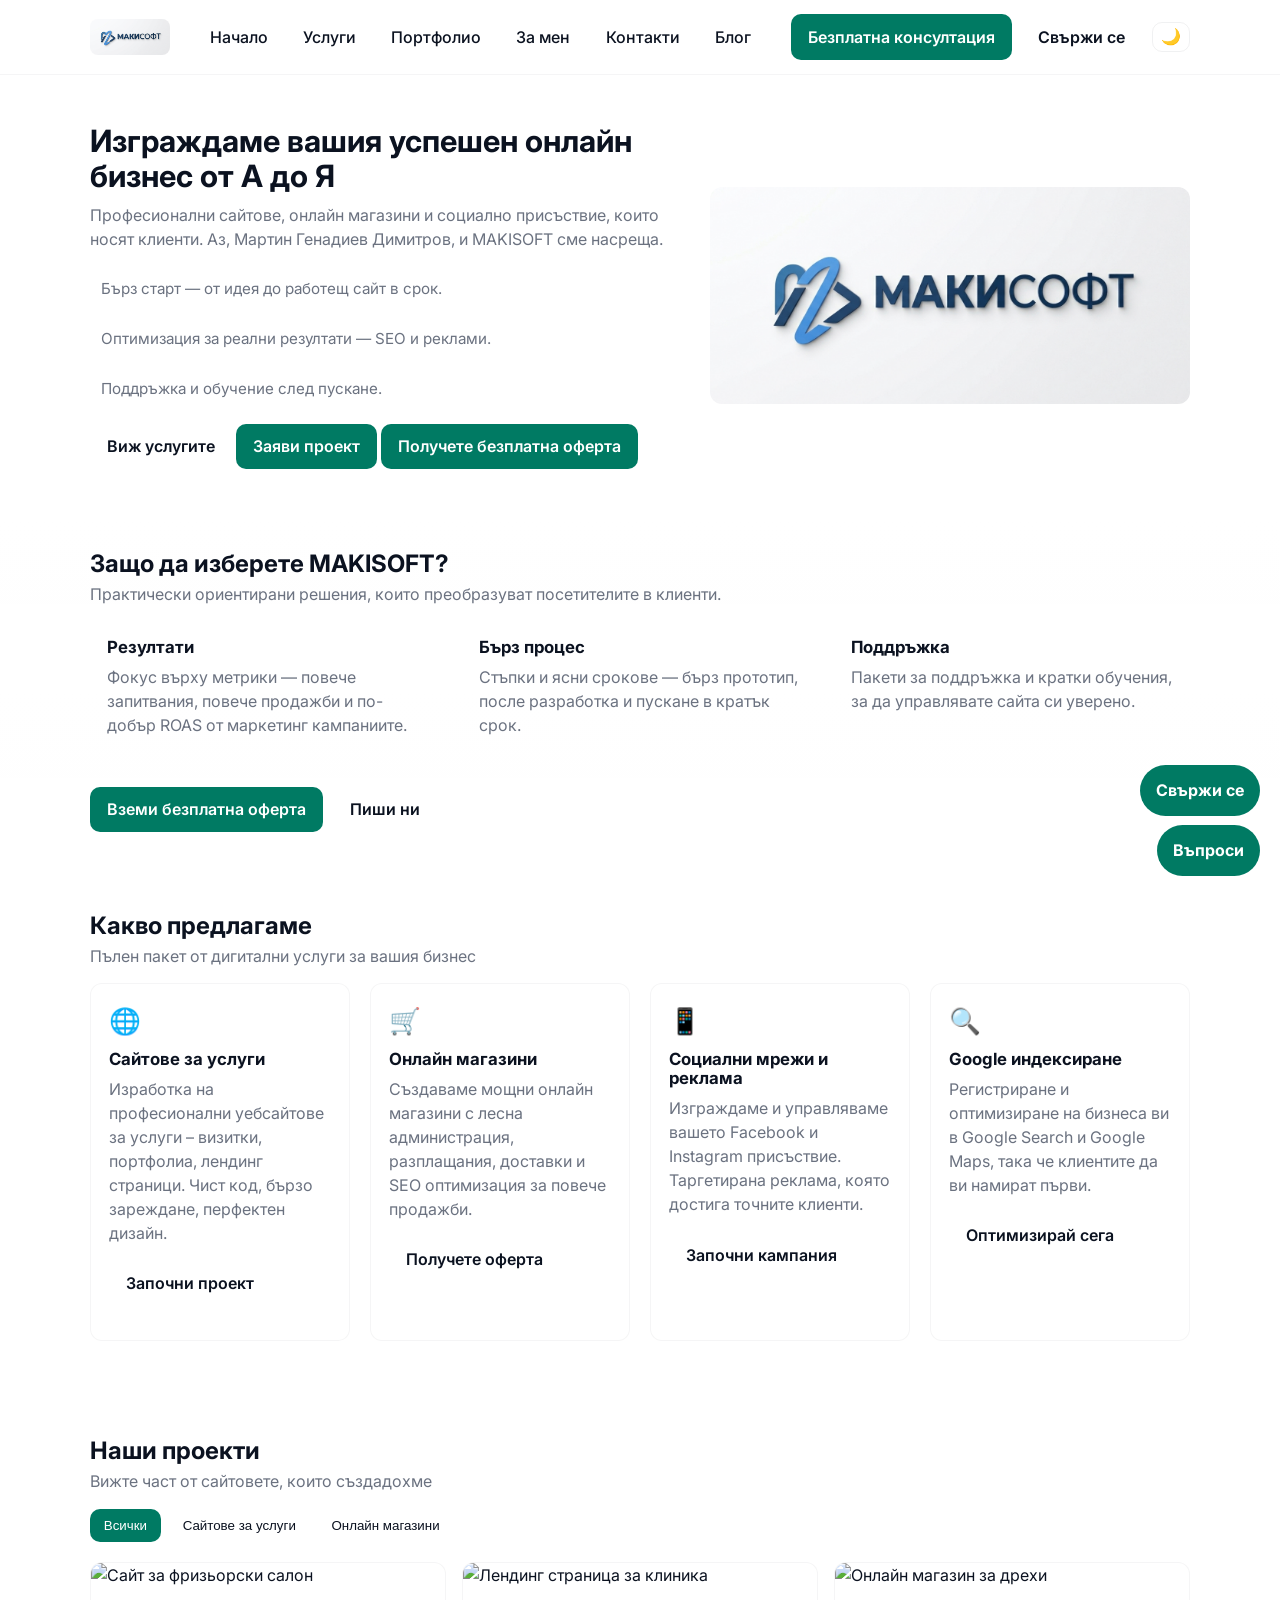
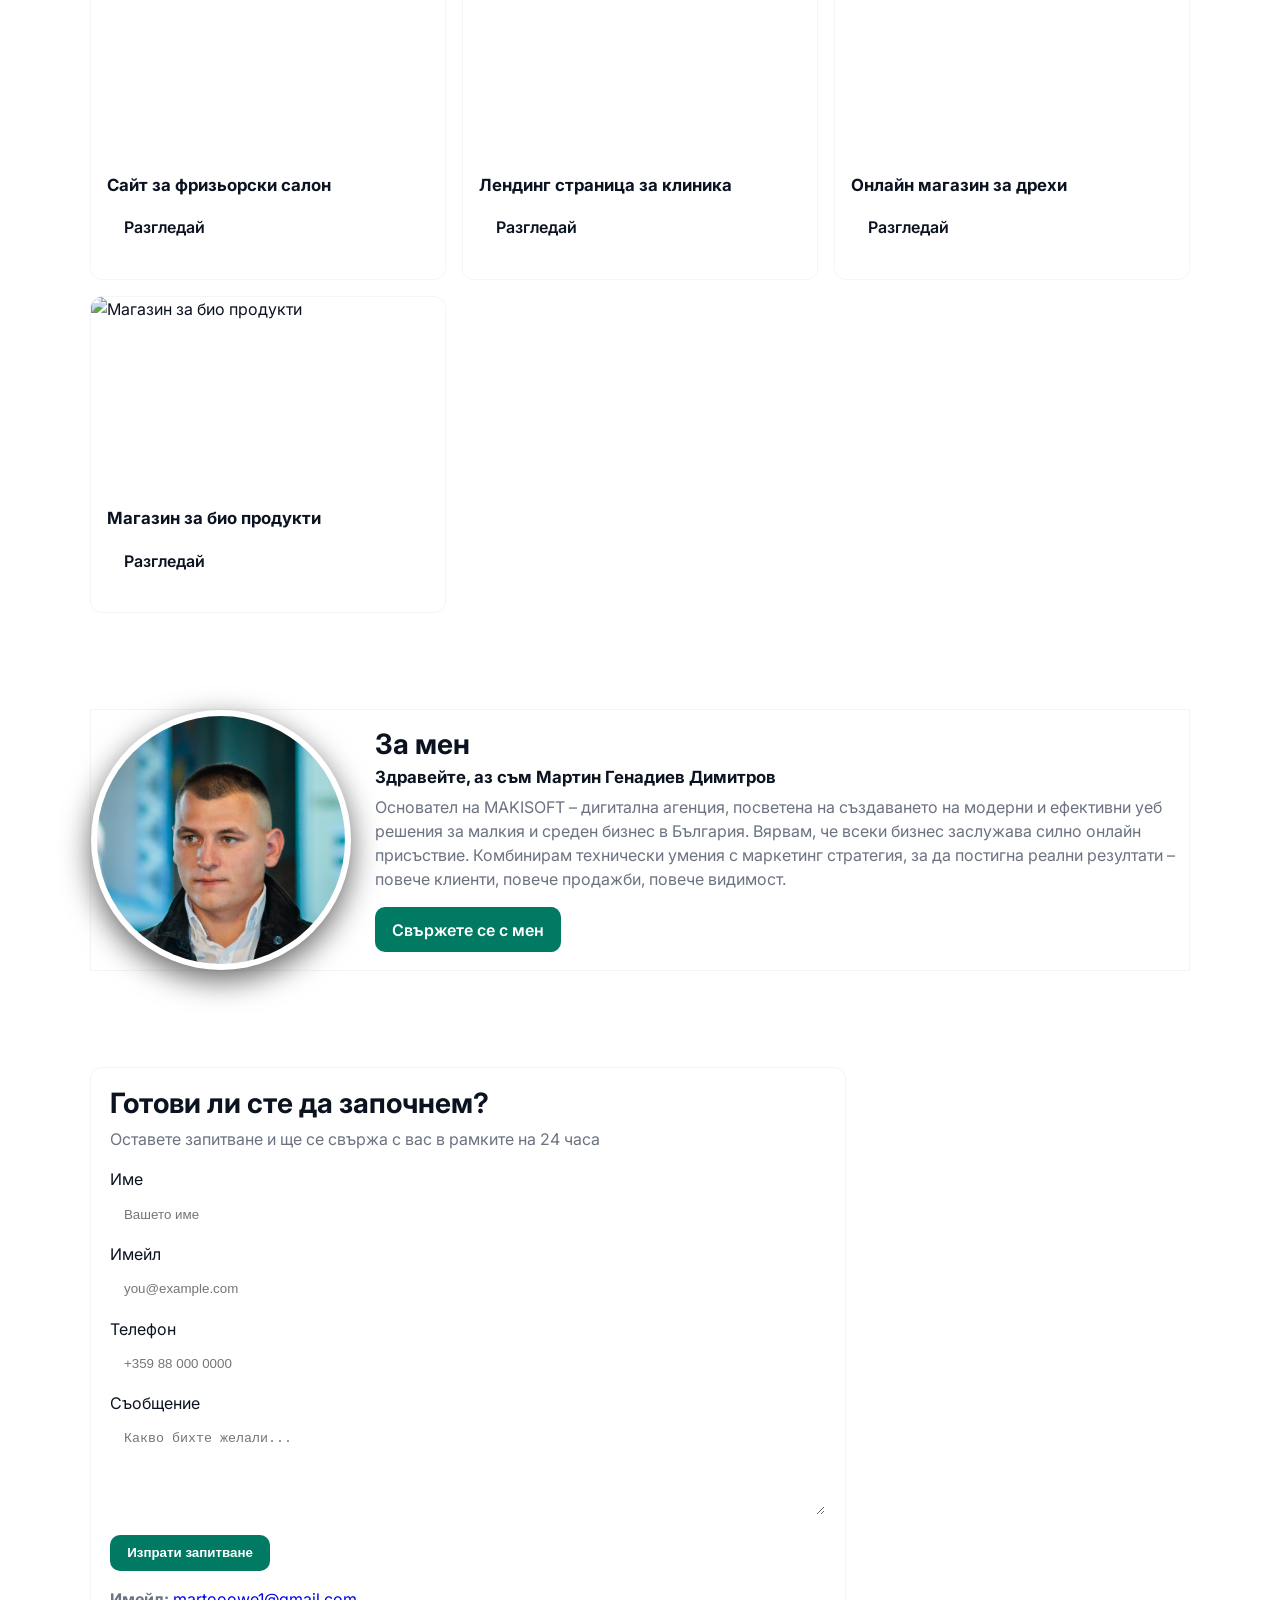
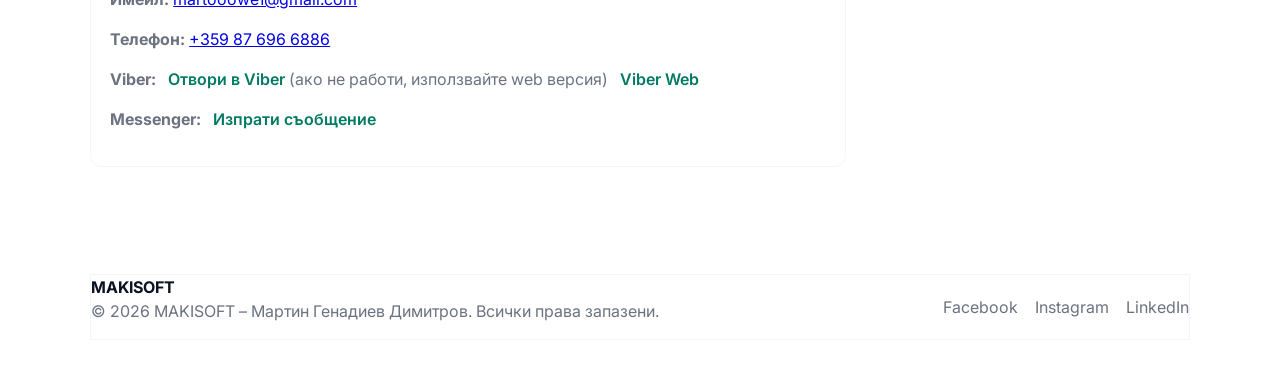
==== index.html @ 3d79458b "Add main website and blog pages with interactive features - Implemented smooth scrolling for interna" ====
<!doctype html>
<html lang="bg">
<head>
	<meta charset="utf-8" />
	<meta name="viewport" content="width=device-width,initial-scale=1" />
	<title>MAKISOFT — Дигитални решения за вашия бизнес</title>
	<meta name="description" content="MAKISOFT — изграждане на професионални сайтове, онлайн магазини, SEO и маркетинг. Бързо, сигурно и ориентирано към резултати." />
	<link rel="canonical" href="https://example.com/" />
	<meta property="og:title" content="MAKISOFT — Дигитални решения за вашия бизнес" />
	<meta property="og:description" content="Професионални сайтове, онлайн магазини и маркетинг, които носят клиенти. Свържете се за безплатна консултация." />
	<meta property="og:type" content="website" />
	<meta property="og:url" content="https://example.com/" />
	<meta property="og:image" content="assets/img/makisoft%20%D0%9C%D0%90%D0%9A%D0%98%D0%A1%D0%9E%D0%A4%D0%A2.png" />
	<meta name="twitter:card" content="summary_large_image" />
	<meta name="twitter:title" content="MAKISOFT — Дигитални решения" />
	<meta name="twitter:description" content="Изработка на сайтове, онлайн магазини, SEO и маркетинг. Безплатна консултация." />
	<!-- Основни стилове -->
	<link rel="stylesheet" href="assets/css/styles.css">
	<!-- Скрипт с defer за по-добро зареждане -->
	<script src="assets/js/script.js" defer></script>
</head>
<body>
	<!-- =====================================================
			 Header / Навигация (Sticky)
			 Семантичен header с логото, навигация и бутон
			 ===================================================== -->
	<header class="site-header">
		<div class="container header-inner">
			<a class="logo" href="#home">
				<img src="assets/img/makisoft МАКИСОФТ.png" alt="MAKISOFT" class="logo-img">
			</a>

			<nav class="main-nav" aria-label="Основна навигация">
				<ul class="nav-list">
					<li><a href="#home" class="nav-link">Начало</a></li>
					<li><a href="#services" class="nav-link">Услуги</a></li>
					<li><a href="#portfolio" class="nav-link">Портфолио</a></li>
					<li><a href="#about" class="nav-link">За мен</a></li>
					<li><a href="#contact" class="nav-link">Контакти</a></li>
					<li><a href="blog.html" class="nav-link">Блог</a></li>
				</ul>
			</nav>

			<div class="header-actions">
				<a href="#contact" class="btn btn-accent">Безплатна консултация</a>
				<a href="https://www.facebook.com/people/%D0%9C%D0%B0%D1%80%D1%82%D0%B8%D0%BD-%D0%93%D0%B5%D0%BD%D0%B0%D0%B4%D0%B8%D0%B5%D0%B2/100037242259440/" class="btn btn-ghost" target="_blank" rel="noopener" aria-label="Свържи се във Facebook">Свържи се</a>

				<!-- Hamburger за мобилни -->
				<button class="hamburger" aria-label="Отвори меню" aria-expanded="false">
					<span class="hamburger-box">
						<span class="hamburger-inner"></span>
					</span>
				</button>

				<!-- Theme toggle -->
				<button class="theme-toggle" aria-label="Смяна на тема" aria-pressed="false" title="Тъмен/Светъл режим">
					<span class="theme-icon theme-icon-sun" aria-hidden="true">☀️</span>
					<span class="theme-icon theme-icon-moon" aria-hidden="true">🌙</span>
				</button>
			</div>
		</div>

		<!-- Мобилно меню (overlay) -->
		<div class="mobile-nav" aria-hidden="true">
			<ul class="mobile-nav-list">
				<li><a href="#home" class="mobile-link">Начало</a></li>
				<li><a href="#services" class="mobile-link">Услуги</a></li>
				<li><a href="#portfolio" class="mobile-link">Портфолио</a></li>
				<li><a href="#about" class="mobile-link">За мен</a></li>
				<li><a href="#contact" class="mobile-link">Контакти</a></li>
						<li><a href="blog.html" class="mobile-link">Блог</a></li>
						<li><a href="https://www.facebook.com/people/%D0%9C%D0%B0%D1%80%D1%82%D0%B8%D0%BD-%D0%93%D0%B5%D0%BD%D0%B0%D0%B4%D0%B8%D0%B5%D0%B2/100037242259440/" class="mobile-link" target="_blank" rel="noopener">Свържи се (Facebook)</a></li>
				<li><a href="#contact" class="btn btn-accent mobile-cta">Безплатна консултация</a></li>
			</ul>
		</div>
	</header>

	<!-- =====================================================
			 Hero секция (Начало)
			 ===================================================== -->
	<main>
		<section id="home" class="hero section">
			<div class="container hero-inner animate-on-scroll">
				<div class="hero-content">
					<h1>Изграждаме вашия успешен онлайн бизнес от А до Я</h1>
					<p class="lead">
						Професионални сайтове, онлайн магазини и социално присъствие, които носят клиенти.
						Аз, Мартин Генадиев Димитров, и MAKISOFT сме насреща.
					</p>
					<ul class="hero-features">
						<li>Бърз старт — от идея до работещ сайт в срок.</li>
						<li>Оптимизация за реални резултати — SEO и реклами.</li>
						<li>Поддръжка и обучение след пускане.</li>
					</ul>
					<div class="hero-ctas">
						<a href="#services" class="btn btn-ghost">Виж услугите</a>
						<a href="#contact" class="btn btn-primary">Заяви проект</a>
						<a href="#contact" class="btn btn-accent">Получете безплатна оферта</a>
					</div>
				</div>

				<div class="hero-visual" aria-hidden="true" data-stagger>
					<!-- Използва се логото като hero изображение -->
					<img src="assets/img/makisoft МАКИСОФТ.png" alt="MAKISOFT - Илюстрация" loading="lazy" />
				</div>
			</div>
		</section>

		<!-- =====================================================
			 Why choose us / CTA
		 ===================================================== -->
		<section id="why" class="section highlight-section">
			<div class="container">
				<header class="section-header animate-on-scroll">
					<h2>Защо да изберете MAKISOFT?</h2>
					<p class="sub">Практически ориентирани решения, които преобразуват посетителите в клиенти.</p>
				</header>
				<div class="why-grid animate-on-scroll">
					<div class="why-card">
						<h3>Резултати</h3>
						<p>Фокус върху метрики — повече запитвания, повече продажби и по-добър ROAS от маркетинг кампаниите.</p>
					</div>
					<div class="why-card">
						<h3>Бърз процес</h3>
						<p>Стъпки и ясни срокове — бърз прототип, после разработка и пускане в кратък срок.</p>
					</div>
					<div class="why-card">
						<h3>Поддръжка</h3>
						<p>Пакети за поддръжка и кратки обучения, за да управлявате сайта си уверено.</p>
					</div>
				</div>
				<div class="cta-row">
					<a href="#contact" class="btn btn-primary">Вземи безплатна оферта</a>
					<a href="mailto:martooowe1@gmail.com" class="btn btn-ghost">Пиши ни</a>
				</div>
			</div>
		</section>

		<!-- =====================================================
				 Услуги (Services)
				 ===================================================== -->
		<section id="services" class="section">
			<div class="container">
				<header class="section-header animate-on-scroll">
					<h2>Какво предлагаме</h2>
					<p class="sub">Пълен пакет от дигитални услуги за вашия бизнес</p>
				</header>

				<div class="services-grid animate-on-scroll">
					<article class="service-card">
						<div class="service-icon">🌐</div>
						<h3>Сайтове за услуги</h3>
						<p>Изработка на професионални уебсайтове за услуги – визитки, портфолиа, лендинг страници. Чист код, бързо зареждане, перфектен дизайн.</p>
						<p><a href="#contact" class="btn btn-ghost">Започни проект</a></p>
					</article>

					<article class="service-card">
						<div class="service-icon">🛒</div>
						<h3>Онлайн магазини</h3>
						<p>Създаваме мощни онлайн магазини с лесна администрация, разплащания, доставки и SEO оптимизация за повече продажби.</p>
						<p><a href="#contact" class="btn btn-ghost">Получете оферта</a></p>
					</article>

					<article class="service-card">
						<div class="service-icon">📱</div>
						<h3>Социални мрежи и реклама</h3>
						<p>Изграждаме и управляваме вашето Facebook и Instagram присъствие. Таргетирана реклама, която достига точните клиенти.</p>
						<p><a href="#contact" class="btn btn-ghost">Започни кампания</a></p>
					</article>

					<article class="service-card">
						<div class="service-icon">🔍</div>
						<h3>Google индексиране</h3>
						<p>Регистриране и оптимизиране на бизнеса ви в Google Search и Google Maps, така че клиентите да ви намират първи.</p>
						<p><a href="#contact" class="btn btn-ghost">Оптимизирай сега</a></p>
					</article>
				</div>
			</div>
		</section>

		<!-- =====================================================
				 Портфолио (Portfolio) с филтри
				 ===================================================== -->
		<section id="portfolio" class="section">
			<div class="container">
				<header class="section-header animate-on-scroll">
					<h2>Наши проекти</h2>
					<p class="sub">Вижте част от сайтовете, които създадохме</p>
				</header>

				<div class="portfolio-controls animate-on-scroll">
					<button class="filter-btn active" data-filter="all">Всички</button>
					<button class="filter-btn" data-filter="services">Сайтове за услуги</button>
					<button class="filter-btn" data-filter="shop">Онлайн магазини</button>
				</div>

				<div class="portfolio-grid animate-on-scroll">
					<!-- Карта 1 (services) -->
					<article class="portfolio-card" data-category="services">
						<img src="https://placehold.co/600x400/0a192f/00bfa6?text=Сайт+за+услуги+1" alt="Сайт за фризьорски салон" loading="lazy">
						<div class="card-body">
							<h3>Сайт за фризьорски салон</h3>
							<p class="card-actions">
								<!-- TODO: Заменете href="#" с линк към вашия проект -->
								<a class="project-link btn btn-ghost" href="#" target="_blank" rel="noopener">Разгледай</a>
							</p>
						</div>
					</article>

					<!-- Карта 2 (services) -->
					<article class="portfolio-card" data-category="services">
						<img src="https://placehold.co/600x400/0a192f/00bfa6?text=Сайт+за+услуги+2" alt="Лендинг страница за клиника" loading="lazy">
						<div class="card-body">
							<h3>Лендинг страница за клиника</h3>
							<p class="card-actions">
								<!-- TODO: Заменете href="#" с линк към вашия проект -->
								<a class="project-link btn btn-ghost" href="#" target="_blank" rel="noopener">Разгледай</a>
							</p>
						</div>
					</article>

					<!-- Карта 3 (shop) -->
					<article class="portfolio-card" data-category="shop">
						<img src="https://placehold.co/600x400/f97316/ffffff?text=Онлайн+магазин+1" alt="Онлайн магазин за дрехи" loading="lazy">
						<div class="card-body">
							<h3>Онлайн магазин за дрехи</h3>
							<p class="card-actions">
								<!-- TODO: Заменете href="#" с линк към вашия проект -->
								<a class="project-link btn btn-ghost" href="#" target="_blank" rel="noopener">Разгледай</a>
							</p>
						</div>
					</article>

					<!-- Карта 4 (shop) -->
					<article class="portfolio-card" data-category="shop">
						<img src="https://placehold.co/600x400/f97316/ffffff?text=Онлайн+магазин+2" alt="Магазин за био продукти" loading="lazy">
						<div class="card-body">
							<h3>Магазин за био продукти</h3>
							<p class="card-actions">
								<!-- TODO: Заменете href="#" с линк към вашия проект -->
								<a class="project-link btn btn-ghost" href="#" target="_blank" rel="noopener">Разгледай</a>
							</p>
						</div>
					</article>
				</div>
			</div>
		</section>

		<!-- =====================================================
				 За мен (About)
				 ===================================================== -->
		<section id="about" class="section">
			<div class="container about-inner animate-on-scroll">
				<div class="about-media">
					  <img src="assets/img/%D0%9C%D0%B0%D1%80%D1%82%D0%B8%D0%BD%20%D0%94%D0%B8%D0%BC%D0%B8%D1%82%D1%80%D0%BE%D0%B2.jpg" alt="Мартин Генадиев Димитров" class="avatar">
				</div>

				<div class="about-content">
					<h2>За мен</h2>
					<h3>Здравейте, аз съм Мартин Генадиев Димитров</h3>
					<p>
						Основател на MAKISOFT – дигитална агенция, посветена на създаването на модерни и ефективни уеб решения за малкия и среден бизнес в България.
						Вярвам, че всеки бизнес заслужава силно онлайн присъствие. Комбинирам технически умения с маркетинг стратегия, за да постигна реални резултати – повече клиенти, повече продажби, повече видимост.
					</p>
					<a href="#contact" class="btn btn-primary">Свържете се с мен</a>
				</div>
			</div>
		</section>

		<!-- =====================================================
				 Контакти (Contact) — форма
				 ===================================================== -->
		<section id="contact" class="section">
			<div class="container contact-inner animate-on-scroll">
				<div class="contact-card">
					<header>
						<h2>Готови ли сте да започнем?</h2>
						<p class="sub">Оставете запитване и ще се свържа с вас в рамките на 24 часа</p>
					</header>

					<form id="contactForm" class="contact-form" novalidate>
						<label>
							<span>Име</span>
							<input type="text" name="name" required placeholder="Вашето име">
						</label>

						<label>
							<span>Имейл</span>
							<input type="email" name="email" required placeholder="you@example.com">
						</label>

						<label>
							<span>Телефон</span>
							<input type="tel" name="phone" placeholder="+359 88 000 0000">
						</label>

						<label>
							<span>Съобщение</span>
							<textarea name="message" rows="5" required placeholder="Какво бихте желали..."></textarea>
						</label>

						<div class="form-actions">
							<button type="submit" class="btn btn-primary">Изпрати запитване</button>
						</div>

						<p id="formMessage" class="form-message" role="status" aria-live="polite"></p>
					</form>

					<div class="contact-info">
						<p><strong>Имейл:</strong> <a href="mailto:martooowe1@gmail.com">martooowe1@gmail.com</a></p>
						<p><strong>Телефон:</strong> <a href="tel:+359876966886">+359 87 696 6886</a></p>
						<p><strong>Viber:</strong> <a href="viber://chat?number=%2B359876966886" class="contact-link">Отвори в Viber</a> <span class="muted">(ако не работи, използвайте web версия)</span> <a href="https://viber.me/+359876966886" target="_blank" rel="noopener" class="contact-link">Viber Web</a></p>
						<p><strong>Messenger:</strong> <a href="https://m.me/100037242259440" target="_blank" rel="noopener" class="contact-link">Изпрати съобщение</a></p>
					</div>
				</div>
			</div>
				<!-- Floating CTAs -->
				<a href="blog.html" class="floating-cta floating-cta-questions" aria-label="Въпроси и блог">Въпроси</a>
				<a href="https://www.facebook.com/people/%D0%9C%D0%B0%D1%80%D1%82%D0%B8%D0%BD-%D0%93%D0%B5%D0%BD%D0%B0%D0%B4%D0%B8%D0%B5%D0%B2/100037242259440/" class="floating-cta floating-cta-messenger" target="_blank" rel="noopener" aria-label="Свържи се във Facebook">Свържи се</a>
		</section>
	</main>

	<!-- =====================================================
			 Footer
			 ===================================================== -->
	<footer class="site-footer">
		<div class="container footer-inner">
			<div class="footer-brand">
				<strong>MAKISOFT</strong>
				<p>© 2026 MAKISOFT – Мартин Генадиев Димитров. Всички права запазени.</p>
			</div>

			<div class="footer-socials">
				<a href="https://www.facebook.com/people/%D0%9C%D0%B0%D1%80%D1%82%D0%B8%D0%BD-%D0%93%D0%B5%D0%BD%D0%B0%D0%B4%D0%B8%D0%B5%D0%B2/100037242259440/" aria-label="Facebook" target="_blank" rel="noopener">Facebook</a>
				<a href="#" aria-label="Instagram" target="_blank" rel="noopener">Instagram</a>
				<a href="https://www.linkedin.com/in/martin-dimitrov-2580922ab/" aria-label="LinkedIn" target="_blank" rel="noopener">LinkedIn</a>
			</div>
		</div>
	</footer>

		<!-- JSON-LD Structured Data -->
		<script type="application/ld+json">
		{
			"@context": "https://schema.org",
			"@type": "LocalBusiness",
			"name": "MAKISOFT",
			"url": "https://example.com/",
			"logo": "https://example.com/assets/img/makisoft МАКИСОФТ.png",
			"telephone": "+359876966886",
			"address": {
				"@type": "PostalAddress",
				"addressLocality": "Sofia",
				"addressCountry": "BG"
			},
			"sameAs": [
				"https://www.facebook.com/",
				"https://www.linkedin.com/"
			]
		}
		</script>
</body>
</html>
---- assets/css/styles.css ----
/* =========================================================
   styles.css — Стилове за MAKISOFT One-Page
   Използва CSS променливи, Grid/Flexbox и responsive media queries
   ========================================================= */

/* Google Font */
@import url('https://fonts.googleapis.com/css2?family=Inter:wght@300;400;600;700&display=swap');

:root{
  /* Цветова палитра */
  --bg: #0a192f;
  --surface: #0f2436;
  --muted: #94a3b8;
  --text: #ffffff;
  --accent: #00bfa6; /* или #f97316 за оранжев */
  --accent-2: #f97316;
  --glass: rgba(255,255,255,0.04);

  /* Размери */
  --radius: 12px;
  --container-max: 1100px;
  --transition: 240ms cubic-bezier(.2,.9,.2,1);
}

/* Light theme overrides when applied on the root html element */
html[data-theme="light"]{
  --bg: #ffffff;
  --surface: #f5f7fb;
  --muted: #6b7280;
  --text: #0b1220;
  --accent: #007a63;
  --accent-2: #f97316;
  --glass: rgba(11,18,32,0.04);
}

/* Smooth transition when switching themes */
html{ transition: background-color 300ms ease, color 300ms ease; }
body{ transition: background 300ms ease, color 300ms ease; }

/* Reset */
* { box-sizing: border-box; }
html,body { height:100%; }
body{
  margin:0;
  font-family: "Inter", system-ui, -apple-system, "Segoe UI", Roboto, "Helvetica Neue", Arial;
  background: linear-gradient(180deg, var(--bg) 0%, #071227 100%);
  color:var(--text);
  -webkit-font-smoothing:antialiased;
  -moz-osx-font-smoothing:grayscale;
  line-height:1.5;
  -webkit-tap-highlight-color: transparent;
}

/* Container */
.container{
  width:90%;
  max-width:var(--container-max);
  margin:0 auto;
}

/* Header */
.site-header{
  position:sticky;
  top:0;
  z-index:60;
  background:linear-gradient(180deg, rgba(10,25,47,0.9), rgba(10,25,47,0.65));
  backdrop-filter: blur(6px);
  border-bottom: 1px solid rgba(255,255,255,0.03);
}

.header-inner{
  display:flex;
  align-items:center;
  justify-content:space-between;
  gap:1rem;
  padding:0.9rem 0;
}

.logo{
  color:var(--text);
  font-weight:700;
  letter-spacing:0.6px;
  text-decoration:none;
  font-size:1.1rem;
}

.logo-img{ height:36px; display:block; border-radius:8px; overflow:hidden; }

/* Лека анимация за логото - плавно 'плаващо' движение и мащаб при hover */
.logo-img{
  animation: logoFloat 6s ease-in-out infinite;
  transition: transform 260ms var(--transition), filter 260ms var(--transition);
}
.logo-img:hover{
  transform: translateY(-3px) scale(1.03);
  filter: drop-shadow(0 6px 18px rgba(0,191,166,0.12));
}

@keyframes logoFloat{
  0%{ transform: translateY(0); }
  50%{ transform: translateY(-4px); }
  100%{ transform: translateY(0); }
}

/* Плавно появяване и лека мащабна анимация за hero изображението */
.hero-visual img{
  opacity:0;
  transform: scale(0.98) translateY(8px);
  transition: opacity 700ms ease, transform 700ms cubic-bezier(.2,.9,.2,1);
}
.animate-on-scroll.in-view .hero-visual img{
  opacity:1;
  transform: none;
}

/* Nav */
.main-nav { display:block; }
.nav-list{
  display:flex;
  gap:1rem;
  list-style:none;
  margin:0;
  padding:0;
  align-items:center;
}
.nav-link{
  color:var(--text);
  text-decoration:none;
  padding:0.45rem 0.6rem;
  border-radius:8px;
  transition: background var(--transition);
  font-weight:500;
}
.nav-link:hover, .nav-link:focus{
  background:var(--glass);
}

/* Header actions */
.header-actions{ display:flex; align-items:center; gap:0.6rem; }

.btn{
  display:inline-flex;
  align-items:center;
  justify-content:center;
  gap:0.5rem;
  padding:0.6rem 1rem;
  border-radius:10px;
  text-decoration:none;
  cursor:pointer;
  font-weight:600;
  border:1px solid transparent;
  transition: all var(--transition);
}
.btn-ghost{
  background:transparent;
  color:var(--text);
  border-color: rgba(255,255,255,0.04);
}
.btn-primary{
  background:var(--accent);
  color:var(--bg);
}
.btn-accent{
  background:var(--accent);
  color:var(--bg);
}

/* Hamburger */
.hamburger{
  display:none;
  background:none;
  border:0;
  padding:0.4rem;
  cursor:pointer;
  margin-left:0.5rem;
}
.hamburger-box{ width:26px; height:18px; display:inline-block; position:relative; }
.hamburger-inner{
  position:absolute;
  top:50%;
  left:0;
  right:0;
  height:2px;
  background:var(--text);
  transform:translateY(-50%);
  transition: transform 200ms ease, opacity 200ms ease;
}
.hamburger-inner::before,
.hamburger-inner::after{
  content:"";
  position:absolute;
  left:0;
  right:0;
  height:2px;
  background:var(--text);
  transition: transform 200ms ease, top 200ms ease, bottom 200ms ease;
}
.hamburger-inner::before{ top:-8px; }
.hamburger-inner::after{ bottom:-8px; }

/* Mobile nav overlay */
.mobile-nav{
  display:none;
  position:fixed;
  inset:0;
  background:linear-gradient(180deg, rgba(10,25,47,0.98), rgba(10,25,47,0.96));
  z-index:55;
  padding-top:6rem;
}
.mobile-nav-list{
  list-style:none;
  padding:0;
  margin:0;
  display:flex;
  flex-direction:column;
  gap:1rem;
  align-items:center;
}
.mobile-link{
  color:var(--text);
  text-decoration:none;
  font-size:1.2rem;
}

/* Hero */
.hero{
  padding:4rem 0;
}
.hero-inner{
  display:grid;
  grid-template-columns: 1fr 480px;
  gap:2rem;
  align-items:center;
}
.hero-content h1{
  font-size:clamp(1.4rem, 2.4vw, 2.2rem);
  margin:0 0 0.6rem 0;
}
.lead{
  color:var(--muted);
  margin-bottom:1.2rem;
}
.hero-visual img{
  width:100%;
  border-radius:var(--radius);
  box-shadow: 0 8px 30px rgba(0,0,0,0.6);
}

/* Sections */
.section{
  padding:3rem 0;
}
.section-header h2{
  margin:0 0 0.25rem 0;
  font-size:1.5rem;
}
.sub{ color:var(--muted); margin:0 0 1rem 0; }

/* Services grid */
.services-grid{
  display:grid;
  grid-template-columns: repeat(4, 1fr);
  gap:1.25rem;
  margin-top:1rem;
}
.service-card{
  background:linear-gradient(180deg, rgba(255,255,255,0.02), rgba(255,255,255,0.01));
  padding:1.1rem;
  border-radius:var(--radius);
  box-shadow: 0 6px 18px rgba(2,6,23,0.6);
  border:1px solid rgba(255,255,255,0.02);
}
.service-icon{ font-size:1.6rem; margin-bottom:0.6rem; }

/* Portfolio */
.portfolio-controls{ display:flex; gap:0.5rem; margin:1rem 0 1.25rem 0; flex-wrap:wrap; }
.filter-btn{
  padding:0.5rem 0.8rem;
  border-radius:10px;
  background:transparent;
  border:1px solid rgba(255,255,255,0.04);
  color:var(--text);
  cursor:pointer;
}
.filter-btn.active{ background:var(--accent); color:var(--bg); border-color:transparent; }

.portfolio-grid{
  display:grid;
  grid-template-columns: repeat(3, 1fr);
  gap:1rem;
}
.portfolio-card{
  background:var(--surface);
  border-radius:var(--radius);
  overflow:hidden;
  box-shadow: 0 8px 30px rgba(2,6,23,0.6);
  transition: transform var(--transition);
}
.portfolio-card img{ width:100%; height:200px; object-fit:cover; display:block; }
.card-body{ padding:0.8rem 1rem; }
.card-actions{ margin-top:0.6rem; }

/* About */
.about-inner{
  display:grid;
  grid-template-columns: 260px 1fr;
  gap:1.5rem;
  align-items:center;
}
.avatar{
  width:100%;
  aspect-ratio:1/1;
  border-radius:50%;
  object-fit:cover;
  border:6px solid rgba(255,255,255,0.03);
  box-shadow: 0 10px 30px rgba(0,0,0,0.6);
}

/* Contact */
.contact-inner{
  display:grid;
  grid-template-columns: 1fr 320px;
  gap:1.5rem;
}
.contact-card{ background:linear-gradient(180deg, rgba(255,255,255,0.02), rgba(255,255,255,0.01)); padding:1.2rem; border-radius:var(--radius); }
.contact-form label{ display:block; margin-bottom:0.6rem; }
.contact-form input, .contact-form textarea{
  width:100%;
  padding:0.6rem 0.8rem;
  border-radius:8px;
  border:1px solid rgba(255,255,255,0.04);
  background:transparent;
  color:var(--text);
  margin-top:0.3rem;
}
.form-actions{ margin-top:0.8rem; }
.form-message{ margin-top:0.8rem; color:var(--accent); }

/* Footer */
.site-footer{ padding:1.6rem 0; border-top:1px solid rgba(255,255,255,0.03); margin-top:2rem; }
.footer-inner{ display:flex; justify-content:space-between; align-items:center; gap:1rem; flex-wrap:wrap; }
.footer-socials a{ color:var(--muted); margin-left:0.8rem; text-decoration:none; }

/* =========================================================
   Анимации при скрол (fade-in)
   .animate-on-scroll се анимира когато JS добави .in-view
   ========================================================= */
.animate-on-scroll{ opacity:0; transform: translateY(16px); transition: opacity 600ms ease, transform 600ms cubic-bezier(.2,.9,.2,1); will-change:transform,opacity; }
.animate-on-scroll.in-view{ opacity:1; transform: none; }

/* Staggered reveal helper */
.stagger .stagger-item{ opacity:0; transform: translateY(14px); transition: opacity 540ms ease, transform 540ms cubic-bezier(.2,.9,.2,1); }
.stagger.in-view .stagger-item{ opacity:1; transform:none; }

/* CTA pulse */
@keyframes pulseGlow{
  0%{ box-shadow: 0 0 0 0 rgba(0,191,166,0.12); }
  70%{ box-shadow: 0 0 0 12px rgba(0,191,166,0); }
  100%{ box-shadow: 0 0 0 0 rgba(0,191,166,0); }
}
.btn-primary{ animation: none; }
.btn-primary.pulse{ animation: pulseGlow 2.4s infinite ease-out; }

/* subtle hover for links */
a{ transition: color 180ms ease, transform 180ms ease; }
a:hover{ transform: translateY(-2px); }

/* Аккордеон стилове (блог) */
.post{
  background: linear-gradient(180deg, rgba(255,255,255,0.02), rgba(255,255,255,0.01));
  padding:1.4rem;
  border-radius:12px;
  box-shadow: 0 12px 34px rgba(2,6,23,0.6);
  border:1px solid rgba(255,255,255,0.03);
}
.post .section-header{ margin-bottom:0.8rem; }
.post .section-header h1{ margin:0 0 0.4rem 0; font-size:1.5rem; }
.muted{ color:var(--muted); }

.accordion{ margin-top:1rem; }
.accordion-item{
  border-radius:8px;
  overflow:hidden;
  margin-bottom:0;
  background: transparent;
  border:1px solid rgba(255,255,255,0.03);
}
.accordion-item + .accordion-item{ border-top:1px solid rgba(255,255,255,0.03); }
.accordion-button, .accordion-toggle{
  width:100%;
  display:flex;
  align-items:center;
  justify-content:space-between;
  gap:12px;
  background:linear-gradient(180deg, rgba(255,255,255,0.01), rgba(255,255,255,0.005));
  border:0;
  padding:0.95rem 1rem;
  color:var(--text);
  font-weight:600;
  cursor:pointer;
}
.accordion-toggle .accordion-icon{ transform:rotate(-90deg); transition: transform 300ms ease; }
.accordion-button[aria-expanded="true"] .accordion-icon, .accordion-toggle[aria-expanded="true"] .accordion-icon{ transform:rotate(0deg); }
.accordion-panel{ max-height:0; overflow:hidden; transition: max-height 360ms cubic-bezier(.2,.9,.2,1), padding 240ms ease; padding:0 1rem; background:linear-gradient(180deg, rgba(10,18,30,0.02), rgba(10,18,30,0.01)); }
.accordion-panel p, .accordion-panel ul, .accordion-panel ol{ color:var(--muted); margin:0.8rem 0; }
.accordion-panel.open{ padding:0.8rem 1rem 1.1rem; }

.accordion-toggle:focus{ outline:2px solid rgba(0,191,166,0.12); outline-offset:2px; }

/* Improve arrow alignment and spacing */
.accordion-icon{ width:18px; height:18px; flex:0 0 18px; color:var(--muted); }
.accordion-toggle span{ display:block; text-align:left; flex:1; }

/* Hover ефекти */
.portfolio-card:hover{ transform: translateY(-6px); }

/* =========================================================
   Responsive / Mobile improvements
   Ensures stacked layouts, readable type, and touch-friendly controls
   ========================================================= */
@media (max-width: 900px){
  .header-inner{ padding:0.6rem 0; }
  .logo-img{ height:32px; }
  .main-nav{ display:none; }
  .hamburger{ display:inline-block; }
  .mobile-nav{ display:none; }
  .mobile-nav[aria-hidden="false"]{ display:flex; }

  .hero{ padding:2.4rem 0; }
  .hero-inner{ grid-template-columns: 1fr; gap:1.25rem; }
  .hero-visual{ order:-1; }
  .hero-visual img{ border-radius:10px; max-width:92%; margin:0 auto; height:auto; }
  .hero-content{ text-align:left; }
  .hero-ctas{ display:flex; flex-direction:column; gap:0.6rem; margin-top:0.8rem; }

  .services-grid{ grid-template-columns: repeat(2, 1fr); }
  .portfolio-grid{ grid-template-columns: repeat(2, 1fr); }
  .about-inner{ grid-template-columns: 1fr; }
  .contact-inner{ grid-template-columns: 1fr; }

  .btn{ padding:0.65rem 0.9rem; font-size:0.95rem; }
  .btn-primary, .btn-accent{ width:100%; }
  .cta-row{ display:flex; flex-direction:column; gap:0.6rem; }

  .portfolio-card img{ height:auto; }
  .avatar{ width:140px; margin:0 auto; }
}

@media (max-width: 600px){
  :root{ --container-max: 720px; }
  body{ font-size:15px; }
  .container{ width:94%; }
  .logo-img{ height:28px; }
  .header-inner{ gap:0.5rem; }

  .hero-content h1{ font-size:1.35rem; }
  .lead{ font-size:0.95rem; }
  .hero-ctas{ align-items:stretch; }

  .services-grid{ grid-template-columns: 1fr; }
  .portfolio-grid{ grid-template-columns: 1fr; }

  .accordion-toggle{ padding:0.85rem; }
  .mobile-cta{ width:100%; text-align:center; }

  /* Floating CTA safe placement on small screens */
  .floating-cta{ right:14px; padding:0.65rem 0.9rem; }
}

/* Ensure images are fluid by default on mobile */
img{ max-width:100%; height:auto; display:block; }

/* Dark-theme: ensure contact email and phone are white for visibility */
html[data-theme="dark"] .contact-info a[href^="mailto:"],
html[data-theme="dark"] .contact-info a[href^="tel:"]{
  color: #ffffff !important;
}

/* Keep default/other themes unchanged; light theme uses its own --text color */

/* Floating CTA (позициониране и стил) */
.floating-cta{
  position:fixed;
  right:20px;
  bottom:24px;
  z-index:70;
  background:var(--accent);
  color:var(--bg);
  padding:0.7rem 1rem;
  border-radius:12px;
  box-shadow: 0 10px 30px rgba(2,6,23,0.6);
  display:inline-flex;
  align-items:center;
  gap:0.5rem;
  text-decoration:none;
  font-weight:700;
}

/* Stacked floating CTA variations to avoid overlap */
.floating-cta.floating-cta-messenger{ bottom:84px; background:var(--accent-2); }
.floating-cta.floating-cta-questions{ bottom:24px; }

@media (max-width: 600px){
  .floating-cta.floating-cta-questions{ bottom:18px; }
  .floating-cta.floating-cta-messenger{ bottom:62px; }
}

/* Mobile nav open state transition */
.mobile-nav{ opacity:0; transform: translateY(6px); transition: opacity 240ms ease, transform 240ms ease; }
.mobile-nav.open, .mobile-nav[aria-hidden="false"]{ opacity:1; transform:none; }

/* Theme toggle button */
.theme-toggle{
  display:inline-flex;
  align-items:center;
  justify-content:center;
  gap:0.45rem;
  padding:0.36rem 0.5rem;
  border-radius:10px;
  background:transparent;
  border:1px solid rgba(255,255,255,0.04);
  color:var(--text);
  cursor:pointer;
}
.theme-toggle:hover{ background:var(--glass); }
.theme-toggle .theme-icon{ display:inline-block; line-height:1; font-size:1rem; }
.theme-toggle .theme-icon-moon{ display:none; }
html[data-theme="light"] .theme-toggle{ border-color: rgba(11,18,32,0.06); }
html[data-theme="light"] .theme-toggle .theme-icon-sun{ display:none; }
html[data-theme="light"] .theme-toggle .theme-icon-moon{ display:inline-block; }

/* Light-theme hard overrides: remove shadows, gradients and make backgrounds pure white */
html[data-theme="light"] body{
  background: var(--bg) !important;
  color: var(--text) !important;
}

/* Remove header glass and shadow */
html[data-theme="light"] .site-header{
  background: var(--bg) !important;
  backdrop-filter: none !important;
  border-bottom: 1px solid rgba(11,18,32,0.04) !important;
  box-shadow: none !important;
}

/* Make surfaces flat and white */
html[data-theme="light"] .service-card,
html[data-theme="light"] .portfolio-card,
html[data-theme="light"] .post,
html[data-theme="light"] .contact-card,
html[data-theme="light"] .about-inner,
html[data-theme="light"] .footer-inner{
  background: var(--bg) !important;
  border: 1px solid rgba(11,18,32,0.04) !important;
  box-shadow: none !important;
}

/* Remove background gradients on cards and sections */
html[data-theme="light"] .service-card,
html[data-theme="light"] .post .section-header,
html[data-theme="light"] .accordion-panel,
html[data-theme="light"] .contact-card{
  background-image: none !important;
}

/* Hero image and logo: no shadow, pure white background where applicable */
html[data-theme="light"] .hero-visual img,
html[data-theme="light"] .logo-img{
  box-shadow: none !important;
  filter: none !important;
}

/* Buttons: remove glow/shadow in light theme */
html[data-theme="light"] .btn-primary,
html[data-theme="light"] .btn-accent,
html[data-theme="light"] .floating-cta{
  box-shadow: none !important;
}

/* Floating CTA: use solid color but no shadow */
html[data-theme="light"] .floating-cta{
  background: var(--accent) !important;
  color: var(--bg) !important;
  box-shadow: none !important;
}

/* Remove subtle link transform if you want fully flat look */
html[data-theme="light"] a:hover{ transform:none !important; }

/* Accordion panels: remove inner gradients/shadows */
html[data-theme="light"] .accordion-item,
html[data-theme="light"] .accordion-panel{
  background: var(--bg) !important;
  border: 1px solid rgba(11,18,32,0.03) !important;
  box-shadow: none !important;
}

/* Ensure images remain crisp on white background */
html[data-theme="light"] img{ background: transparent; }

/* Small helpers for contact links */
.contact-info{ margin-top:0.8rem; }
.contact-info .contact-link{ margin-left:0.5rem; text-decoration:none; color:var(--accent); font-weight:600; }
.contact-info .contact-link:hover{ text-decoration:underline; }

/* Responsive */
@media (max-width: 1024px){
  .hero-inner{ grid-template-columns: 1fr 380px; }
  .services-grid{ grid-template-columns: repeat(2, 1fr); }
  .portfolio-grid{ grid-template-columns: repeat(2, 1fr); }
  .about-inner{ grid-template-columns: 180px 1fr; }
  .contact-inner{ grid-template-columns: 1fr 280px; }
}

@media (max-width: 768px){
  .nav-list{ display:none; }
  .hamburger{ display:inline-block; }
  .header-actions .btn-accent{ display:none; }

  .hero-inner{ grid-template-columns: 1fr; text-align:center; }
  .hero-visual{ order:2; }
  .hero-ctas{ display:flex; justify-content:center; gap:0.6rem; flex-wrap:wrap; }

  .services-grid{ grid-template-columns: 1fr; }
  .portfolio-grid{ grid-template-columns: 1fr; }
  .about-inner{ grid-template-columns: 1fr; text-align:center; gap:1rem; }
  .contact-inner{ grid-template-columns: 1fr; }

  .mobile-nav{ display:block; opacity:0; transition: opacity 240ms ease; }
  .mobile-nav.open{ opacity:1; }
}

/* Малки екрани */
@media (max-width: 420px){
  .container{ width:95%; }
  .hero{ padding:2.4rem 0; }
  .header-inner{ padding:0.6rem 0; }
}

/* =========================================================
   Global typography & layout improvements (applies to all pages)
   ========================================================= */
html { font-family: Inter, system-ui, -apple-system, 'Segoe UI', Roboto, 'Helvetica Neue', Arial; }
body { font-size:16px; color:var(--text); }

/* Hero extra features */
.hero-features{ list-style: none; padding:0; margin:0.6rem 0 1rem 0; display:flex; gap:0.8rem; flex-wrap:wrap; }
.hero-features li{ background:rgba(255,255,255,0.02); padding:0.45rem 0.7rem; border-radius:999px; color:var(--muted); font-size:0.95rem; }

/* Why choose section */
.highlight-section{ background: linear-gradient(180deg, rgba(255,255,255,0.01), rgba(255,255,255,0.005)); padding:2rem 0; border-top:1px solid rgba(255,255,255,0.02); }
.why-grid{ display:grid; grid-template-columns: repeat(3,1fr); gap:1rem; margin-top:1rem; }
.why-card{ background:transparent; padding:1rem; border-radius:10px; border:1px solid rgba(255,255,255,0.03); }
.cta-row{ margin-top:1rem; display:flex; gap:0.6rem; }

/* Floating CTA */
.floating-cta{
  position:fixed;
  right:20px;
  bottom:20px;
  z-index:80;
  background:var(--accent);
  color:var(--bg);
  padding:0.85rem 1rem;
  border-radius:999px;
  box-shadow: 0 8px 30px rgba(0,191,166,0.12);
  text-decoration:none;
  font-weight:700;
  transition: transform 180ms ease, box-shadow 180ms ease;
}
.floating-cta:hover{ transform: translateY(-4px); box-shadow: 0 14px 40px rgba(0,191,166,0.14); }

@media (max-width: 768px){
  .why-grid{ grid-template-columns: 1fr; }
  .hero-features{ justify-content:center; }
}

/* Headings */
h1, h2, h3, h4 { color:var(--text); margin:0 0 0.5rem 0; line-height:1.15; }
h1 { font-size:clamp(1.6rem, 3.2vw, 2.4rem); }
h2 { font-size:clamp(1.25rem, 2.2vw, 1.75rem); }
h3 { font-size:1.05rem; }

p { color:var(--muted); margin:0 0 1rem 0; }
small, .muted { color:var(--muted); }

/* Make images responsive across the site */
img{ max-width:100%; height:auto; display:block; }

/* Main content spacing */
.post{ max-width:920px; margin:1.25rem auto; padding:1.2rem; border-radius:12px; background: linear-gradient(180deg, rgba(255,255,255,0.01), rgba(255,255,255,0.00)); box-shadow: 0 6px 24px rgba(2,6,23,0.45); border:1px solid rgba(255,255,255,0.02); }
.post .section-header{ margin-bottom:0.8rem; }
.post h2{ margin-bottom:0.4rem; }

/* Better spacing for article content */
.post p, .post ul, .post ol{ font-size:0.98rem; color:var(--muted); }
.post ul, .post ol{ margin-left:1.1rem; }

/* Accordion visuals: accent and subtle shadow when open */
.accordion-item{ transition: box-shadow 260ms var(--transition), transform 260ms var(--transition); }
.accordion-item .accordion-panel.open{ box-shadow: inset 0 6px 12px rgba(0,0,0,0.25); border-top:1px solid rgba(255,255,255,0.02); }
.accordion-toggle{ font-size:1rem; }
.accordion-toggle span{ display:inline-block; }
.accordion-icon{ transition: transform 300ms ease; }

/* Buttons uniform size in posts */
.post .btn{ padding:0.55rem 0.9rem; }

/* Footer tweaks for blog */
.site-footer .footer-inner{ align-items:center; gap:1rem; }

@media (max-width: 768px){
  .post{ padding:1rem; margin:0.8rem auto; }
  h1{ font-size:1.6rem; }
}
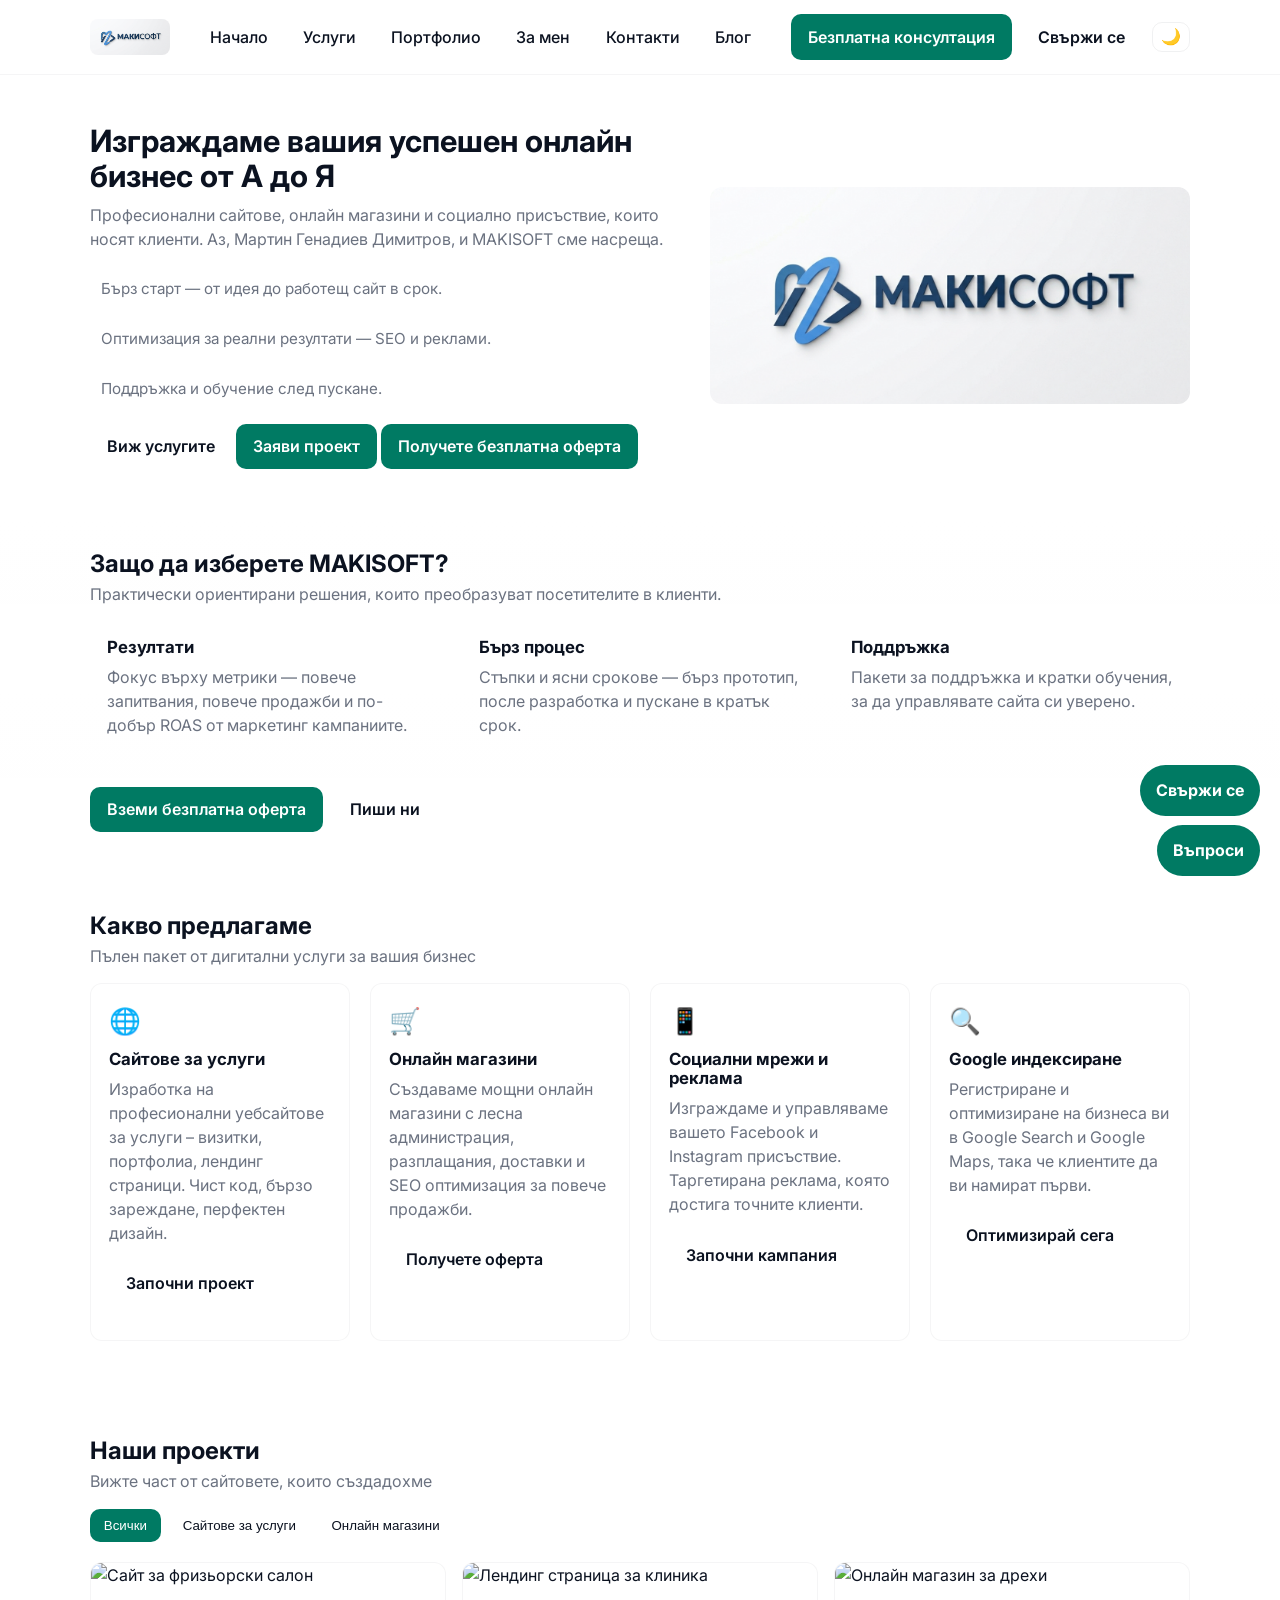
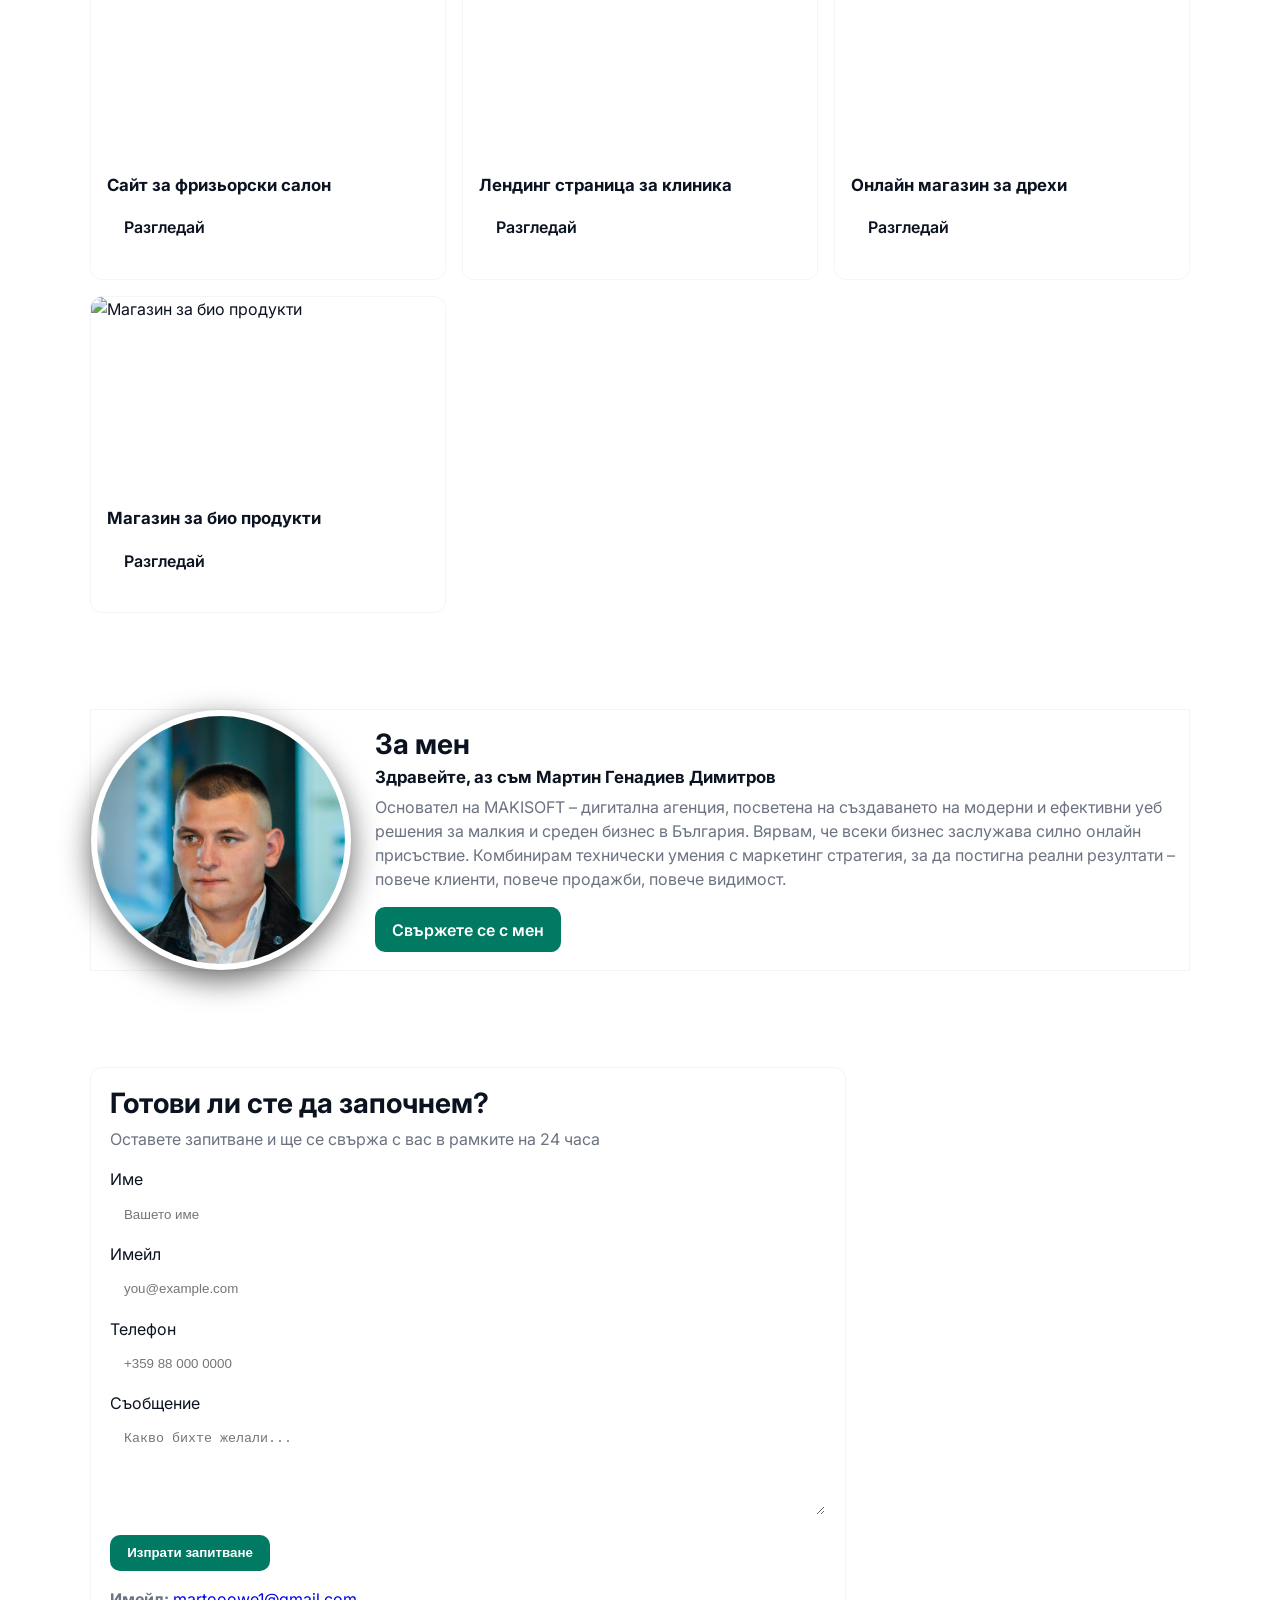
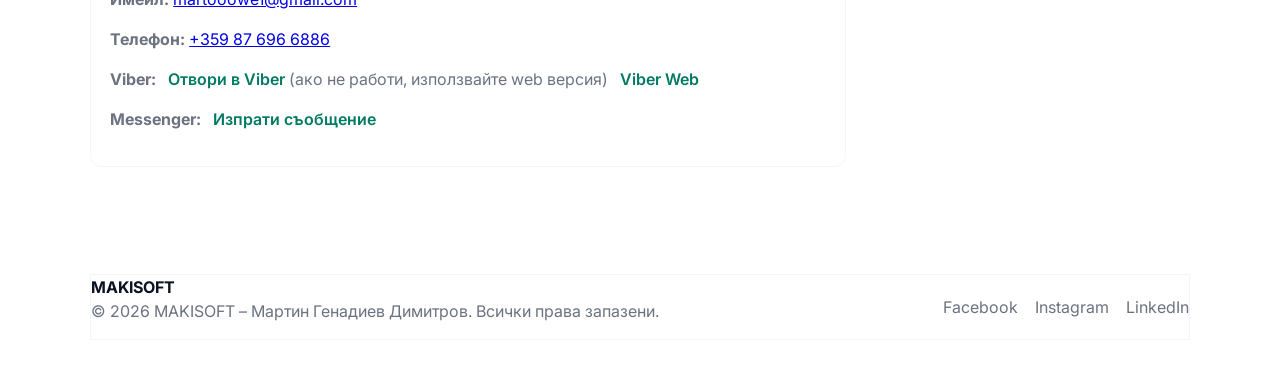
==== commit 914c11f1: "Add sitemap and update robots.txt for better SEO optimization" ====
--- a/index.html
+++ b/index.html
@@ -6,6 +6,7 @@
 	<title>MAKISOFT — Дигитални решения за вашия бизнес</title>
 	<meta name="description" content="MAKISOFT — изграждане на професионални сайтове, онлайн магазини, SEO и маркетинг. Бързо, сигурно и ориентирано към резултати." />
 	<link rel="canonical" href="https://example.com/" />
+	<link rel="sitemap" type="application/xml" title="Sitemap" href="/sitemap.xml" />
 	<meta property="og:title" content="MAKISOFT — Дигитални решения за вашия бизнес" />
 	<meta property="og:description" content="Професионални сайтове, онлайн магазини и маркетинг, които носят клиенти. Свържете се за безплатна консултация." />
 	<meta property="og:type" content="website" />
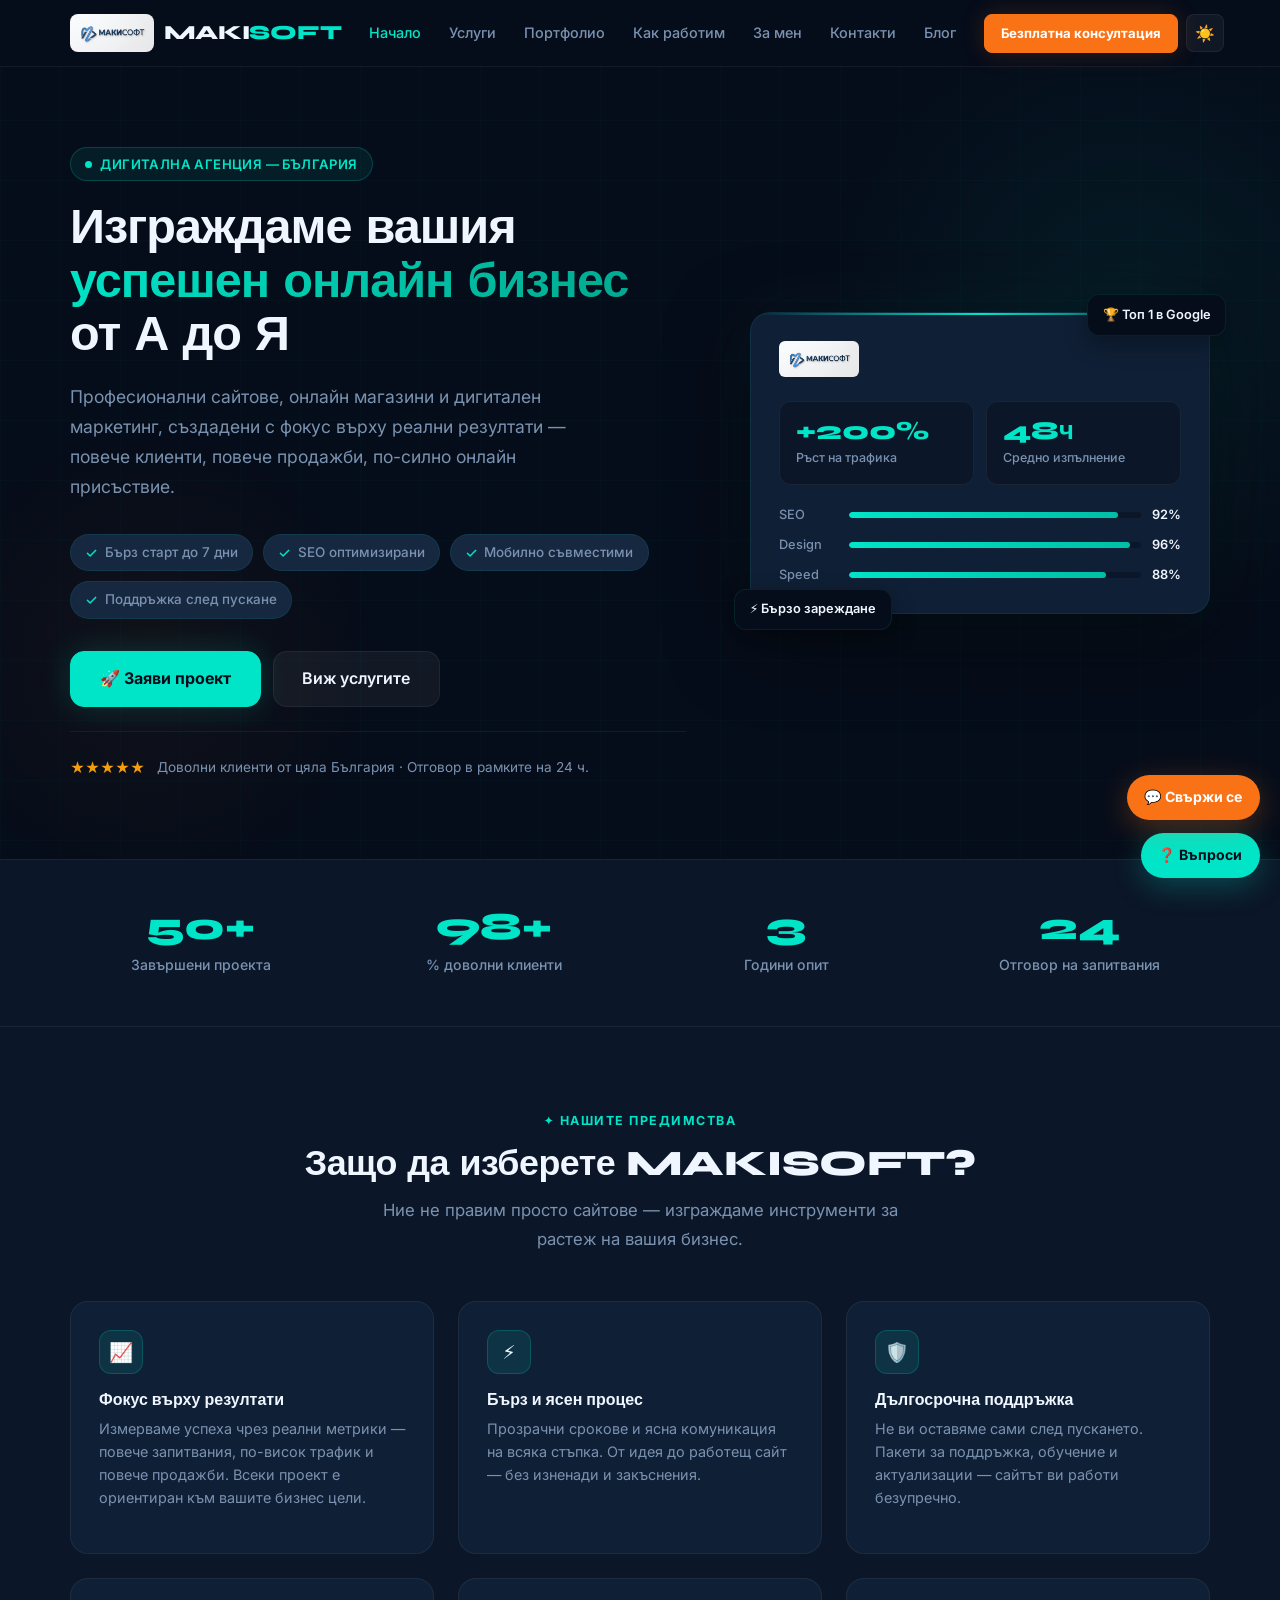
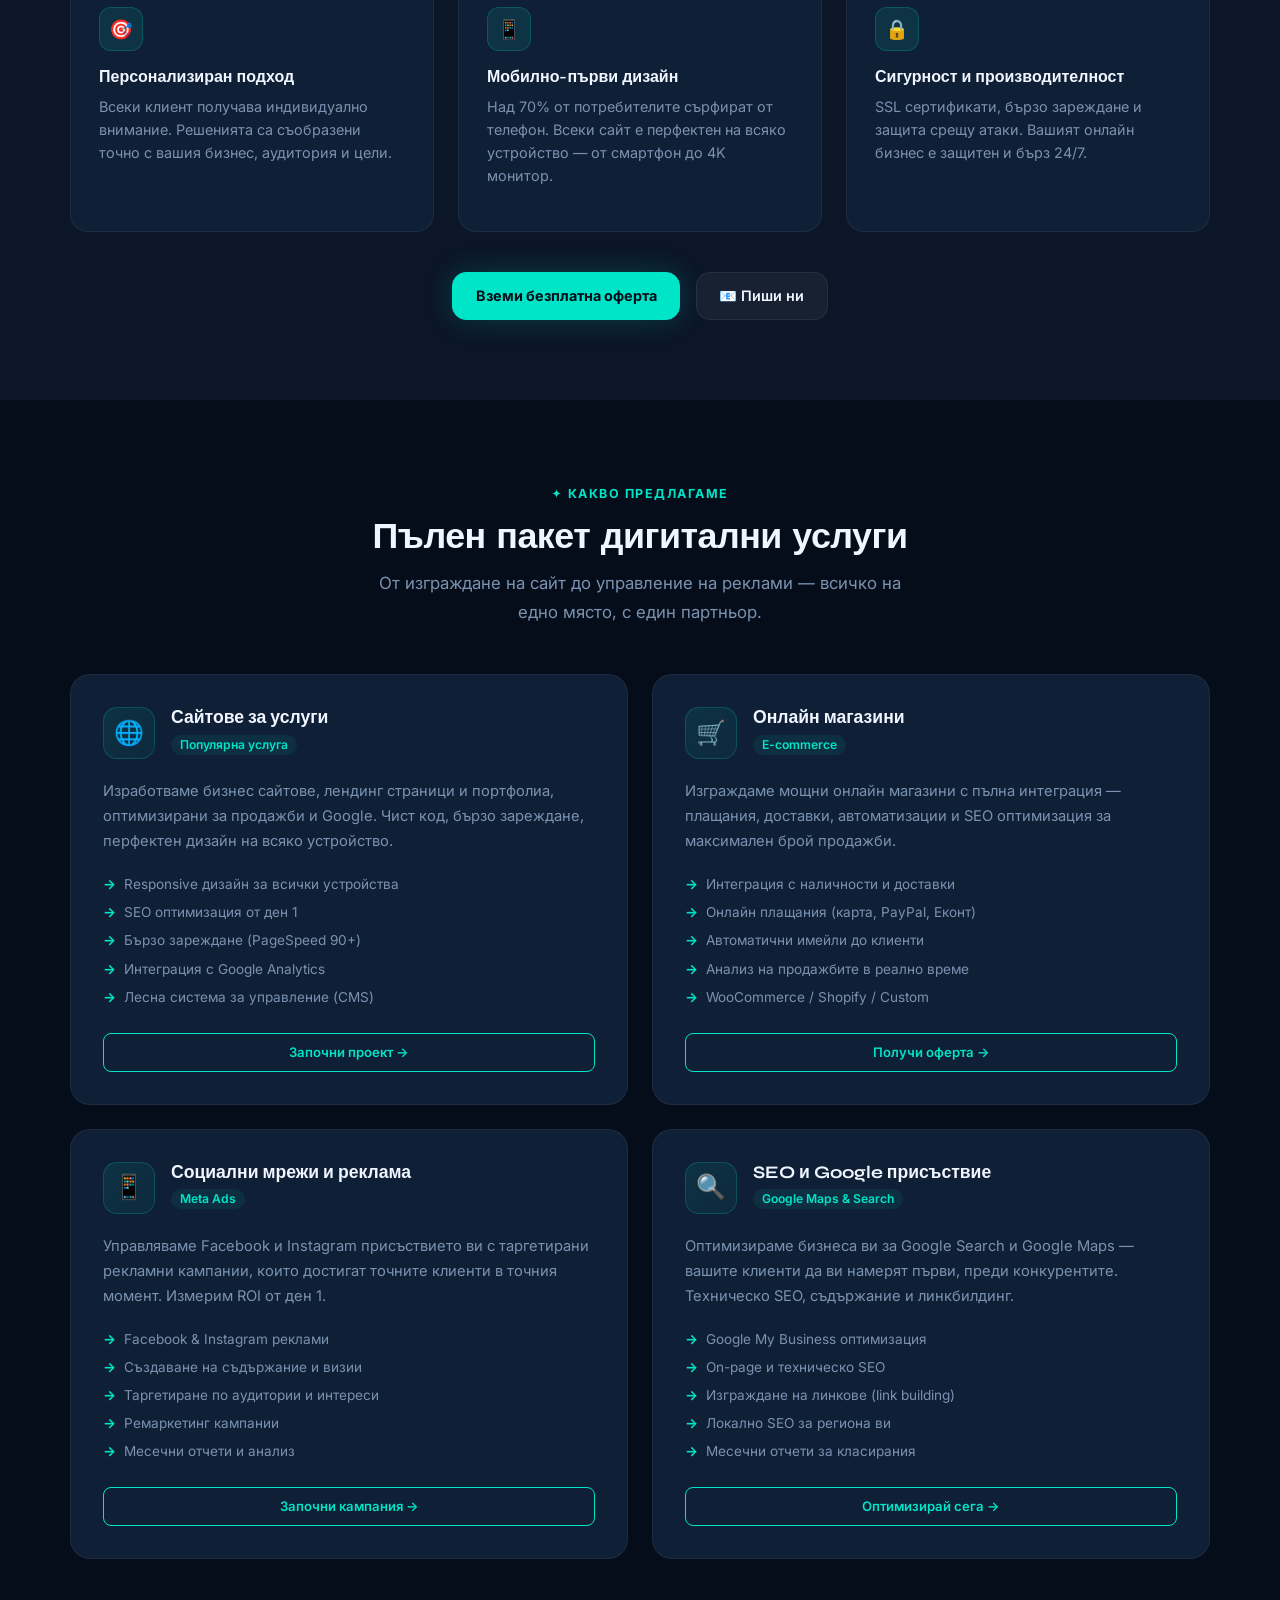
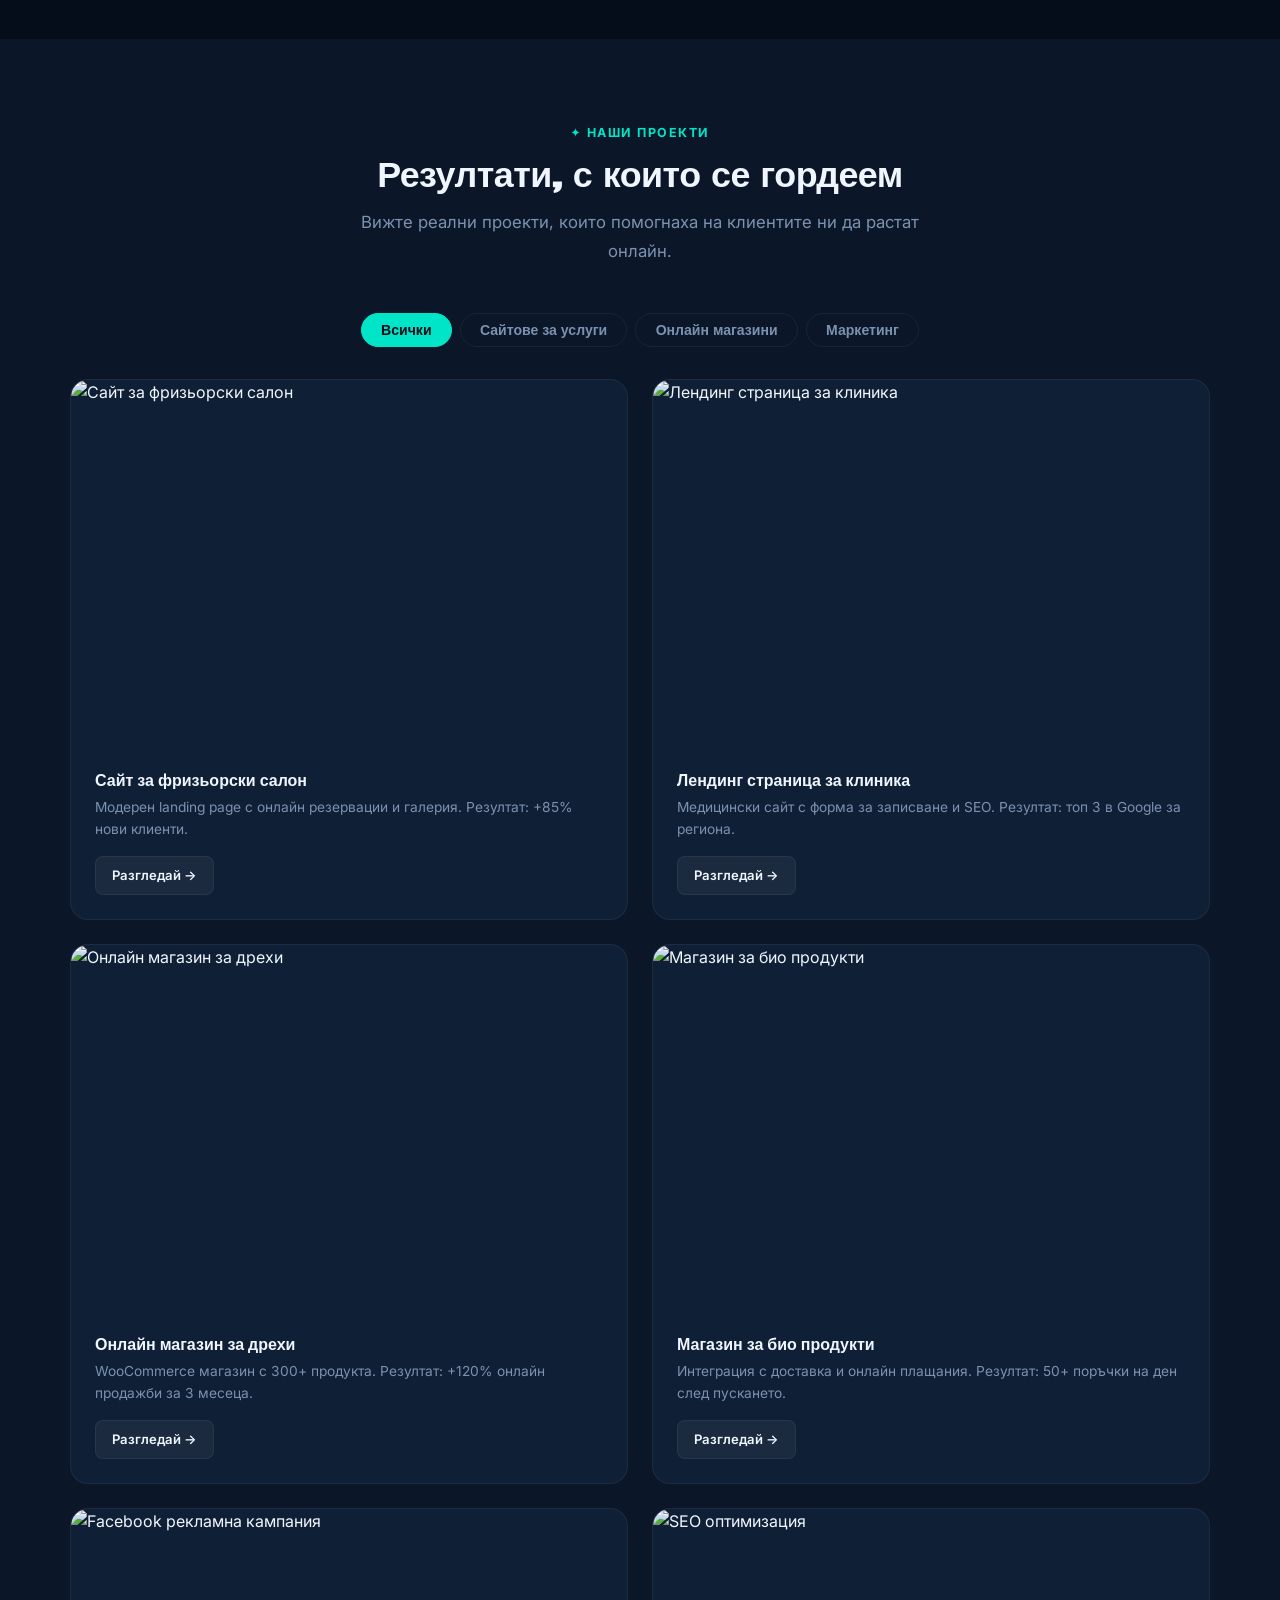
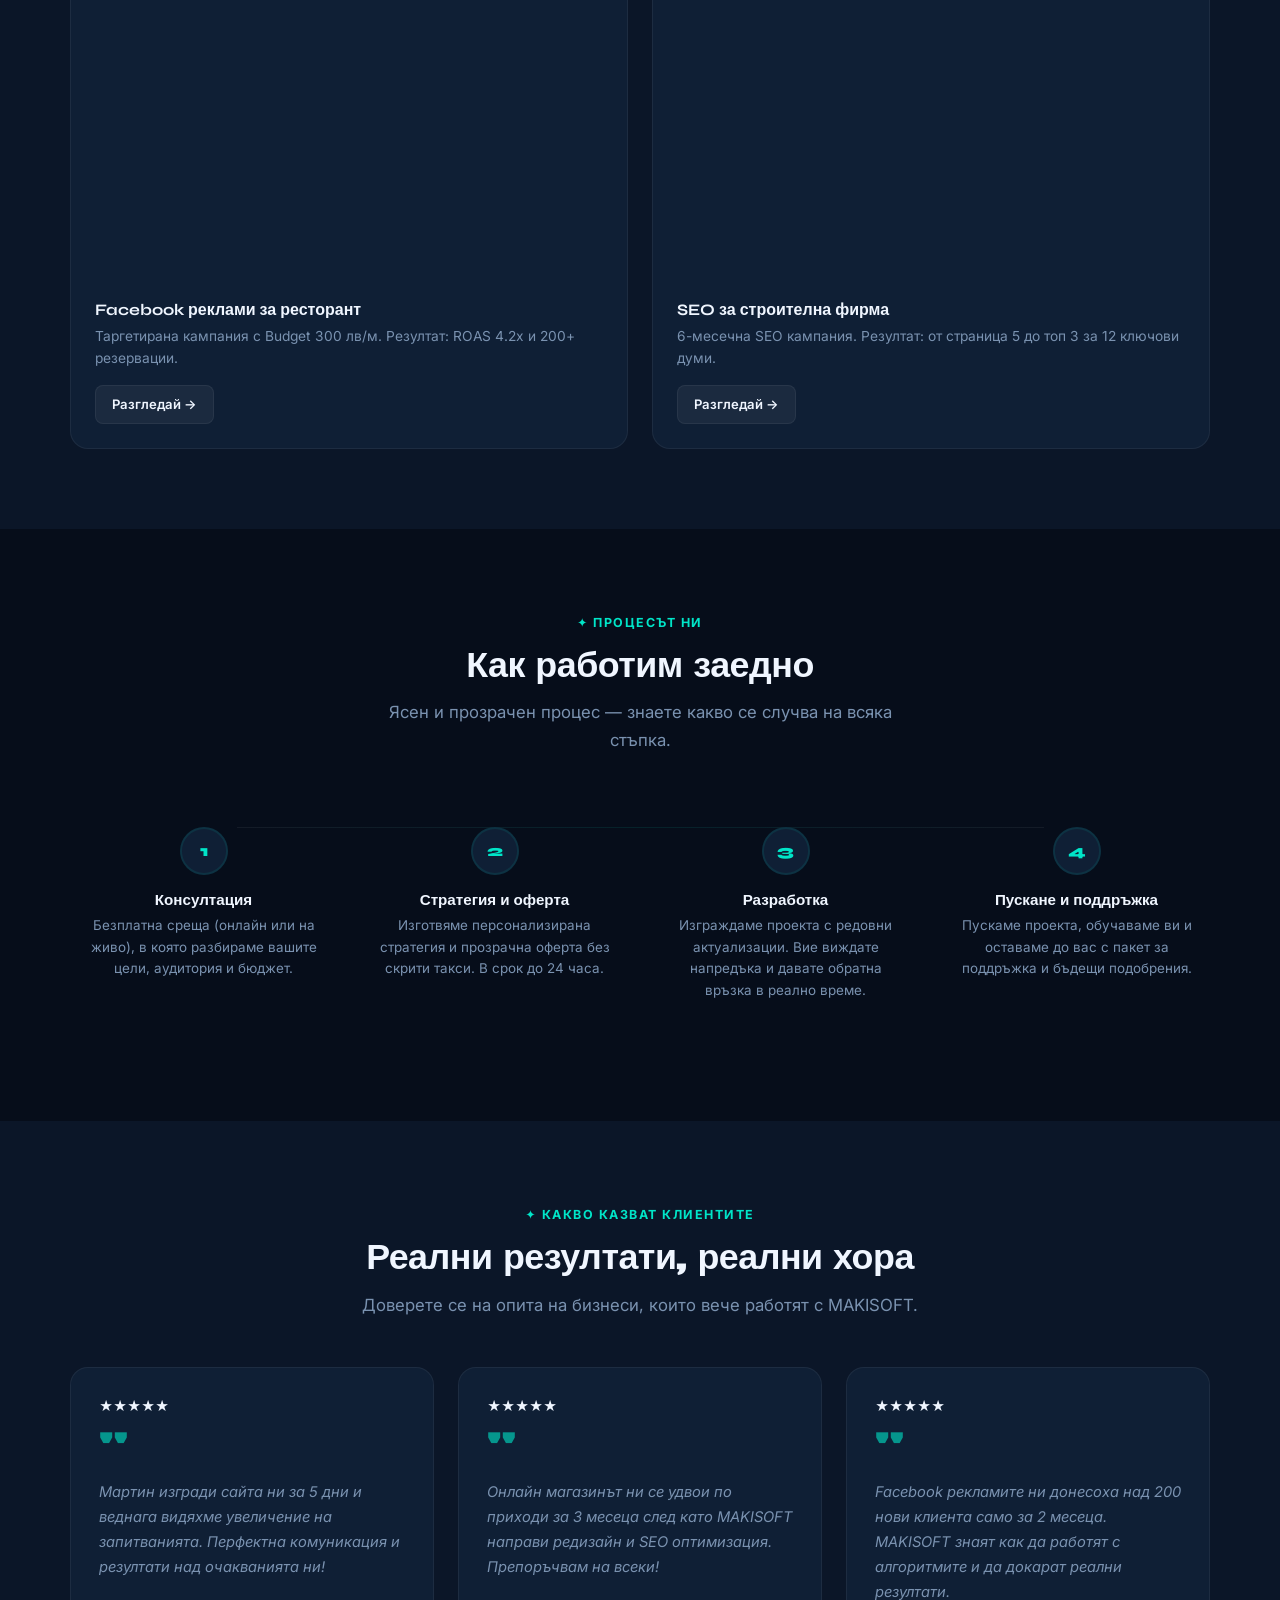
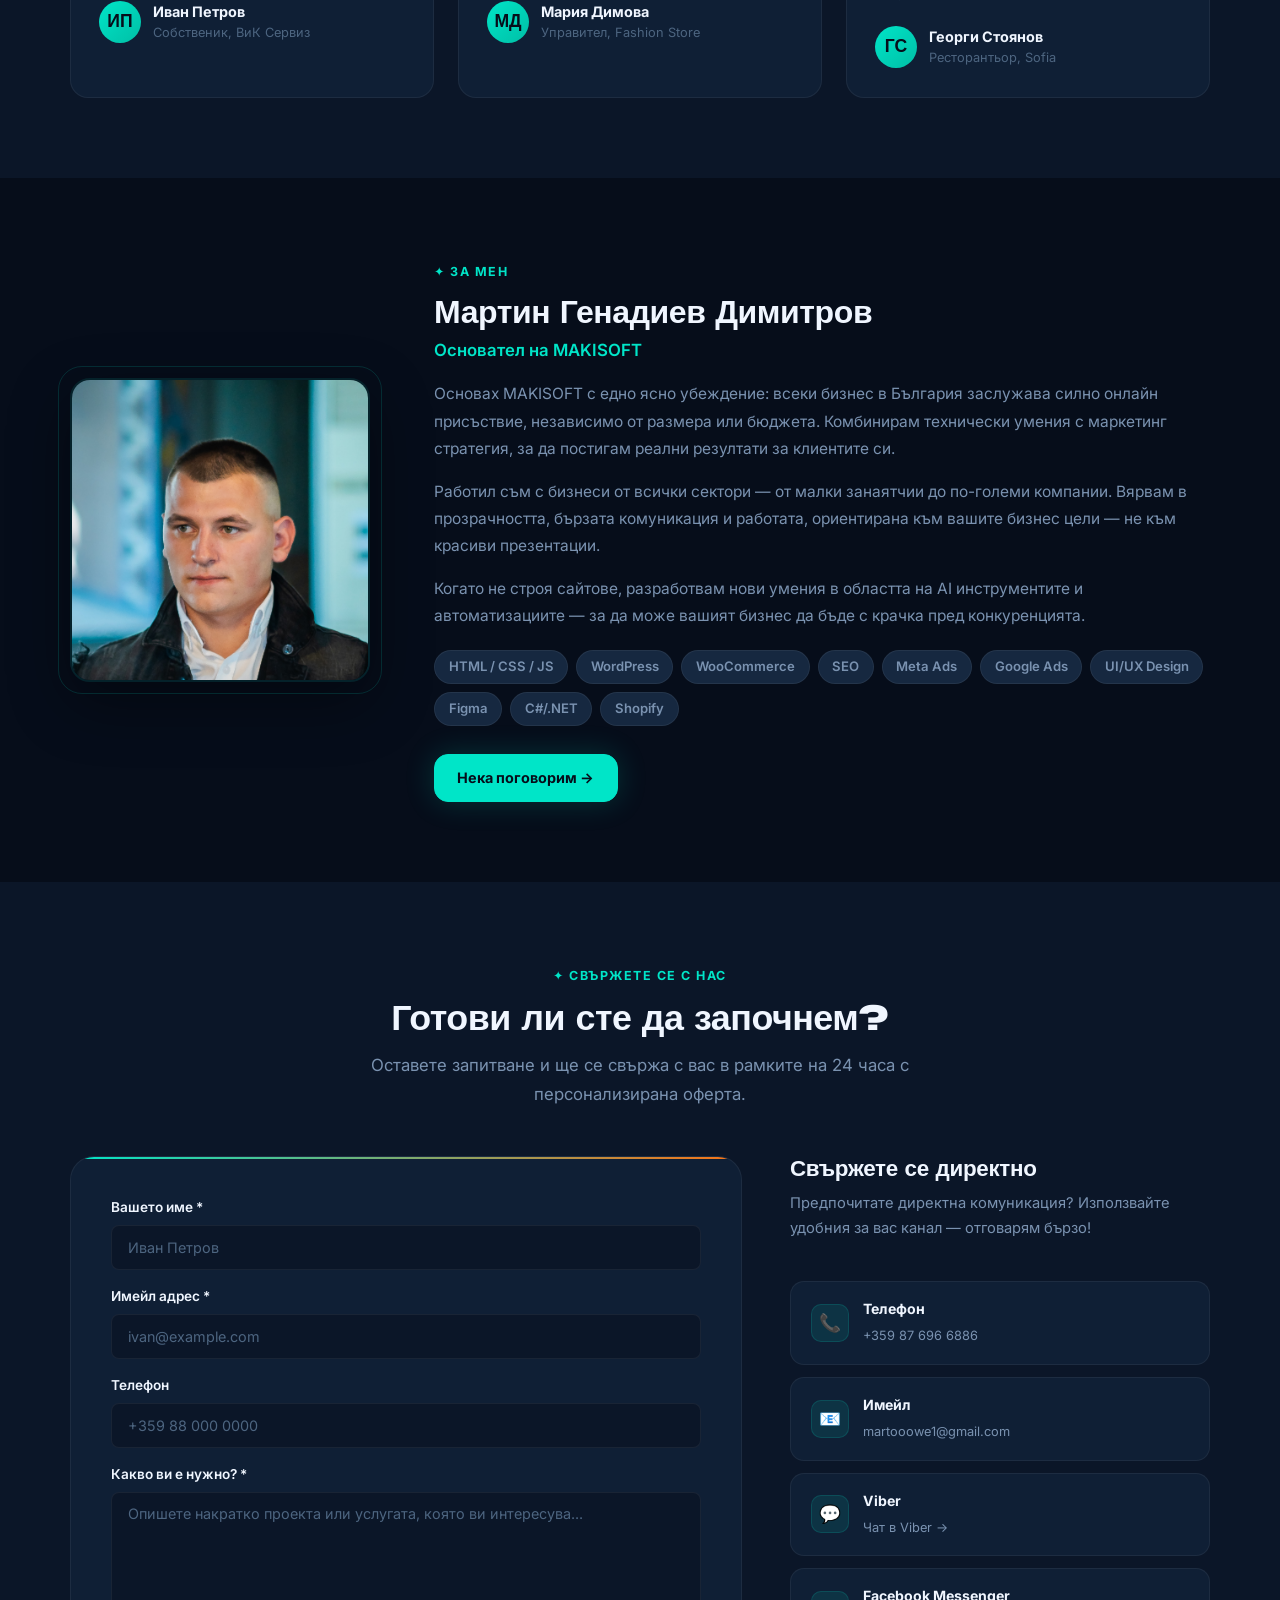
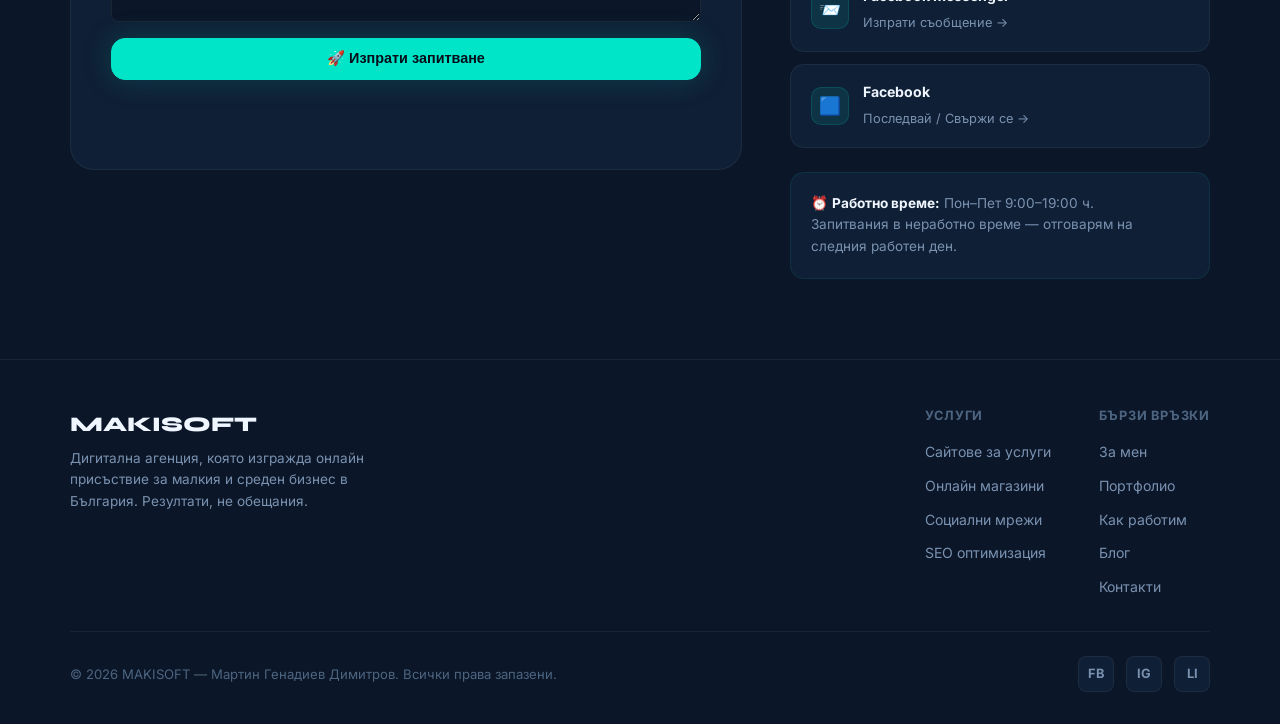
==== commit 06c9c4f8: "last 15.06 commit" ====
--- a/index.html
+++ b/index.html
@@ -1,363 +1,687 @@
 <!doctype html>
 <html lang="bg">
 <head>
-	<meta charset="utf-8" />
-	<meta name="viewport" content="width=device-width,initial-scale=1" />
-	<title>MAKISOFT — Дигитални решения за вашия бизнес</title>
-	<meta name="description" content="MAKISOFT — изграждане на професионални сайтове, онлайн магазини, SEO и маркетинг. Бързо, сигурно и ориентирано към резултати." />
-	<link rel="canonical" href="https://example.com/" />
-	<link rel="sitemap" type="application/xml" title="Sitemap" href="/sitemap.xml" />
-	<meta property="og:title" content="MAKISOFT — Дигитални решения за вашия бизнес" />
-	<meta property="og:description" content="Професионални сайтове, онлайн магазини и маркетинг, които носят клиенти. Свържете се за безплатна консултация." />
-	<meta property="og:type" content="website" />
-	<meta property="og:url" content="https://example.com/" />
-	<meta property="og:image" content="assets/img/makisoft%20%D0%9C%D0%90%D0%9A%D0%98%D0%A1%D0%9E%D0%A4%D0%A2.png" />
-	<meta name="twitter:card" content="summary_large_image" />
-	<meta name="twitter:title" content="MAKISOFT — Дигитални решения" />
-	<meta name="twitter:description" content="Изработка на сайтове, онлайн магазини, SEO и маркетинг. Безплатна консултация." />
-	<!-- Основни стилове -->
-	<link rel="stylesheet" href="assets/css/styles.css">
-	<!-- Скрипт с defer за по-добро зареждане -->
-	<script src="assets/js/script.js" defer></script>
+  <meta charset="utf-8" />
+  <meta name="viewport" content="width=device-width,initial-scale=1" />
+  <title>MAKISOFT — Дигитални решения за вашия бизнес</title>
+  <meta name="description" content="MAKISOFT — изграждане на професионални сайтове, онлайн магазини, SEO и маркетинг. Бързо, сигурно и ориентирано към резултати." />
+  <link rel="canonical" href="https://martindimitrov404.github.io/------------/" />
+  <meta property="og:title" content="MAKISOFT — Дигитални решения за вашия бизнес" />
+  <meta property="og:description" content="Професионални сайтове, онлайн магазини и маркетинг, които носят клиенти. Свържете се за безплатна консултация." />
+  <meta property="og:type" content="website" />
+  <meta property="og:url" content="https://martindimitrov404.github.io/------------/" />
+  <meta property="og:image" content="assets/img/makisoft%20%D0%9C%D0%90%D0%9A%D0%98%D0%A1%D0%9E%D0%A4%D0%A2.png" />
+  <meta name="twitter:card" content="summary_large_image" />
+  <link rel="stylesheet" href="assets/css/styles.css">
+  <script src="assets/js/script.js" defer></script>
 </head>
 <body>
-	<!-- =====================================================
-			 Header / Навигация (Sticky)
-			 Семантичен header с логото, навигация и бутон
-			 ===================================================== -->
-	<header class="site-header">
-		<div class="container header-inner">
-			<a class="logo" href="#home">
-				<img src="assets/img/makisoft МАКИСОФТ.png" alt="MAKISOFT" class="logo-img">
-			</a>
-
-			<nav class="main-nav" aria-label="Основна навигация">
-				<ul class="nav-list">
-					<li><a href="#home" class="nav-link">Начало</a></li>
-					<li><a href="#services" class="nav-link">Услуги</a></li>
-					<li><a href="#portfolio" class="nav-link">Портфолио</a></li>
-					<li><a href="#about" class="nav-link">За мен</a></li>
-					<li><a href="#contact" class="nav-link">Контакти</a></li>
-					<li><a href="blog.html" class="nav-link">Блог</a></li>
-				</ul>
-			</nav>
-
-			<div class="header-actions">
-				<a href="#contact" class="btn btn-accent">Безплатна консултация</a>
-				<a href="https://www.facebook.com/people/%D0%9C%D0%B0%D1%80%D1%82%D0%B8%D0%BD-%D0%93%D0%B5%D0%BD%D0%B0%D0%B4%D0%B8%D0%B5%D0%B2/100037242259440/" class="btn btn-ghost" target="_blank" rel="noopener" aria-label="Свържи се във Facebook">Свържи се</a>
-
-				<!-- Hamburger за мобилни -->
-				<button class="hamburger" aria-label="Отвори меню" aria-expanded="false">
-					<span class="hamburger-box">
-						<span class="hamburger-inner"></span>
-					</span>
-				</button>
-
-				<!-- Theme toggle -->
-				<button class="theme-toggle" aria-label="Смяна на тема" aria-pressed="false" title="Тъмен/Светъл режим">
-					<span class="theme-icon theme-icon-sun" aria-hidden="true">☀️</span>
-					<span class="theme-icon theme-icon-moon" aria-hidden="true">🌙</span>
-				</button>
-			</div>
-		</div>
-
-		<!-- Мобилно меню (overlay) -->
-		<div class="mobile-nav" aria-hidden="true">
-			<ul class="mobile-nav-list">
-				<li><a href="#home" class="mobile-link">Начало</a></li>
-				<li><a href="#services" class="mobile-link">Услуги</a></li>
-				<li><a href="#portfolio" class="mobile-link">Портфолио</a></li>
-				<li><a href="#about" class="mobile-link">За мен</a></li>
-				<li><a href="#contact" class="mobile-link">Контакти</a></li>
-						<li><a href="blog.html" class="mobile-link">Блог</a></li>
-						<li><a href="https://www.facebook.com/people/%D0%9C%D0%B0%D1%80%D1%82%D0%B8%D0%BD-%D0%93%D0%B5%D0%BD%D0%B0%D0%B4%D0%B8%D0%B5%D0%B2/100037242259440/" class="mobile-link" target="_blank" rel="noopener">Свържи се (Facebook)</a></li>
-				<li><a href="#contact" class="btn btn-accent mobile-cta">Безплатна консултация</a></li>
-			</ul>
-		</div>
-	</header>
-
-	<!-- =====================================================
-			 Hero секция (Начало)
-			 ===================================================== -->
-	<main>
-		<section id="home" class="hero section">
-			<div class="container hero-inner animate-on-scroll">
-				<div class="hero-content">
-					<h1>Изграждаме вашия успешен онлайн бизнес от А до Я</h1>
-					<p class="lead">
-						Професионални сайтове, онлайн магазини и социално присъствие, които носят клиенти.
-						Аз, Мартин Генадиев Димитров, и MAKISOFT сме насреща.
-					</p>
-					<ul class="hero-features">
-						<li>Бърз старт — от идея до работещ сайт в срок.</li>
-						<li>Оптимизация за реални резултати — SEO и реклами.</li>
-						<li>Поддръжка и обучение след пускане.</li>
-					</ul>
-					<div class="hero-ctas">
-						<a href="#services" class="btn btn-ghost">Виж услугите</a>
-						<a href="#contact" class="btn btn-primary">Заяви проект</a>
-						<a href="#contact" class="btn btn-accent">Получете безплатна оферта</a>
-					</div>
-				</div>
-
-				<div class="hero-visual" aria-hidden="true" data-stagger>
-					<!-- Използва се логото като hero изображение -->
-					<img src="assets/img/makisoft МАКИСОФТ.png" alt="MAKISOFT - Илюстрация" loading="lazy" />
-				</div>
-			</div>
-		</section>
-
-		<!-- =====================================================
-			 Why choose us / CTA
-		 ===================================================== -->
-		<section id="why" class="section highlight-section">
-			<div class="container">
-				<header class="section-header animate-on-scroll">
-					<h2>Защо да изберете MAKISOFT?</h2>
-					<p class="sub">Практически ориентирани решения, които преобразуват посетителите в клиенти.</p>
-				</header>
-				<div class="why-grid animate-on-scroll">
-					<div class="why-card">
-						<h3>Резултати</h3>
-						<p>Фокус върху метрики — повече запитвания, повече продажби и по-добър ROAS от маркетинг кампаниите.</p>
-					</div>
-					<div class="why-card">
-						<h3>Бърз процес</h3>
-						<p>Стъпки и ясни срокове — бърз прототип, после разработка и пускане в кратък срок.</p>
-					</div>
-					<div class="why-card">
-						<h3>Поддръжка</h3>
-						<p>Пакети за поддръжка и кратки обучения, за да управлявате сайта си уверено.</p>
-					</div>
-				</div>
-				<div class="cta-row">
-					<a href="#contact" class="btn btn-primary">Вземи безплатна оферта</a>
-					<a href="mailto:martooowe1@gmail.com" class="btn btn-ghost">Пиши ни</a>
-				</div>
-			</div>
-		</section>
-
-		<!-- =====================================================
-				 Услуги (Services)
-				 ===================================================== -->
-		<section id="services" class="section">
-			<div class="container">
-				<header class="section-header animate-on-scroll">
-					<h2>Какво предлагаме</h2>
-					<p class="sub">Пълен пакет от дигитални услуги за вашия бизнес</p>
-				</header>
-
-				<div class="services-grid animate-on-scroll">
-					<article class="service-card">
-						<div class="service-icon">🌐</div>
-						<h3>Сайтове за услуги</h3>
-						<p>Изработка на професионални уебсайтове за услуги – визитки, портфолиа, лендинг страници. Чист код, бързо зареждане, перфектен дизайн.</p>
-						<p><a href="#contact" class="btn btn-ghost">Започни проект</a></p>
-					</article>
-
-					<article class="service-card">
-						<div class="service-icon">🛒</div>
-						<h3>Онлайн магазини</h3>
-						<p>Създаваме мощни онлайн магазини с лесна администрация, разплащания, доставки и SEO оптимизация за повече продажби.</p>
-						<p><a href="#contact" class="btn btn-ghost">Получете оферта</a></p>
-					</article>
-
-					<article class="service-card">
-						<div class="service-icon">📱</div>
-						<h3>Социални мрежи и реклама</h3>
-						<p>Изграждаме и управляваме вашето Facebook и Instagram присъствие. Таргетирана реклама, която достига точните клиенти.</p>
-						<p><a href="#contact" class="btn btn-ghost">Започни кампания</a></p>
-					</article>
-
-					<article class="service-card">
-						<div class="service-icon">🔍</div>
-						<h3>Google индексиране</h3>
-						<p>Регистриране и оптимизиране на бизнеса ви в Google Search и Google Maps, така че клиентите да ви намират първи.</p>
-						<p><a href="#contact" class="btn btn-ghost">Оптимизирай сега</a></p>
-					</article>
-				</div>
-			</div>
-		</section>
-
-		<!-- =====================================================
-				 Портфолио (Portfolio) с филтри
-				 ===================================================== -->
-		<section id="portfolio" class="section">
-			<div class="container">
-				<header class="section-header animate-on-scroll">
-					<h2>Наши проекти</h2>
-					<p class="sub">Вижте част от сайтовете, които създадохме</p>
-				</header>
-
-				<div class="portfolio-controls animate-on-scroll">
-					<button class="filter-btn active" data-filter="all">Всички</button>
-					<button class="filter-btn" data-filter="services">Сайтове за услуги</button>
-					<button class="filter-btn" data-filter="shop">Онлайн магазини</button>
-				</div>
-
-				<div class="portfolio-grid animate-on-scroll">
-					<!-- Карта 1 (services) -->
-					<article class="portfolio-card" data-category="services">
-						<img src="https://placehold.co/600x400/0a192f/00bfa6?text=Сайт+за+услуги+1" alt="Сайт за фризьорски салон" loading="lazy">
-						<div class="card-body">
-							<h3>Сайт за фризьорски салон</h3>
-							<p class="card-actions">
-								<!-- TODO: Заменете href="#" с линк към вашия проект -->
-								<a class="project-link btn btn-ghost" href="#" target="_blank" rel="noopener">Разгледай</a>
-							</p>
-						</div>
-					</article>
-
-					<!-- Карта 2 (services) -->
-					<article class="portfolio-card" data-category="services">
-						<img src="https://placehold.co/600x400/0a192f/00bfa6?text=Сайт+за+услуги+2" alt="Лендинг страница за клиника" loading="lazy">
-						<div class="card-body">
-							<h3>Лендинг страница за клиника</h3>
-							<p class="card-actions">
-								<!-- TODO: Заменете href="#" с линк към вашия проект -->
-								<a class="project-link btn btn-ghost" href="#" target="_blank" rel="noopener">Разгледай</a>
-							</p>
-						</div>
-					</article>
-
-					<!-- Карта 3 (shop) -->
-					<article class="portfolio-card" data-category="shop">
-						<img src="https://placehold.co/600x400/f97316/ffffff?text=Онлайн+магазин+1" alt="Онлайн магазин за дрехи" loading="lazy">
-						<div class="card-body">
-							<h3>Онлайн магазин за дрехи</h3>
-							<p class="card-actions">
-								<!-- TODO: Заменете href="#" с линк към вашия проект -->
-								<a class="project-link btn btn-ghost" href="#" target="_blank" rel="noopener">Разгледай</a>
-							</p>
-						</div>
-					</article>
-
-					<!-- Карта 4 (shop) -->
-					<article class="portfolio-card" data-category="shop">
-						<img src="https://placehold.co/600x400/f97316/ffffff?text=Онлайн+магазин+2" alt="Магазин за био продукти" loading="lazy">
-						<div class="card-body">
-							<h3>Магазин за био продукти</h3>
-							<p class="card-actions">
-								<!-- TODO: Заменете href="#" с линк към вашия проект -->
-								<a class="project-link btn btn-ghost" href="#" target="_blank" rel="noopener">Разгледай</a>
-							</p>
-						</div>
-					</article>
-				</div>
-			</div>
-		</section>
-
-		<!-- =====================================================
-				 За мен (About)
-				 ===================================================== -->
-		<section id="about" class="section">
-			<div class="container about-inner animate-on-scroll">
-				<div class="about-media">
-					  <img src="assets/img/%D0%9C%D0%B0%D1%80%D1%82%D0%B8%D0%BD%20%D0%94%D0%B8%D0%BC%D0%B8%D1%82%D1%80%D0%BE%D0%B2.jpg" alt="Мартин Генадиев Димитров" class="avatar">
-				</div>
-
-				<div class="about-content">
-					<h2>За мен</h2>
-					<h3>Здравейте, аз съм Мартин Генадиев Димитров</h3>
-					<p>
-						Основател на MAKISOFT – дигитална агенция, посветена на създаването на модерни и ефективни уеб решения за малкия и среден бизнес в България.
-						Вярвам, че всеки бизнес заслужава силно онлайн присъствие. Комбинирам технически умения с маркетинг стратегия, за да постигна реални резултати – повече клиенти, повече продажби, повече видимост.
-					</p>
-					<a href="#contact" class="btn btn-primary">Свържете се с мен</a>
-				</div>
-			</div>
-		</section>
-
-		<!-- =====================================================
-				 Контакти (Contact) — форма
-				 ===================================================== -->
-		<section id="contact" class="section">
-			<div class="container contact-inner animate-on-scroll">
-				<div class="contact-card">
-					<header>
-						<h2>Готови ли сте да започнем?</h2>
-						<p class="sub">Оставете запитване и ще се свържа с вас в рамките на 24 часа</p>
-					</header>
-
-					<form id="contactForm" class="contact-form" novalidate>
-						<label>
-							<span>Име</span>
-							<input type="text" name="name" required placeholder="Вашето име">
-						</label>
-
-						<label>
-							<span>Имейл</span>
-							<input type="email" name="email" required placeholder="you@example.com">
-						</label>
-
-						<label>
-							<span>Телефон</span>
-							<input type="tel" name="phone" placeholder="+359 88 000 0000">
-						</label>
-
-						<label>
-							<span>Съобщение</span>
-							<textarea name="message" rows="5" required placeholder="Какво бихте желали..."></textarea>
-						</label>
-
-						<div class="form-actions">
-							<button type="submit" class="btn btn-primary">Изпрати запитване</button>
-						</div>
-
-						<p id="formMessage" class="form-message" role="status" aria-live="polite"></p>
-					</form>
-
-					<div class="contact-info">
-						<p><strong>Имейл:</strong> <a href="mailto:martooowe1@gmail.com">martooowe1@gmail.com</a></p>
-						<p><strong>Телефон:</strong> <a href="tel:+359876966886">+359 87 696 6886</a></p>
-						<p><strong>Viber:</strong> <a href="viber://chat?number=%2B359876966886" class="contact-link">Отвори в Viber</a> <span class="muted">(ако не работи, използвайте web версия)</span> <a href="https://viber.me/+359876966886" target="_blank" rel="noopener" class="contact-link">Viber Web</a></p>
-						<p><strong>Messenger:</strong> <a href="https://m.me/100037242259440" target="_blank" rel="noopener" class="contact-link">Изпрати съобщение</a></p>
-					</div>
-				</div>
-			</div>
-				<!-- Floating CTAs -->
-				<a href="blog.html" class="floating-cta floating-cta-questions" aria-label="Въпроси и блог">Въпроси</a>
-				<a href="https://www.facebook.com/people/%D0%9C%D0%B0%D1%80%D1%82%D0%B8%D0%BD-%D0%93%D0%B5%D0%BD%D0%B0%D0%B4%D0%B8%D0%B5%D0%B2/100037242259440/" class="floating-cta floating-cta-messenger" target="_blank" rel="noopener" aria-label="Свържи се във Facebook">Свържи се</a>
-		</section>
-	</main>
-
-	<!-- =====================================================
-			 Footer
-			 ===================================================== -->
-	<footer class="site-footer">
-		<div class="container footer-inner">
-			<div class="footer-brand">
-				<strong>MAKISOFT</strong>
-				<p>© 2026 MAKISOFT – Мартин Генадиев Димитров. Всички права запазени.</p>
-			</div>
-
-			<div class="footer-socials">
-				<a href="https://www.facebook.com/people/%D0%9C%D0%B0%D1%80%D1%82%D0%B8%D0%BD-%D0%93%D0%B5%D0%BD%D0%B0%D0%B4%D0%B8%D0%B5%D0%B2/100037242259440/" aria-label="Facebook" target="_blank" rel="noopener">Facebook</a>
-				<a href="#" aria-label="Instagram" target="_blank" rel="noopener">Instagram</a>
-				<a href="https://www.linkedin.com/in/martin-dimitrov-2580922ab/" aria-label="LinkedIn" target="_blank" rel="noopener">LinkedIn</a>
-			</div>
-		</div>
-	</footer>
-
-		<!-- JSON-LD Structured Data -->
-		<script type="application/ld+json">
-		{
-			"@context": "https://schema.org",
-			"@type": "LocalBusiness",
-			"name": "MAKISOFT",
-			"url": "https://example.com/",
-			"logo": "https://example.com/assets/img/makisoft МАКИСОФТ.png",
-			"telephone": "+359876966886",
-			"address": {
-				"@type": "PostalAddress",
-				"addressLocality": "Sofia",
-				"addressCountry": "BG"
-			},
-			"sameAs": [
-				"https://www.facebook.com/",
-				"https://www.linkedin.com/"
-			]
-		}
-		</script>
+
+<!-- ══════════════════════════════════════
+     HEADER
+     ══════════════════════════════════════ -->
+<header class="site-header">
+  <div class="container header-inner">
+    <a class="logo" href="#home">
+      <img src="assets/img/makisoft МАКИСОФТ.png" alt="MAKISOFT" class="logo-img">
+      <span class="logo-text">MAKI<span>SOFT</span></span>
+    </a>
+
+    <nav class="main-nav" aria-label="Основна навигация">
+      <ul class="nav-list">
+        <li><a href="#home" class="nav-link">Начало</a></li>
+        <li><a href="#services" class="nav-link">Услуги</a></li>
+        <li><a href="#portfolio" class="nav-link">Портфолио</a></li>
+        <li><a href="#process" class="nav-link">Как работим</a></li>
+        <li><a href="#about" class="nav-link">За мен</a></li>
+        <li><a href="#contact" class="nav-link">Контакти</a></li>
+        <li><a href="blog.html" class="nav-link">Блог</a></li>
+      </ul>
+    </nav>
+
+    <div class="header-actions">
+      <a href="#contact" class="btn btn-accent btn-sm">Безплатна консултация</a>
+      <button class="theme-toggle" aria-label="Смяна на тема" aria-pressed="false">
+        <span class="theme-icon theme-icon-sun">☀️</span>
+        <span class="theme-icon theme-icon-moon">🌙</span>
+      </button>
+      <!-- Hamburger за мобилни -->
+      <button class="hamburger" aria-label="Отвори меню" aria-expanded="false">
+        <span class="hamburger-line"></span>
+        <span class="hamburger-line"></span>
+        <span class="hamburger-line"></span>
+      </button>
+    </div>
+  </div>
+</header>
+
+<!-- ══════════════════════════════════════
+     МОБИЛНА НАВИГАЦИЯ
+     ══════════════════════════════════════ -->
+<nav class="mobile-nav" aria-hidden="true" aria-label="Мобилно меню">
+  <div class="mobile-nav-inner">
+    <ul class="mobile-nav-list">
+      <li><a href="#home" class="mobile-link">Начало</a></li>
+      <li><a href="#services" class="mobile-link">Услуги</a></li>
+      <li><a href="#portfolio" class="mobile-link">Портфолио</a></li>
+      <li><a href="#process" class="mobile-link">Как работим</a></li>
+      <li><a href="#about" class="mobile-link">За мен</a></li>
+      <li><a href="#contact" class="mobile-link">Контакти</a></li>
+      <li><a href="blog.html" class="mobile-link">Блог</a></li>
+    </ul>
+    <div class="mobile-nav-divider"></div>
+    <div class="mobile-cta-group">
+      <a href="#contact" class="btn btn-primary mobile-link">🚀 Безплатна консултация</a>
+      <a href="https://www.facebook.com/people/%D0%9C%D0%B0%D1%80%D1%82%D0%B8%D0%BD-%D0%93%D0%B5%D0%BD%D0%B0%D0%B4%D0%B8%D0%B5%D0%B2/100037242259440/" class="btn btn-ghost mobile-link" target="_blank" rel="noopener">💬 Свържи се (Facebook)</a>
+    </div>
+    <p class="mobile-close-hint">Натиснете извън менюто или Esc за затваряне</p>
+  </div>
+</nav>
+
+<!-- ══════════════════════════════════════
+     HERO
+     ══════════════════════════════════════ -->
+<main>
+<section id="home" class="hero section">
+  <div class="container hero-inner">
+    <div class="hero-content animate-on-scroll">
+      <div class="hero-eyebrow">Дигитална Агенция — България</div>
+      <h1>Изграждаме вашия <span class="accent-word">успешен онлайн бизнес</span> от А до Я</h1>
+      <p class="lead">
+        Професионални сайтове, онлайн магазини и дигитален маркетинг, създадени с фокус върху реални резултати — повече клиенти, повече продажби, по-силно онлайн присъствие.
+      </p>
+      <div class="hero-badges">
+        <span class="hero-badge"><span class="check">✓</span> Бърз старт до 7 дни</span>
+        <span class="hero-badge"><span class="check">✓</span> SEO оптимизирани</span>
+        <span class="hero-badge"><span class="check">✓</span> Мобилно съвместими</span>
+        <span class="hero-badge"><span class="check">✓</span> Поддръжка след пускане</span>
+      </div>
+      <div class="hero-ctas">
+        <a href="#contact" class="btn btn-primary btn-lg">🚀 Заяви проект</a>
+        <a href="#services" class="btn btn-ghost btn-lg">Виж услугите</a>
+      </div>
+      <div class="hero-social-proof">
+        <div class="stars">★★★★★</div>
+        <span class="proof-text">Доволни клиенти от цяла България · Отговор в рамките на 24 ч.</span>
+      </div>
+    </div>
+
+    <div class="hero-visual animate-on-scroll">
+      <div class="hero-card-mockup">
+        <div class="mockup-logo-area">
+          <img src="assets/img/makisoft МАКИСОФТ.png" alt="MAKISOFT">
+        </div>
+        <div class="mockup-stat-grid">
+          <div class="mockup-stat">
+            <div class="mockup-stat-value">+200%</div>
+            <div class="mockup-stat-label">Ръст на трафика</div>
+          </div>
+          <div class="mockup-stat">
+            <div class="mockup-stat-value">48ч</div>
+            <div class="mockup-stat-label">Средно изпълнение</div>
+          </div>
+        </div>
+        <div class="mockup-bar-group">
+          <div class="mockup-bar-row">
+            <span class="mockup-bar-label">SEO</span>
+            <div class="mockup-bar-track"><div class="mockup-bar-fill" style="width:92%"></div></div>
+            <span class="mockup-bar-pct">92%</span>
+          </div>
+          <div class="mockup-bar-row">
+            <span class="mockup-bar-label">Design</span>
+            <div class="mockup-bar-track"><div class="mockup-bar-fill" style="width:96%"></div></div>
+            <span class="mockup-bar-pct">96%</span>
+          </div>
+          <div class="mockup-bar-row">
+            <span class="mockup-bar-label">Speed</span>
+            <div class="mockup-bar-track"><div class="mockup-bar-fill" style="width:88%"></div></div>
+            <span class="mockup-bar-pct">88%</span>
+          </div>
+        </div>
+      </div>
+      <div class="floating-badge floating-badge-1">🏆 Топ 1 в Google</div>
+      <div class="floating-badge floating-badge-2">⚡ Бързо зареждане</div>
+    </div>
+  </div>
+</section>
+
+<!-- ══════════════════════════════════════
+     STATS STRIP
+     ══════════════════════════════════════ -->
+<section class="stats-strip">
+  <div class="container">
+    <div class="stats-grid animate-on-scroll">
+      <div class="stat-item">
+        <span class="stat-value" data-count="50+">50+</span>
+        <span class="stat-label">Завършени проекта</span>
+      </div>
+      <div class="stat-item">
+        <span class="stat-value" data-count="98+">98+</span>
+        <span class="stat-label">% доволни клиенти</span>
+      </div>
+      <div class="stat-item">
+        <span class="stat-value" data-count="3">3</span>
+        <span class="stat-label">Години опит</span>
+      </div>
+      <div class="stat-item">
+        <span class="stat-value" data-count="24">24ч</span>
+        <span class="stat-label">Отговор на запитвания</span>
+      </div>
+    </div>
+  </div>
+</section>
+
+<!-- ══════════════════════════════════════
+     ЗАЩО НИЕ
+     ══════════════════════════════════════ -->
+<section id="why" class="section highlight-section">
+  <div class="container">
+    <header class="section-header animate-on-scroll">
+      <div class="section-tag">✦ Нашите предимства</div>
+      <h2>Защо да изберете MAKISOFT?</h2>
+      <p class="sub">Ние не правим просто сайтове — изграждаме инструменти за растеж на вашия бизнес.</p>
+    </header>
+    <div class="why-grid animate-on-scroll">
+      <div class="why-card">
+        <div class="why-icon">📈</div>
+        <h3>Фокус върху резултати</h3>
+        <p>Измерваме успеха чрез реални метрики — повече запитвания, по-висок трафик и повече продажби. Всеки проект е ориентиран към вашите бизнес цели.</p>
+      </div>
+      <div class="why-card">
+        <div class="why-icon">⚡</div>
+        <h3>Бърз и ясен процес</h3>
+        <p>Прозрачни срокове и ясна комуникация на всяка стъпка. От идея до работещ сайт — без изненади и закъснения.</p>
+      </div>
+      <div class="why-card">
+        <div class="why-icon">🛡️</div>
+        <h3>Дългосрочна поддръжка</h3>
+        <p>Не ви оставяме сами след пускането. Пакети за поддръжка, обучение и актуализации — сайтът ви работи безупречно.</p>
+      </div>
+      <div class="why-card">
+        <div class="why-icon">🎯</div>
+        <h3>Персонализиран подход</h3>
+        <p>Всеки клиент получава индивидуално внимание. Решенията са съобразени точно с вашия бизнес, аудитория и цели.</p>
+      </div>
+      <div class="why-card">
+        <div class="why-icon">📱</div>
+        <h3>Мобилно-първи дизайн</h3>
+        <p>Над 70% от потребителите сърфират от телефон. Всеки сайт е перфектен на всяко устройство — от смартфон до 4K монитор.</p>
+      </div>
+      <div class="why-card">
+        <div class="why-icon">🔒</div>
+        <h3>Сигурност и производителност</h3>
+        <p>SSL сертификати, бързо зареждане и защита срещу атаки. Вашият онлайн бизнес е защитен и бърз 24/7.</p>
+      </div>
+    </div>
+    <div class="cta-row animate-on-scroll">
+      <a href="#contact" class="btn btn-primary">Вземи безплатна оферта</a>
+      <a href="mailto:martooowe1@gmail.com" class="btn btn-ghost">📧 Пиши ни</a>
+    </div>
+  </div>
+</section>
+
+<!-- ══════════════════════════════════════
+     УСЛУГИ
+     ══════════════════════════════════════ -->
+<section id="services" class="section">
+  <div class="container">
+    <header class="section-header animate-on-scroll">
+      <div class="section-tag">✦ Какво предлагаме</div>
+      <h2>Пълен пакет дигитални услуги</h2>
+      <p class="sub">От изграждане на сайт до управление на реклами — всичко на едно място, с един партньор.</p>
+    </header>
+
+    <div class="services-grid animate-on-scroll">
+
+      <article class="service-card">
+        <div class="service-header">
+          <div class="service-icon-wrap">🌐</div>
+          <div class="service-title-group">
+            <h3>Сайтове за услуги</h3>
+            <span class="service-tag">Популярна услуга</span>
+          </div>
+        </div>
+        <p>Изработваме бизнес сайтове, лендинг страници и портфолиа, оптимизирани за продажби и Google. Чист код, бързо зареждане, перфектен дизайн на всяко устройство.</p>
+        <ul class="service-features">
+          <li>Responsive дизайн за всички устройства</li>
+          <li>SEO оптимизация от ден 1</li>
+          <li>Бързо зареждане (PageSpeed 90+)</li>
+          <li>Интеграция с Google Analytics</li>
+          <li>Лесна система за управление (CMS)</li>
+        </ul>
+        <a href="#contact" class="btn btn-outline btn-sm">Започни проект →</a>
+      </article>
+
+      <article class="service-card">
+        <div class="service-header">
+          <div class="service-icon-wrap">🛒</div>
+          <div class="service-title-group">
+            <h3>Онлайн магазини</h3>
+            <span class="service-tag">E-commerce</span>
+          </div>
+        </div>
+        <p>Изграждаме мощни онлайн магазини с пълна интеграция — плащания, доставки, автоматизации и SEO оптимизация за максимален брой продажби.</p>
+        <ul class="service-features">
+          <li>Интеграция с наличности и доставки</li>
+          <li>Онлайн плащания (карта, PayPal, Еконт)</li>
+          <li>Автоматични имейли до клиенти</li>
+          <li>Анализ на продажбите в реално време</li>
+          <li>WooCommerce / Shopify / Custom</li>
+        </ul>
+        <a href="#contact" class="btn btn-outline btn-sm">Получи оферта →</a>
+      </article>
+
+      <article class="service-card">
+        <div class="service-header">
+          <div class="service-icon-wrap">📱</div>
+          <div class="service-title-group">
+            <h3>Социални мрежи и реклама</h3>
+            <span class="service-tag">Meta Ads</span>
+          </div>
+        </div>
+        <p>Управляваме Facebook и Instagram присъствието ви с таргетирани рекламни кампании, които достигат точните клиенти в точния момент. Измерим ROI от ден 1.</p>
+        <ul class="service-features">
+          <li>Facebook & Instagram реклами</li>
+          <li>Създаване на съдържание и визии</li>
+          <li>Таргетиране по аудитории и интереси</li>
+          <li>Ремаркетинг кампании</li>
+          <li>Месечни отчети и анализ</li>
+        </ul>
+        <a href="#contact" class="btn btn-outline btn-sm">Започни кампания →</a>
+      </article>
+
+      <article class="service-card">
+        <div class="service-header">
+          <div class="service-icon-wrap">🔍</div>
+          <div class="service-title-group">
+            <h3>SEO и Google присъствие</h3>
+            <span class="service-tag">Google Maps & Search</span>
+          </div>
+        </div>
+        <p>Оптимизираме бизнеса ви за Google Search и Google Maps — вашите клиенти да ви намерят първи, преди конкурентите. Техническо SEO, съдържание и линкбилдинг.</p>
+        <ul class="service-features">
+          <li>Google My Business оптимизация</li>
+          <li>On-page и техническо SEO</li>
+          <li>Изграждане на линкове (link building)</li>
+          <li>Локално SEO за региона ви</li>
+          <li>Месечни отчети за класирания</li>
+        </ul>
+        <a href="#contact" class="btn btn-outline btn-sm">Оптимизирай сега →</a>
+      </article>
+
+    </div>
+  </div>
+</section>
+
+<!-- ══════════════════════════════════════
+     ПОРТФОЛИО
+     ══════════════════════════════════════ -->
+<section id="portfolio" class="section section-alt">
+  <div class="container">
+    <header class="section-header animate-on-scroll">
+      <div class="section-tag">✦ Наши проекти</div>
+      <h2>Резултати, с които се гордеем</h2>
+      <p class="sub">Вижте реални проекти, които помогнаха на клиентите ни да растат онлайн.</p>
+    </header>
+
+    <div class="portfolio-controls animate-on-scroll">
+      <button class="filter-btn active" data-filter="all">Всички</button>
+      <button class="filter-btn" data-filter="services">Сайтове за услуги</button>
+      <button class="filter-btn" data-filter="shop">Онлайн магазини</button>
+      <button class="filter-btn" data-filter="marketing">Маркетинг</button>
+    </div>
+
+    <div class="portfolio-grid animate-on-scroll">
+      <article class="portfolio-card" data-category="services">
+        <img src="https://placehold.co/600x400/0b1628/00e5c8?text=Сайт+за+фризьорски+салон" alt="Сайт за фризьорски салон" loading="lazy">
+        <div class="card-body">
+          <h3>Сайт за фризьорски салон</h3>
+          <p class="card-desc">Модерен landing page с онлайн резервации и галерия. Резултат: +85% нови клиенти.</p>
+          <div class="card-actions">
+            <a class="btn btn-ghost btn-sm" href="#" target="_blank" rel="noopener">Разгледай →</a>
+          </div>
+        </div>
+      </article>
+
+      <article class="portfolio-card" data-category="services">
+        <img src="https://placehold.co/600x400/0b1628/00e5c8?text=Лендинг+за+клиника" alt="Лендинг страница за клиника" loading="lazy">
+        <div class="card-body">
+          <h3>Лендинг страница за клиника</h3>
+          <p class="card-desc">Медицински сайт с форма за записване и SEO. Резултат: топ 3 в Google за региона.</p>
+          <div class="card-actions">
+            <a class="btn btn-ghost btn-sm" href="#" target="_blank" rel="noopener">Разгледай →</a>
+          </div>
+        </div>
+      </article>
+
+      <article class="portfolio-card" data-category="shop">
+        <img src="https://placehold.co/600x400/1a0f05/f97316?text=Онлайн+магазин+за+дрехи" alt="Онлайн магазин за дрехи" loading="lazy">
+        <div class="card-body">
+          <h3>Онлайн магазин за дрехи</h3>
+          <p class="card-desc">WooCommerce магазин с 300+ продукта. Резултат: +120% онлайн продажби за 3 месеца.</p>
+          <div class="card-actions">
+            <a class="btn btn-ghost btn-sm" href="#" target="_blank" rel="noopener">Разгледай →</a>
+          </div>
+        </div>
+      </article>
+
+      <article class="portfolio-card" data-category="shop">
+        <img src="https://placehold.co/600x400/1a0f05/f97316?text=Магазин+за+био+продукти" alt="Магазин за био продукти" loading="lazy">
+        <div class="card-body">
+          <h3>Магазин за био продукти</h3>
+          <p class="card-desc">Интеграция с доставка и онлайн плащания. Резултат: 50+ поръчки на ден след пускането.</p>
+          <div class="card-actions">
+            <a class="btn btn-ghost btn-sm" href="#" target="_blank" rel="noopener">Разгледай →</a>
+          </div>
+        </div>
+      </article>
+
+      <article class="portfolio-card" data-category="marketing">
+        <img src="https://placehold.co/600x400/0f1a0f/00e5c8?text=Facebook+Реклами" alt="Facebook рекламна кампания" loading="lazy">
+        <div class="card-body">
+          <h3>Facebook реклами за ресторант</h3>
+          <p class="card-desc">Таргетирана кампания с Budget 300 лв/м. Резултат: ROAS 4.2x и 200+ резервации.</p>
+          <div class="card-actions">
+            <a class="btn btn-ghost btn-sm" href="#" target="_blank" rel="noopener">Разгледай →</a>
+          </div>
+        </div>
+      </article>
+
+      <article class="portfolio-card" data-category="marketing">
+        <img src="https://placehold.co/600x400/0f1a0f/00e5c8?text=SEO+Оптимизация" alt="SEO оптимизация" loading="lazy">
+        <div class="card-body">
+          <h3>SEO за строителна фирма</h3>
+          <p class="card-desc">6-месечна SEO кампания. Резултат: от страница 5 до топ 3 за 12 ключови думи.</p>
+          <div class="card-actions">
+            <a class="btn btn-ghost btn-sm" href="#" target="_blank" rel="noopener">Разгледай →</a>
+          </div>
+        </div>
+      </article>
+    </div>
+  </div>
+</section>
+
+<!-- ══════════════════════════════════════
+     КАК РАБОТИМ
+     ══════════════════════════════════════ -->
+<section id="process" class="section">
+  <div class="container">
+    <header class="section-header animate-on-scroll">
+      <div class="section-tag">✦ Процесът ни</div>
+      <h2>Как работим заедно</h2>
+      <p class="sub">Ясен и прозрачен процес — знаете какво се случва на всяка стъпка.</p>
+    </header>
+
+    <div class="process-steps animate-on-scroll">
+      <div class="process-step">
+        <div class="step-num">1</div>
+        <h3>Консултация</h3>
+        <p>Безплатна среща (онлайн или на живо), в която разбираме вашите цели, аудитория и бюджет.</p>
+      </div>
+      <div class="process-step">
+        <div class="step-num">2</div>
+        <h3>Стратегия и оферта</h3>
+        <p>Изготвяме персонализирана стратегия и прозрачна оферта без скрити такси. В срок до 24 часа.</p>
+      </div>
+      <div class="process-step">
+        <div class="step-num">3</div>
+        <h3>Разработка</h3>
+        <p>Изграждаме проекта с редовни актуализации. Вие виждате напредъка и давате обратна връзка в реално време.</p>
+      </div>
+      <div class="process-step">
+        <div class="step-num">4</div>
+        <h3>Пускане и поддръжка</h3>
+        <p>Пускаме проекта, обучаваме ви и оставаме до вас с пакет за поддръжка и бъдещи подобрения.</p>
+      </div>
+    </div>
+  </div>
+</section>
+
+<!-- ══════════════════════════════════════
+     ПРЕПОРЪКИ / TESTIMONIALS
+     ══════════════════════════════════════ -->
+<section id="testimonials" class="section section-alt">
+  <div class="container">
+    <header class="section-header animate-on-scroll">
+      <div class="section-tag">✦ Какво казват клиентите</div>
+      <h2>Реални резултати, реални хора</h2>
+      <p class="sub">Доверете се на опита на бизнеси, които вече работят с MAKISOFT.</p>
+    </header>
+
+    <div class="testimonials-grid animate-on-scroll">
+      <div class="testimonial-card">
+        <div class="testimonial-stars">★★★★★</div>
+        <div class="quote-mark">"</div>
+        <p class="testimonial-text">Мартин изгради сайта ни за 5 дни и веднага видяхме увеличение на запитванията. Перфектна комуникация и резултати над очакванията ни!</p>
+        <div class="testimonial-author">
+          <div class="author-avatar">ИП</div>
+          <div>
+            <div class="author-name">Иван Петров</div>
+            <div class="author-role">Собственик, ВиК Сервиз</div>
+          </div>
+        </div>
+      </div>
+
+      <div class="testimonial-card">
+        <div class="testimonial-stars">★★★★★</div>
+        <div class="quote-mark">"</div>
+        <p class="testimonial-text">Онлайн магазинът ни се удвои по приходи за 3 месеца след като MAKISOFT направи редизайн и SEO оптимизация. Препоръчвам на всеки!</p>
+        <div class="testimonial-author">
+          <div class="author-avatar">МД</div>
+          <div>
+            <div class="author-name">Мария Димова</div>
+            <div class="author-role">Управител, Fashion Store</div>
+          </div>
+        </div>
+      </div>
+
+      <div class="testimonial-card">
+        <div class="testimonial-stars">★★★★★</div>
+        <div class="quote-mark">"</div>
+        <p class="testimonial-text">Facebook рекламите ни донесоха над 200 нови клиента само за 2 месеца. MAKISOFT знаят как да работят с алгоритмите и да докарат реални резултати.</p>
+        <div class="testimonial-author">
+          <div class="author-avatar">ГС</div>
+          <div>
+            <div class="author-name">Георги Стоянов</div>
+            <div class="author-role">Ресторантьор, Sofia</div>
+          </div>
+        </div>
+      </div>
+    </div>
+  </div>
+</section>
+
+<!-- ══════════════════════════════════════
+     ЗА МЕН
+     ══════════════════════════════════════ -->
+<section id="about" class="section">
+  <div class="container about-inner animate-on-scroll">
+    <div class="about-media">
+      <img src="assets/img/%D0%9C%D0%B0%D1%80%D1%82%D0%B8%D0%BD%20%D0%94%D0%B8%D0%BC%D0%B8%D1%82%D1%80%D0%BE%D0%B2.jpg" alt="Мартин Генадиев Димитров" class="avatar">
+      <div class="about-accent-ring"></div>
+    </div>
+    <div class="about-content">
+      <div class="section-tag">✦ За мен</div>
+      <h2>Мартин Генадиев Димитров</h2>
+      <h3>Основател на MAKISOFT</h3>
+      <p>
+        Основах MAKISOFT с едно ясно убеждение: всеки бизнес в България заслужава силно онлайн присъствие, независимо от размера или бюджета. Комбинирам технически умения с маркетинг стратегия, за да постигам реални резултати за клиентите си.
+      </p>
+      <p>
+        Работил съм с бизнеси от всички сектори — от малки занаятчии до по-големи компании. Вярвам в прозрачността, бързата комуникация и работата, ориентирана към вашите бизнес цели — не към красиви презентации.
+      </p>
+      <p>
+        Когато не строя сайтове, разработвам нови умения в областта на AI инструментите и автоматизациите — за да може вашият бизнес да бъде с крачка пред конкуренцията.
+      </p>
+      <div class="skill-tags">
+        <span class="skill-tag">HTML / CSS / JS</span>
+        <span class="skill-tag">WordPress</span>
+        <span class="skill-tag">WooCommerce</span>
+        <span class="skill-tag">SEO</span>
+        <span class="skill-tag">Meta Ads</span>
+        <span class="skill-tag">Google Ads</span>
+        <span class="skill-tag">UI/UX Design</span>
+        <span class="skill-tag">Figma</span>
+        <span class="skill-tag">C#/.NET</span>
+        <span class="skill-tag">Shopify</span>
+      </div>
+      <a href="#contact" class="btn btn-primary">Нека поговорим →</a>
+    </div>
+  </div>
+</section>
+
+<!-- ══════════════════════════════════════
+     КОНТАКТ
+     ══════════════════════════════════════ -->
+<section id="contact" class="section section-alt">
+  <div class="container">
+    <header class="section-header animate-on-scroll">
+      <div class="section-tag">✦ Свържете се с нас</div>
+      <h2>Готови ли сте да започнем?</h2>
+      <p class="sub">Оставете запитване и ще се свържа с вас в рамките на 24 часа с персонализирана оферта.</p>
+    </header>
+
+    <div class="contact-wrapper animate-on-scroll">
+      <div class="contact-card">
+        <form id="contactForm" class="contact-form" novalidate>
+          <label>
+            <span>Вашето име *</span>
+            <input type="text" name="name" required placeholder="Иван Петров">
+          </label>
+          <label>
+            <span>Имейл адрес *</span>
+            <input type="email" name="email" required placeholder="ivan@example.com">
+          </label>
+          <label>
+            <span>Телефон</span>
+            <input type="tel" name="phone" placeholder="+359 88 000 0000">
+          </label>
+          <label>
+            <span>Какво ви е нужно? *</span>
+            <textarea name="message" rows="5" required placeholder="Опишете накратко проекта или услугата, която ви интересува..."></textarea>
+          </label>
+          <div class="form-actions">
+            <button type="submit" class="btn btn-primary" style="width:100%">🚀 Изпрати запитване</button>
+          </div>
+          <p id="formMessage" class="form-message" role="status" aria-live="polite"></p>
+        </form>
+      </div>
+
+      <div class="contact-info-sidebar">
+        <div>
+          <h3>Свържете се директно</h3>
+          <p>Предпочитате директна комуникация? Използвайте удобния за вас канал — отговарям бързо!</p>
+        </div>
+
+        <div class="contact-links">
+          <a href="tel:+359876966886" class="contact-link-item">
+            <div class="contact-link-icon">📞</div>
+            <div class="contact-link-text">
+              <strong>Телефон</strong>
+              <span>+359 87 696 6886</span>
+            </div>
+          </a>
+          <a href="mailto:martooowe1@gmail.com" class="contact-link-item">
+            <div class="contact-link-icon">📧</div>
+            <div class="contact-link-text">
+              <strong>Имейл</strong>
+              <span>martooowe1@gmail.com</span>
+            </div>
+          </a>
+          <a href="viber://chat?number=%2B359876966886" class="contact-link-item">
+            <div class="contact-link-icon">💬</div>
+            <div class="contact-link-text">
+              <strong>Viber</strong>
+              <span>Чат в Viber →</span>
+            </div>
+          </a>
+          <a href="https://m.me/100037242259440" target="_blank" rel="noopener" class="contact-link-item">
+            <div class="contact-link-icon">📨</div>
+            <div class="contact-link-text">
+              <strong>Facebook Messenger</strong>
+              <span>Изпрати съобщение →</span>
+            </div>
+          </a>
+          <a href="https://www.facebook.com/people/%D0%9C%D0%B0%D1%80%D1%82%D0%B8%D0%BD-%D0%93%D0%B5%D0%BD%D0%B0%D0%B4%D0%B8%D0%B5%D0%B2/100037242259440/" target="_blank" rel="noopener" class="contact-link-item">
+            <div class="contact-link-icon">🟦</div>
+            <div class="contact-link-text">
+              <strong>Facebook</strong>
+              <span>Последвай / Свържи се →</span>
+            </div>
+          </a>
+        </div>
+
+        <div style="background:var(--surface);border:1px solid var(--border);border-radius:14px;padding:1.25rem;">
+          <p style="font-size:0.85rem;color:var(--muted);margin:0;line-height:1.6;">
+            ⏰ <strong style="color:var(--text);">Работно време:</strong> Пон–Пет 9:00–19:00 ч.<br>
+            Запитвания в неработно време — отговарям на следния работен ден.
+          </p>
+        </div>
+      </div>
+    </div>
+  </div>
+</section>
+</main>
+
+<!-- ══════════════════════════════════════
+     FOOTER
+     ══════════════════════════════════════ -->
+<footer class="site-footer">
+  <div class="container">
+    <div class="footer-inner">
+      <div class="footer-brand">
+        <strong>MAKISOFT</strong>
+        <p>Дигитална агенция, която изгражда онлайн присъствие за малкия и среден бизнес в България. Резултати, не обещания.</p>
+      </div>
+      <div class="footer-col">
+        <h4>Услуги</h4>
+        <ul class="footer-links">
+          <li><a href="#services">Сайтове за услуги</a></li>
+          <li><a href="#services">Онлайн магазини</a></li>
+          <li><a href="#services">Социални мрежи</a></li>
+          <li><a href="#services">SEO оптимизация</a></li>
+        </ul>
+      </div>
+      <div class="footer-col">
+        <h4>Бързи връзки</h4>
+        <ul class="footer-links">
+          <li><a href="#about">За мен</a></li>
+          <li><a href="#portfolio">Портфолио</a></li>
+          <li><a href="#process">Как работим</a></li>
+          <li><a href="blog.html">Блог</a></li>
+          <li><a href="#contact">Контакти</a></li>
+        </ul>
+      </div>
+    </div>
+    <div class="footer-bottom">
+      <span class="footer-copy">© 2026 MAKISOFT — Мартин Генадиев Димитров. Всички права запазени.</span>
+      <div class="footer-socials">
+        <a href="https://www.facebook.com/people/%D0%9C%D0%B0%D1%80%D1%82%D0%B8%D0%BD-%D0%93%D0%B5%D0%BD%D0%B0%D0%B4%D0%B8%D0%B5%D0%B2/100037242259440/" aria-label="Facebook" target="_blank" rel="noopener">FB</a>
+        <a href="#" aria-label="Instagram" target="_blank" rel="noopener">IG</a>
+        <a href="https://www.linkedin.com/in/martin-dimitrov-2580922ab/" aria-label="LinkedIn" target="_blank" rel="noopener">LI</a>
+      </div>
+    </div>
+  </div>
+</footer>
+
+<!-- Floating CTAs -->
+<a href="blog.html" class="floating-cta floating-cta-questions">❓ Въпроси</a>
+<a href="https://www.facebook.com/people/%D0%9C%D0%B0%D1%80%D1%82%D0%B8%D0%BD-%D0%93%D0%B5%D0%BD%D0%B0%D0%B4%D0%B8%D0%B5%D0%B2/100037242259440/" class="floating-cta floating-cta-messenger" target="_blank" rel="noopener">💬 Свържи се</a>
+
+<script type="application/ld+json">
+{
+  "@context": "https://schema.org",
+  "@type": "LocalBusiness",
+  "name": "MAKISOFT",
+  "url": "https://martindimitrov404.github.io/------------/",
+  "telephone": "+359876966886",
+  "email": "martooowe1@gmail.com",
+  "address": {
+    "@type": "PostalAddress",
+    "addressLocality": "Bulgaria",
+    "addressCountry": "BG"
+  }
+}
+</script>
 </body>
 </html>
--- a/assets/css/styles.css
+++ b/assets/css/styles.css
@@ -1,716 +1,1747 @@
 /* =========================================================
-   styles.css — Стилове за MAKISOFT One-Page
-   Използва CSS променливи, Grid/Flexbox и responsive media queries
+   styles.css — MAKISOFT — Redesigned 2026
    ========================================================= */
 
-/* Google Font */
-@import url('https://fonts.googleapis.com/css2?family=Inter:wght@300;400;600;700&display=swap');
-
-:root{
-  /* Цветова палитра */
-  --bg: #0a192f;
-  --surface: #0f2436;
-  --muted: #94a3b8;
-  --text: #ffffff;
-  --accent: #00bfa6; /* или #f97316 за оранжев */
-  --accent-2: #f97316;
-  --glass: rgba(255,255,255,0.04);
-
-  /* Размери */
-  --radius: 12px;
-  --container-max: 1100px;
-  --transition: 240ms cubic-bezier(.2,.9,.2,1);
-}
-
-/* Light theme overrides when applied on the root html element */
-html[data-theme="light"]{
-  --bg: #ffffff;
-  --surface: #f5f7fb;
-  --muted: #6b7280;
-  --text: #0b1220;
-  --accent: #007a63;
-  --accent-2: #f97316;
-  --glass: rgba(11,18,32,0.04);
-}
-
-/* Smooth transition when switching themes */
-html{ transition: background-color 300ms ease, color 300ms ease; }
-body{ transition: background 300ms ease, color 300ms ease; }
-
-/* Reset */
-* { box-sizing: border-box; }
-html,body { height:100%; }
-body{
-  margin:0;
-  font-family: "Inter", system-ui, -apple-system, "Segoe UI", Roboto, "Helvetica Neue", Arial;
-  background: linear-gradient(180deg, var(--bg) 0%, #071227 100%);
-  color:var(--text);
-  -webkit-font-smoothing:antialiased;
-  -moz-osx-font-smoothing:grayscale;
-  line-height:1.5;
+@import url('https://fonts.googleapis.com/css2?family=Inter:wght@300;400;500;600;700;800&family=Syne:wght@700;800&display=swap');
+
+:root {
+  --bg: #060d1a;
+  --bg2: #0b1628;
+  --surface: #0f1f35;
+  --surface2: #162840;
+  --border: rgba(0,191,166,0.12);
+  --border2: rgba(255,255,255,0.06);
+  --text: #f0f6ff;
+  --muted: #7a92b0;
+  --muted2: #4d6580;
+  --accent: #00e5c8;
+  --accent-dim: #00bfa6;
+  --accent2: #f97316;
+  --accent2-dim: #d4601a;
+  --glow: rgba(0,229,200,0.18);
+  --glow2: rgba(249,115,22,0.18);
+  --radius: 14px;
+  --radius-sm: 8px;
+  --container: 1140px;
+  --ease: cubic-bezier(.22,.68,0,1.2);
+  --ease-out: cubic-bezier(.2,.9,.2,1);
+}
+
+html[data-theme="light"] {
+  --bg: #f5f8ff;
+  --bg2: #edf1fa;
+  --surface: #ffffff;
+  --surface2: #f0f4ff;
+  --border: rgba(0,100,85,0.12);
+  --border2: rgba(0,0,0,0.07);
+  --text: #0b1527;
+  --muted: #4a5e7a;
+  --muted2: #8a9ab5;
+  --accent: #007a69;
+  --accent-dim: #005f52;
+  --glow: rgba(0,122,105,0.1);
+  --glow2: rgba(249,115,22,0.1);
+}
+
+*, *::before, *::after { box-sizing: border-box; margin: 0; padding: 0; }
+
+html {
+  font-family: 'Inter', system-ui, -apple-system, sans-serif;
+  scroll-behavior: smooth;
+  transition: background-color 0.3s ease, color 0.3s ease;
+}
+
+body {
+  background: var(--bg);
+  color: var(--text);
+  font-size: 16px;
+  line-height: 1.6;
+  -webkit-font-smoothing: antialiased;
+  -moz-osx-font-smoothing: grayscale;
   -webkit-tap-highlight-color: transparent;
-}
-
-/* Container */
-.container{
-  width:90%;
-  max-width:var(--container-max);
-  margin:0 auto;
-}
-
-/* Header */
-.site-header{
-  position:sticky;
-  top:0;
-  z-index:60;
-  background:linear-gradient(180deg, rgba(10,25,47,0.9), rgba(10,25,47,0.65));
-  backdrop-filter: blur(6px);
-  border-bottom: 1px solid rgba(255,255,255,0.03);
-}
-
-.header-inner{
-  display:flex;
-  align-items:center;
-  justify-content:space-between;
-  gap:1rem;
-  padding:0.9rem 0;
-}
-
-.logo{
-  color:var(--text);
-  font-weight:700;
-  letter-spacing:0.6px;
-  text-decoration:none;
-  font-size:1.1rem;
-}
-
-.logo-img{ height:36px; display:block; border-radius:8px; overflow:hidden; }
-
-/* Лека анимация за логото - плавно 'плаващо' движение и мащаб при hover */
-.logo-img{
-  animation: logoFloat 6s ease-in-out infinite;
-  transition: transform 260ms var(--transition), filter 260ms var(--transition);
-}
-.logo-img:hover{
-  transform: translateY(-3px) scale(1.03);
-  filter: drop-shadow(0 6px 18px rgba(0,191,166,0.12));
-}
-
-@keyframes logoFloat{
-  0%{ transform: translateY(0); }
-  50%{ transform: translateY(-4px); }
-  100%{ transform: translateY(0); }
-}
-
-/* Плавно появяване и лека мащабна анимация за hero изображението */
-.hero-visual img{
-  opacity:0;
-  transform: scale(0.98) translateY(8px);
-  transition: opacity 700ms ease, transform 700ms cubic-bezier(.2,.9,.2,1);
-}
-.animate-on-scroll.in-view .hero-visual img{
-  opacity:1;
+  min-height: 100vh;
+  overflow-x: hidden;
+}
+
+/* Subtle grid background texture */
+body::before {
+  content: '';
+  position: fixed;
+  inset: 0;
+  background-image:
+    linear-gradient(rgba(0,229,200,0.025) 1px, transparent 1px),
+    linear-gradient(90deg, rgba(0,229,200,0.025) 1px, transparent 1px);
+  background-size: 60px 60px;
+  pointer-events: none;
+  z-index: 0;
+}
+
+.container {
+  width: 92%;
+  max-width: var(--container);
+  margin: 0 auto;
+  position: relative;
+  z-index: 1;
+}
+
+/* ================================================
+   HEADER
+   ================================================ */
+.site-header {
+  position: sticky;
+  top: 0;
+  z-index: 200;
+  background: rgba(6,13,26,0.85);
+  backdrop-filter: blur(20px) saturate(1.4);
+  -webkit-backdrop-filter: blur(20px) saturate(1.4);
+  border-bottom: 1px solid var(--border2);
+  transition: background 0.3s ease, box-shadow 0.3s ease;
+}
+
+html[data-theme="light"] .site-header {
+  background: rgba(245,248,255,0.9);
+}
+
+.site-header.scrolled {
+  box-shadow: 0 4px 40px rgba(0,0,0,0.4);
+  border-bottom-color: var(--border);
+}
+
+.header-inner {
+  display: flex;
+  align-items: center;
+  justify-content: space-between;
+  gap: 1rem;
+  padding: 0.85rem 0;
+  min-height: 64px;
+}
+
+.logo {
+  display: flex;
+  align-items: center;
+  gap: 0.6rem;
+  text-decoration: none;
+  flex-shrink: 0;
+}
+
+.logo-img {
+  height: 38px;
+  width: auto;
+  display: block;
+  border-radius: 8px;
+}
+
+.logo-text {
+  font-family: 'Syne', sans-serif;
+  font-size: 1.25rem;
+  font-weight: 800;
+  color: var(--text);
+  letter-spacing: -0.3px;
+}
+
+.logo-text span {
+  color: var(--accent);
+}
+
+/* Desktop Nav */
+.main-nav {
+  display: flex;
+  align-items: center;
+}
+
+.nav-list {
+  display: flex;
+  align-items: center;
+  gap: 0.25rem;
+  list-style: none;
+}
+
+.nav-link {
+  color: var(--muted);
+  text-decoration: none;
+  padding: 0.45rem 0.75rem;
+  border-radius: var(--radius-sm);
+  font-size: 0.9rem;
+  font-weight: 500;
+  transition: color 0.2s ease, background 0.2s ease;
+  white-space: nowrap;
+}
+
+.nav-link:hover, .nav-link:focus {
+  color: var(--text);
+  background: rgba(255,255,255,0.06);
+}
+
+.nav-link.active {
+  color: var(--accent);
+}
+
+/* Header actions */
+.header-actions {
+  display: flex;
+  align-items: center;
+  gap: 0.5rem;
+  flex-shrink: 0;
+}
+
+/* Theme toggle */
+.theme-toggle {
+  display: inline-flex;
+  align-items: center;
+  justify-content: center;
+  width: 38px;
+  height: 38px;
+  border-radius: var(--radius-sm);
+  background: rgba(255,255,255,0.05);
+  border: 1px solid var(--border2);
+  color: var(--muted);
+  cursor: pointer;
+  transition: all 0.2s ease;
+  font-size: 1rem;
+}
+
+.theme-toggle:hover {
+  background: rgba(0,229,200,0.1);
+  border-color: var(--border);
+  color: var(--accent);
+}
+
+.theme-icon-moon { display: none; }
+html[data-theme="light"] .theme-icon-sun { display: none; }
+html[data-theme="light"] .theme-icon-moon { display: inline; }
+
+/* ================================================
+   HAMBURGER BUTTON
+   ================================================ */
+.hamburger {
+  display: none;
+  flex-direction: column;
+  justify-content: center;
+  align-items: center;
+  gap: 5px;
+  width: 42px;
+  height: 42px;
+  border-radius: var(--radius-sm);
+  background: rgba(255,255,255,0.05);
+  border: 1px solid var(--border2);
+  cursor: pointer;
+  transition: all 0.2s ease;
+  position: relative;
+  z-index: 300;
+  flex-shrink: 0;
+}
+
+.hamburger:hover {
+  background: rgba(0,229,200,0.1);
+  border-color: var(--border);
+}
+
+.hamburger-line {
+  display: block;
+  width: 20px;
+  height: 2px;
+  background: var(--text);
+  border-radius: 2px;
+  transition: transform 0.35s var(--ease), opacity 0.25s ease, width 0.25s ease;
+  transform-origin: center;
+}
+
+.hamburger[aria-expanded="true"] .hamburger-line:nth-child(1) {
+  transform: translateY(7px) rotate(45deg);
+}
+.hamburger[aria-expanded="true"] .hamburger-line:nth-child(2) {
+  opacity: 0;
+  width: 0;
+}
+.hamburger[aria-expanded="true"] .hamburger-line:nth-child(3) {
+  transform: translateY(-7px) rotate(-45deg);
+}
+
+/* ================================================
+   MOBILE NAVIGATION DRAWER
+   ================================================ */
+.mobile-nav {
+  display: none;
+  position: fixed;
+  top: 0;
+  left: 0;
+  right: 0;
+  bottom: 0;
+  z-index: 250;
+  background: rgba(6,13,26,0.97);
+  backdrop-filter: blur(24px);
+  -webkit-backdrop-filter: blur(24px);
+  flex-direction: column;
+  justify-content: center;
+  align-items: center;
+  padding: 2rem;
+  opacity: 0;
+  transform: translateY(-12px) scale(0.98);
+  transition: opacity 0.32s var(--ease-out), transform 0.32s var(--ease-out);
+  pointer-events: none;
+  overflow-y: auto;
+}
+
+/* Тук е бъгът — правилното решение: показваме само когато .open е добавен */
+.mobile-nav.open {
+  display: flex !important;
+  opacity: 1;
   transform: none;
-}
-
-/* Nav */
-.main-nav { display:block; }
-.nav-list{
-  display:flex;
-  gap:1rem;
-  list-style:none;
-  margin:0;
-  padding:0;
-  align-items:center;
-}
-.nav-link{
-  color:var(--text);
-  text-decoration:none;
-  padding:0.45rem 0.6rem;
-  border-radius:8px;
-  transition: background var(--transition);
-  font-weight:500;
-}
-.nav-link:hover, .nav-link:focus{
-  background:var(--glass);
-}
-
-/* Header actions */
-.header-actions{ display:flex; align-items:center; gap:0.6rem; }
-
-.btn{
-  display:inline-flex;
-  align-items:center;
-  justify-content:center;
-  gap:0.5rem;
-  padding:0.6rem 1rem;
-  border-radius:10px;
-  text-decoration:none;
-  cursor:pointer;
-  font-weight:600;
-  border:1px solid transparent;
-  transition: all var(--transition);
-}
-.btn-ghost{
-  background:transparent;
-  color:var(--text);
-  border-color: rgba(255,255,255,0.04);
-}
-.btn-primary{
-  background:var(--accent);
-  color:var(--bg);
-}
-.btn-accent{
-  background:var(--accent);
-  color:var(--bg);
-}
-
-/* Hamburger */
-.hamburger{
-  display:none;
-  background:none;
-  border:0;
-  padding:0.4rem;
-  cursor:pointer;
-  margin-left:0.5rem;
-}
-.hamburger-box{ width:26px; height:18px; display:inline-block; position:relative; }
-.hamburger-inner{
-  position:absolute;
-  top:50%;
-  left:0;
-  right:0;
-  height:2px;
-  background:var(--text);
-  transform:translateY(-50%);
-  transition: transform 200ms ease, opacity 200ms ease;
-}
-.hamburger-inner::before,
-.hamburger-inner::after{
-  content:"";
-  position:absolute;
-  left:0;
-  right:0;
-  height:2px;
-  background:var(--text);
-  transition: transform 200ms ease, top 200ms ease, bottom 200ms ease;
-}
-.hamburger-inner::before{ top:-8px; }
-.hamburger-inner::after{ bottom:-8px; }
-
-/* Mobile nav overlay */
-.mobile-nav{
-  display:none;
-  position:fixed;
-  inset:0;
-  background:linear-gradient(180deg, rgba(10,25,47,0.98), rgba(10,25,47,0.96));
-  z-index:55;
-  padding-top:6rem;
-}
-.mobile-nav-list{
-  list-style:none;
-  padding:0;
-  margin:0;
-  display:flex;
-  flex-direction:column;
-  gap:1rem;
-  align-items:center;
-}
-.mobile-link{
-  color:var(--text);
-  text-decoration:none;
-  font-size:1.2rem;
-}
-
-/* Hero */
-.hero{
-  padding:4rem 0;
-}
-.hero-inner{
-  display:grid;
-  grid-template-columns: 1fr 480px;
-  gap:2rem;
-  align-items:center;
-}
-.hero-content h1{
-  font-size:clamp(1.4rem, 2.4vw, 2.2rem);
-  margin:0 0 0.6rem 0;
-}
-.lead{
-  color:var(--muted);
-  margin-bottom:1.2rem;
-}
-.hero-visual img{
-  width:100%;
-  border-radius:var(--radius);
-  box-shadow: 0 8px 30px rgba(0,0,0,0.6);
-}
-
-/* Sections */
-.section{
-  padding:3rem 0;
-}
-.section-header h2{
-  margin:0 0 0.25rem 0;
-  font-size:1.5rem;
-}
-.sub{ color:var(--muted); margin:0 0 1rem 0; }
-
-/* Services grid */
-.services-grid{
-  display:grid;
+  pointer-events: all;
+}
+
+html[data-theme="light"] .mobile-nav {
+  background: rgba(245,248,255,0.98);
+}
+
+.mobile-nav-inner {
+  display: flex;
+  flex-direction: column;
+  align-items: center;
+  gap: 0.5rem;
+  width: 100%;
+  max-width: 360px;
+  padding-top: 4rem;
+}
+
+.mobile-nav-list {
+  list-style: none;
+  display: flex;
+  flex-direction: column;
+  align-items: center;
+  gap: 0.25rem;
+  width: 100%;
+  padding: 0;
+  margin: 0 0 1.5rem 0;
+}
+
+.mobile-link {
+  display: block;
+  width: 100%;
+  text-align: center;
+  color: var(--text);
+  text-decoration: none;
+  font-size: 1.3rem;
+  font-weight: 600;
+  padding: 0.9rem 2rem;
+  border-radius: var(--radius);
+  transition: all 0.2s ease;
+  border: 1px solid transparent;
+  font-family: 'Syne', sans-serif;
+  letter-spacing: -0.2px;
+}
+
+.mobile-link:hover, .mobile-link:focus {
+  background: rgba(0,229,200,0.08);
+  border-color: var(--border);
+  color: var(--accent);
+}
+
+.mobile-nav-divider {
+  width: 60px;
+  height: 1px;
+  background: var(--border2);
+  margin: 0.5rem auto;
+}
+
+.mobile-cta-group {
+  display: flex;
+  flex-direction: column;
+  gap: 0.75rem;
+  width: 100%;
+}
+
+.mobile-close-hint {
+  margin-top: 2rem;
+  font-size: 0.8rem;
+  color: var(--muted2);
+  text-align: center;
+}
+
+/* ================================================
+   BUTTONS
+   ================================================ */
+.btn {
+  display: inline-flex;
+  align-items: center;
+  justify-content: center;
+  gap: 0.5rem;
+  padding: 0.72rem 1.4rem;
+  border-radius: var(--radius);
+  text-decoration: none;
+  cursor: pointer;
+  font-weight: 600;
+  font-size: 0.9rem;
+  border: 1px solid transparent;
+  transition: all 0.25s var(--ease-out);
+  white-space: nowrap;
+  position: relative;
+  overflow: hidden;
+}
+
+.btn::after {
+  content: '';
+  position: absolute;
+  inset: 0;
+  background: rgba(255,255,255,0);
+  transition: background 0.2s ease;
+}
+
+.btn:hover::after {
+  background: rgba(255,255,255,0.06);
+}
+
+.btn:active {
+  transform: scale(0.97);
+}
+
+.btn-primary {
+  background: var(--accent);
+  color: #060d1a;
+  border-color: var(--accent);
+  font-weight: 700;
+  box-shadow: 0 0 30px var(--glow);
+}
+
+.btn-primary:hover {
+  background: var(--accent-dim);
+  transform: translateY(-2px);
+  box-shadow: 0 6px 40px var(--glow);
+}
+
+.btn-accent {
+  background: var(--accent2);
+  color: #fff;
+  border-color: var(--accent2);
+  font-weight: 700;
+  box-shadow: 0 0 25px var(--glow2);
+}
+
+.btn-accent:hover {
+  background: var(--accent2-dim);
+  transform: translateY(-2px);
+  box-shadow: 0 6px 36px var(--glow2);
+}
+
+.btn-ghost {
+  background: rgba(255,255,255,0.05);
+  color: var(--text);
+  border-color: var(--border2);
+}
+
+.btn-ghost:hover {
+  background: rgba(0,229,200,0.08);
+  border-color: var(--border);
+  color: var(--accent);
+  transform: translateY(-2px);
+}
+
+.btn-outline {
+  background: transparent;
+  color: var(--accent);
+  border-color: var(--accent);
+}
+
+.btn-outline:hover {
+  background: rgba(0,229,200,0.1);
+  transform: translateY(-2px);
+}
+
+.btn-sm {
+  padding: 0.5rem 1rem;
+  font-size: 0.82rem;
+  border-radius: 8px;
+}
+
+.btn-lg {
+  padding: 0.9rem 1.8rem;
+  font-size: 1rem;
+}
+
+/* ================================================
+   HERO
+   ================================================ */
+.hero {
+  padding: 6rem 0 5rem;
+  position: relative;
+  overflow: hidden;
+}
+
+.hero::before {
+  content: '';
+  position: absolute;
+  top: -100px;
+  right: -200px;
+  width: 700px;
+  height: 700px;
+  background: radial-gradient(circle, rgba(0,229,200,0.07) 0%, transparent 65%);
+  border-radius: 50%;
+  pointer-events: none;
+}
+
+.hero::after {
+  content: '';
+  position: absolute;
+  bottom: -50px;
+  left: -100px;
+  width: 500px;
+  height: 500px;
+  background: radial-gradient(circle, rgba(249,115,22,0.05) 0%, transparent 65%);
+  border-radius: 50%;
+  pointer-events: none;
+}
+
+.hero-inner {
+  display: grid;
+  grid-template-columns: 1fr 460px;
+  gap: 4rem;
+  align-items: center;
+  position: relative;
+  z-index: 1;
+}
+
+.hero-eyebrow {
+  display: inline-flex;
+  align-items: center;
+  gap: 0.5rem;
+  background: rgba(0,229,200,0.08);
+  border: 1px solid rgba(0,229,200,0.2);
+  padding: 0.35rem 0.9rem;
+  border-radius: 999px;
+  font-size: 0.82rem;
+  font-weight: 600;
+  color: var(--accent);
+  letter-spacing: 0.4px;
+  text-transform: uppercase;
+  margin-bottom: 1.25rem;
+}
+
+.hero-eyebrow::before {
+  content: '';
+  width: 7px;
+  height: 7px;
+  border-radius: 50%;
+  background: var(--accent);
+  animation: pulse-dot 2s ease-in-out infinite;
+}
+
+@keyframes pulse-dot {
+  0%, 100% { opacity: 1; transform: scale(1); }
+  50% { opacity: 0.5; transform: scale(0.7); }
+}
+
+.hero h1 {
+  font-family: 'Syne', sans-serif;
+  font-size: clamp(2rem, 3.8vw, 3.2rem);
+  font-weight: 800;
+  line-height: 1.1;
+  letter-spacing: -1px;
+  margin-bottom: 1.25rem;
+  color: var(--text);
+}
+
+.hero h1 .accent-word {
+  background: linear-gradient(135deg, var(--accent) 0%, #00a88e 100%);
+  -webkit-background-clip: text;
+  -webkit-text-fill-color: transparent;
+  background-clip: text;
+}
+
+.hero .lead {
+  font-size: 1.1rem;
+  color: var(--muted);
+  line-height: 1.7;
+  margin-bottom: 2rem;
+  max-width: 520px;
+}
+
+.hero-badges {
+  display: flex;
+  flex-wrap: wrap;
+  gap: 0.6rem;
+  margin-bottom: 2rem;
+}
+
+.hero-badge {
+  display: inline-flex;
+  align-items: center;
+  gap: 0.4rem;
+  background: var(--surface2);
+  border: 1px solid var(--border);
+  padding: 0.4rem 0.9rem;
+  border-radius: 999px;
+  font-size: 0.84rem;
+  color: var(--muted);
+  font-weight: 500;
+}
+
+.hero-badge .check {
+  color: var(--accent);
+  font-size: 0.9rem;
+}
+
+.hero-ctas {
+  display: flex;
+  gap: 0.75rem;
+  flex-wrap: wrap;
+  align-items: center;
+}
+
+.hero-social-proof {
+  display: flex;
+  align-items: center;
+  gap: 0.75rem;
+  margin-top: 1.5rem;
+  padding-top: 1.5rem;
+  border-top: 1px solid var(--border2);
+}
+
+.stars {
+  display: flex;
+  gap: 2px;
+  font-size: 0.9rem;
+  color: #f59e0b;
+}
+
+.proof-text {
+  font-size: 0.85rem;
+  color: var(--muted);
+}
+
+/* Hero Visual */
+.hero-visual {
+  position: relative;
+}
+
+.hero-card-mockup {
+  background: var(--surface);
+  border: 1px solid var(--border);
+  border-radius: 20px;
+  padding: 1.75rem;
+  box-shadow: 0 24px 80px rgba(0,0,0,0.5), 0 0 80px rgba(0,229,200,0.06);
+  position: relative;
+  overflow: hidden;
+}
+
+.hero-card-mockup::before {
+  content: '';
+  position: absolute;
+  top: 0; left: 0; right: 0;
+  height: 2px;
+  background: linear-gradient(90deg, transparent, var(--accent), transparent);
+}
+
+.mockup-logo-area {
+  display: flex;
+  align-items: center;
+  gap: 0.6rem;
+  margin-bottom: 1.5rem;
+}
+
+.mockup-logo-area img {
+  height: 36px;
+  width: auto;
+  border-radius: 6px;
+}
+
+.mockup-stat-grid {
+  display: grid;
+  grid-template-columns: 1fr 1fr;
+  gap: 0.75rem;
+  margin-bottom: 1.25rem;
+}
+
+.mockup-stat {
+  background: var(--bg2);
+  border: 1px solid var(--border2);
+  border-radius: 12px;
+  padding: 1rem;
+}
+
+.mockup-stat-value {
+  font-family: 'Syne', sans-serif;
+  font-size: 1.6rem;
+  font-weight: 800;
+  color: var(--accent);
+  line-height: 1;
+  margin-bottom: 0.25rem;
+}
+
+.mockup-stat-label {
+  font-size: 0.78rem;
+  color: var(--muted);
+  font-weight: 500;
+}
+
+.mockup-bar-group {
+  display: flex;
+  flex-direction: column;
+  gap: 0.6rem;
+}
+
+.mockup-bar-row {
+  display: flex;
+  align-items: center;
+  gap: 0.6rem;
+  font-size: 0.8rem;
+  color: var(--muted);
+}
+
+.mockup-bar-label {
+  width: 60px;
+  flex-shrink: 0;
+  font-weight: 500;
+}
+
+.mockup-bar-track {
+  flex: 1;
+  height: 6px;
+  background: var(--bg2);
+  border-radius: 999px;
+  overflow: hidden;
+}
+
+.mockup-bar-fill {
+  height: 100%;
+  border-radius: 999px;
+  background: linear-gradient(90deg, var(--accent), var(--accent-dim));
+}
+
+.mockup-bar-pct {
+  width: 30px;
+  text-align: right;
+  font-weight: 600;
+  color: var(--text);
+}
+
+.floating-badge {
+  position: absolute;
+  background: var(--bg);
+  border: 1px solid var(--border);
+  border-radius: 12px;
+  padding: 0.6rem 0.9rem;
+  font-size: 0.8rem;
+  font-weight: 600;
+  color: var(--text);
+  display: flex;
+  align-items: center;
+  gap: 0.45rem;
+  box-shadow: 0 8px 24px rgba(0,0,0,0.3);
+  white-space: nowrap;
+  animation: float 4s ease-in-out infinite;
+}
+
+.floating-badge-1 {
+  top: -18px;
+  right: -16px;
+  animation-delay: 0s;
+}
+
+.floating-badge-2 {
+  bottom: -16px;
+  left: -16px;
+  animation-delay: 2s;
+}
+
+@keyframes float {
+  0%, 100% { transform: translateY(0); }
+  50% { transform: translateY(-8px); }
+}
+
+/* ================================================
+   SECTIONS
+   ================================================ */
+.section {
+  padding: 5rem 0;
+  position: relative;
+}
+
+.section-tag {
+  display: inline-flex;
+  align-items: center;
+  gap: 0.4rem;
+  color: var(--accent);
+  font-size: 0.78rem;
+  font-weight: 700;
+  letter-spacing: 1.5px;
+  text-transform: uppercase;
+  margin-bottom: 0.75rem;
+}
+
+.section-header {
+  text-align: center;
+  margin-bottom: 3rem;
+}
+
+.section-header h2 {
+  font-family: 'Syne', sans-serif;
+  font-size: clamp(1.6rem, 2.8vw, 2.4rem);
+  font-weight: 800;
+  letter-spacing: -0.5px;
+  color: var(--text);
+  line-height: 1.15;
+  margin-bottom: 0.75rem;
+}
+
+.section-header .sub {
+  font-size: 1.05rem;
+  color: var(--muted);
+  max-width: 560px;
+  margin: 0 auto;
+  line-height: 1.7;
+}
+
+/* ================================================
+   WHY US - STATS STRIP
+   ================================================ */
+.stats-strip {
+  padding: 3rem 0;
+  border-top: 1px solid var(--border2);
+  border-bottom: 1px solid var(--border2);
+  background: var(--bg2);
+  position: relative;
+}
+
+.stats-grid {
+  display: grid;
   grid-template-columns: repeat(4, 1fr);
-  gap:1.25rem;
-  margin-top:1rem;
-}
-.service-card{
-  background:linear-gradient(180deg, rgba(255,255,255,0.02), rgba(255,255,255,0.01));
-  padding:1.1rem;
-  border-radius:var(--radius);
-  box-shadow: 0 6px 18px rgba(2,6,23,0.6);
-  border:1px solid rgba(255,255,255,0.02);
-}
-.service-icon{ font-size:1.6rem; margin-bottom:0.6rem; }
-
-/* Portfolio */
-.portfolio-controls{ display:flex; gap:0.5rem; margin:1rem 0 1.25rem 0; flex-wrap:wrap; }
-.filter-btn{
-  padding:0.5rem 0.8rem;
-  border-radius:10px;
-  background:transparent;
-  border:1px solid rgba(255,255,255,0.04);
-  color:var(--text);
-  cursor:pointer;
-}
-.filter-btn.active{ background:var(--accent); color:var(--bg); border-color:transparent; }
-
-.portfolio-grid{
-  display:grid;
+  gap: 2rem;
+  text-align: center;
+}
+
+.stat-item {}
+
+.stat-value {
+  font-family: 'Syne', sans-serif;
+  font-size: 2.4rem;
+  font-weight: 800;
+  color: var(--accent);
+  line-height: 1;
+  margin-bottom: 0.35rem;
+  display: block;
+}
+
+.stat-label {
+  font-size: 0.88rem;
+  color: var(--muted);
+  font-weight: 500;
+}
+
+/* ================================================
+   WHY US - FEATURE CARDS
+   ================================================ */
+.why-grid {
+  display: grid;
   grid-template-columns: repeat(3, 1fr);
-  gap:1rem;
-}
-.portfolio-card{
-  background:var(--surface);
-  border-radius:var(--radius);
-  overflow:hidden;
-  box-shadow: 0 8px 30px rgba(2,6,23,0.6);
-  transition: transform var(--transition);
-}
-.portfolio-card img{ width:100%; height:200px; object-fit:cover; display:block; }
-.card-body{ padding:0.8rem 1rem; }
-.card-actions{ margin-top:0.6rem; }
-
-/* About */
-.about-inner{
-  display:grid;
-  grid-template-columns: 260px 1fr;
-  gap:1.5rem;
-  align-items:center;
-}
-.avatar{
-  width:100%;
-  aspect-ratio:1/1;
-  border-radius:50%;
-  object-fit:cover;
-  border:6px solid rgba(255,255,255,0.03);
-  box-shadow: 0 10px 30px rgba(0,0,0,0.6);
-}
-
-/* Contact */
-.contact-inner{
-  display:grid;
-  grid-template-columns: 1fr 320px;
-  gap:1.5rem;
-}
-.contact-card{ background:linear-gradient(180deg, rgba(255,255,255,0.02), rgba(255,255,255,0.01)); padding:1.2rem; border-radius:var(--radius); }
-.contact-form label{ display:block; margin-bottom:0.6rem; }
-.contact-form input, .contact-form textarea{
-  width:100%;
-  padding:0.6rem 0.8rem;
-  border-radius:8px;
-  border:1px solid rgba(255,255,255,0.04);
-  background:transparent;
-  color:var(--text);
-  margin-top:0.3rem;
-}
-.form-actions{ margin-top:0.8rem; }
-.form-message{ margin-top:0.8rem; color:var(--accent); }
-
-/* Footer */
-.site-footer{ padding:1.6rem 0; border-top:1px solid rgba(255,255,255,0.03); margin-top:2rem; }
-.footer-inner{ display:flex; justify-content:space-between; align-items:center; gap:1rem; flex-wrap:wrap; }
-.footer-socials a{ color:var(--muted); margin-left:0.8rem; text-decoration:none; }
-
-/* =========================================================
-   Анимации при скрол (fade-in)
-   .animate-on-scroll се анимира когато JS добави .in-view
-   ========================================================= */
-.animate-on-scroll{ opacity:0; transform: translateY(16px); transition: opacity 600ms ease, transform 600ms cubic-bezier(.2,.9,.2,1); will-change:transform,opacity; }
-.animate-on-scroll.in-view{ opacity:1; transform: none; }
-
-/* Staggered reveal helper */
-.stagger .stagger-item{ opacity:0; transform: translateY(14px); transition: opacity 540ms ease, transform 540ms cubic-bezier(.2,.9,.2,1); }
-.stagger.in-view .stagger-item{ opacity:1; transform:none; }
-
-/* CTA pulse */
-@keyframes pulseGlow{
-  0%{ box-shadow: 0 0 0 0 rgba(0,191,166,0.12); }
-  70%{ box-shadow: 0 0 0 12px rgba(0,191,166,0); }
-  100%{ box-shadow: 0 0 0 0 rgba(0,191,166,0); }
-}
-.btn-primary{ animation: none; }
-.btn-primary.pulse{ animation: pulseGlow 2.4s infinite ease-out; }
-
-/* subtle hover for links */
-a{ transition: color 180ms ease, transform 180ms ease; }
-a:hover{ transform: translateY(-2px); }
-
-/* Аккордеон стилове (блог) */
-.post{
-  background: linear-gradient(180deg, rgba(255,255,255,0.02), rgba(255,255,255,0.01));
-  padding:1.4rem;
-  border-radius:12px;
-  box-shadow: 0 12px 34px rgba(2,6,23,0.6);
-  border:1px solid rgba(255,255,255,0.03);
-}
-.post .section-header{ margin-bottom:0.8rem; }
-.post .section-header h1{ margin:0 0 0.4rem 0; font-size:1.5rem; }
-.muted{ color:var(--muted); }
-
-.accordion{ margin-top:1rem; }
-.accordion-item{
-  border-radius:8px;
-  overflow:hidden;
-  margin-bottom:0;
+  gap: 1.5rem;
+  margin-bottom: 2.5rem;
+}
+
+.why-card {
+  background: var(--surface);
+  border: 1px solid var(--border2);
+  border-radius: 18px;
+  padding: 1.75rem;
+  transition: all 0.3s var(--ease-out);
+  position: relative;
+  overflow: hidden;
+}
+
+.why-card::before {
+  content: '';
+  position: absolute;
+  top: 0; left: 0; right: 0;
+  height: 2px;
+  background: linear-gradient(90deg, var(--accent), transparent);
+  opacity: 0;
+  transition: opacity 0.3s ease;
+}
+
+.why-card:hover {
+  border-color: var(--border);
+  transform: translateY(-4px);
+  box-shadow: 0 12px 40px rgba(0,0,0,0.2);
+}
+
+.why-card:hover::before {
+  opacity: 1;
+}
+
+.why-icon {
+  width: 44px;
+  height: 44px;
+  border-radius: 12px;
+  background: rgba(0,229,200,0.1);
+  border: 1px solid rgba(0,229,200,0.2);
+  display: flex;
+  align-items: center;
+  justify-content: center;
+  font-size: 1.2rem;
+  margin-bottom: 1rem;
+}
+
+.why-card h3 {
+  font-size: 1rem;
+  font-weight: 700;
+  color: var(--text);
+  margin-bottom: 0.5rem;
+  font-family: 'Syne', sans-serif;
+}
+
+.why-card p {
+  font-size: 0.9rem;
+  color: var(--muted);
+  line-height: 1.6;
+}
+
+.cta-row {
+  display: flex;
+  justify-content: center;
+  gap: 1rem;
+  flex-wrap: wrap;
+}
+
+/* ================================================
+   SERVICES
+   ================================================ */
+.services-grid {
+  display: grid;
+  grid-template-columns: repeat(2, 1fr);
+  gap: 1.5rem;
+}
+
+.service-card {
+  background: var(--surface);
+  border: 1px solid var(--border2);
+  border-radius: 20px;
+  padding: 2rem;
+  transition: all 0.3s var(--ease-out);
+  position: relative;
+  overflow: hidden;
+  display: flex;
+  flex-direction: column;
+  gap: 0;
+}
+
+.service-card::after {
+  content: '';
+  position: absolute;
+  inset: 0;
+  background: linear-gradient(135deg, rgba(0,229,200,0.04), transparent);
+  opacity: 0;
+  transition: opacity 0.3s ease;
+}
+
+.service-card:hover {
+  border-color: rgba(0,229,200,0.25);
+  transform: translateY(-5px);
+  box-shadow: 0 16px 48px rgba(0,0,0,0.25), 0 0 60px rgba(0,229,200,0.05);
+}
+
+.service-card:hover::after {
+  opacity: 1;
+}
+
+.service-header {
+  display: flex;
+  align-items: flex-start;
+  gap: 1rem;
+  margin-bottom: 1.25rem;
+}
+
+.service-icon-wrap {
+  width: 52px;
+  height: 52px;
+  border-radius: 14px;
+  background: linear-gradient(135deg, rgba(0,229,200,0.1), rgba(0,229,200,0.05));
+  border: 1px solid rgba(0,229,200,0.2);
+  display: flex;
+  align-items: center;
+  justify-content: center;
+  font-size: 1.5rem;
+  flex-shrink: 0;
+}
+
+.service-title-group h3 {
+  font-family: 'Syne', sans-serif;
+  font-size: 1.1rem;
+  font-weight: 700;
+  color: var(--text);
+  margin-bottom: 0.2rem;
+}
+
+.service-tag {
+  font-size: 0.76rem;
+  color: var(--accent);
+  font-weight: 600;
+  background: rgba(0,229,200,0.08);
+  padding: 0.15rem 0.55rem;
+  border-radius: 999px;
+}
+
+.service-card p {
+  color: var(--muted);
+  font-size: 0.92rem;
+  line-height: 1.7;
+  margin-bottom: 1.25rem;
+  flex: 1;
+}
+
+.service-features {
+  list-style: none;
+  display: flex;
+  flex-direction: column;
+  gap: 0.4rem;
+  margin-bottom: 1.5rem;
+}
+
+.service-features li {
+  display: flex;
+  align-items: center;
+  gap: 0.5rem;
+  font-size: 0.85rem;
+  color: var(--muted);
+}
+
+.service-features li::before {
+  content: '→';
+  color: var(--accent);
+  font-weight: 700;
+  flex-shrink: 0;
+}
+
+/* ================================================
+   PORTFOLIO
+   ================================================ */
+.portfolio-controls {
+  display: flex;
+  justify-content: center;
+  gap: 0.5rem;
+  flex-wrap: wrap;
+  margin-bottom: 2rem;
+}
+
+.filter-btn {
+  padding: 0.5rem 1.2rem;
+  border-radius: 999px;
+  border: 1px solid var(--border2);
   background: transparent;
-  border:1px solid rgba(255,255,255,0.03);
-}
-.accordion-item + .accordion-item{ border-top:1px solid rgba(255,255,255,0.03); }
-.accordion-button, .accordion-toggle{
-  width:100%;
-  display:flex;
-  align-items:center;
-  justify-content:space-between;
-  gap:12px;
-  background:linear-gradient(180deg, rgba(255,255,255,0.01), rgba(255,255,255,0.005));
-  border:0;
-  padding:0.95rem 1rem;
-  color:var(--text);
-  font-weight:600;
-  cursor:pointer;
-}
-.accordion-toggle .accordion-icon{ transform:rotate(-90deg); transition: transform 300ms ease; }
-.accordion-button[aria-expanded="true"] .accordion-icon, .accordion-toggle[aria-expanded="true"] .accordion-icon{ transform:rotate(0deg); }
-.accordion-panel{ max-height:0; overflow:hidden; transition: max-height 360ms cubic-bezier(.2,.9,.2,1), padding 240ms ease; padding:0 1rem; background:linear-gradient(180deg, rgba(10,18,30,0.02), rgba(10,18,30,0.01)); }
-.accordion-panel p, .accordion-panel ul, .accordion-panel ol{ color:var(--muted); margin:0.8rem 0; }
-.accordion-panel.open{ padding:0.8rem 1rem 1.1rem; }
-
-.accordion-toggle:focus{ outline:2px solid rgba(0,191,166,0.12); outline-offset:2px; }
-
-/* Improve arrow alignment and spacing */
-.accordion-icon{ width:18px; height:18px; flex:0 0 18px; color:var(--muted); }
-.accordion-toggle span{ display:block; text-align:left; flex:1; }
-
-/* Hover ефекти */
-.portfolio-card:hover{ transform: translateY(-6px); }
-
-/* =========================================================
-   Responsive / Mobile improvements
-   Ensures stacked layouts, readable type, and touch-friendly controls
-   ========================================================= */
-@media (max-width: 900px){
-  .header-inner{ padding:0.6rem 0; }
-  .logo-img{ height:32px; }
-  .main-nav{ display:none; }
-  .hamburger{ display:inline-block; }
-  .mobile-nav{ display:none; }
-  .mobile-nav[aria-hidden="false"]{ display:flex; }
-
-  .hero{ padding:2.4rem 0; }
-  .hero-inner{ grid-template-columns: 1fr; gap:1.25rem; }
-  .hero-visual{ order:-1; }
-  .hero-visual img{ border-radius:10px; max-width:92%; margin:0 auto; height:auto; }
-  .hero-content{ text-align:left; }
-  .hero-ctas{ display:flex; flex-direction:column; gap:0.6rem; margin-top:0.8rem; }
-
-  .services-grid{ grid-template-columns: repeat(2, 1fr); }
-  .portfolio-grid{ grid-template-columns: repeat(2, 1fr); }
-  .about-inner{ grid-template-columns: 1fr; }
-  .contact-inner{ grid-template-columns: 1fr; }
-
-  .btn{ padding:0.65rem 0.9rem; font-size:0.95rem; }
-  .btn-primary, .btn-accent{ width:100%; }
-  .cta-row{ display:flex; flex-direction:column; gap:0.6rem; }
-
-  .portfolio-card img{ height:auto; }
-  .avatar{ width:140px; margin:0 auto; }
-}
-
-@media (max-width: 600px){
-  :root{ --container-max: 720px; }
-  body{ font-size:15px; }
-  .container{ width:94%; }
-  .logo-img{ height:28px; }
-  .header-inner{ gap:0.5rem; }
-
-  .hero-content h1{ font-size:1.35rem; }
-  .lead{ font-size:0.95rem; }
-  .hero-ctas{ align-items:stretch; }
-
-  .services-grid{ grid-template-columns: 1fr; }
-  .portfolio-grid{ grid-template-columns: 1fr; }
-
-  .accordion-toggle{ padding:0.85rem; }
-  .mobile-cta{ width:100%; text-align:center; }
-
-  /* Floating CTA safe placement on small screens */
-  .floating-cta{ right:14px; padding:0.65rem 0.9rem; }
-}
-
-/* Ensure images are fluid by default on mobile */
-img{ max-width:100%; height:auto; display:block; }
-
-/* Dark-theme: ensure contact email and phone are white for visibility */
-html[data-theme="dark"] .contact-info a[href^="mailto:"],
-html[data-theme="dark"] .contact-info a[href^="tel:"]{
-  color: #ffffff !important;
-}
-
-/* Keep default/other themes unchanged; light theme uses its own --text color */
-
-/* Floating CTA (позициониране и стил) */
-.floating-cta{
-  position:fixed;
-  right:20px;
-  bottom:24px;
-  z-index:70;
-  background:var(--accent);
-  color:var(--bg);
-  padding:0.7rem 1rem;
-  border-radius:12px;
-  box-shadow: 0 10px 30px rgba(2,6,23,0.6);
-  display:inline-flex;
-  align-items:center;
-  gap:0.5rem;
-  text-decoration:none;
-  font-weight:700;
-}
-
-/* Stacked floating CTA variations to avoid overlap */
-.floating-cta.floating-cta-messenger{ bottom:84px; background:var(--accent-2); }
-.floating-cta.floating-cta-questions{ bottom:24px; }
-
-@media (max-width: 600px){
-  .floating-cta.floating-cta-questions{ bottom:18px; }
-  .floating-cta.floating-cta-messenger{ bottom:62px; }
-}
-
-/* Mobile nav open state transition */
-.mobile-nav{ opacity:0; transform: translateY(6px); transition: opacity 240ms ease, transform 240ms ease; }
-.mobile-nav.open, .mobile-nav[aria-hidden="false"]{ opacity:1; transform:none; }
-
-/* Theme toggle button */
-.theme-toggle{
-  display:inline-flex;
-  align-items:center;
-  justify-content:center;
-  gap:0.45rem;
-  padding:0.36rem 0.5rem;
-  border-radius:10px;
-  background:transparent;
-  border:1px solid rgba(255,255,255,0.04);
-  color:var(--text);
-  cursor:pointer;
-}
-.theme-toggle:hover{ background:var(--glass); }
-.theme-toggle .theme-icon{ display:inline-block; line-height:1; font-size:1rem; }
-.theme-toggle .theme-icon-moon{ display:none; }
-html[data-theme="light"] .theme-toggle{ border-color: rgba(11,18,32,0.06); }
-html[data-theme="light"] .theme-toggle .theme-icon-sun{ display:none; }
-html[data-theme="light"] .theme-toggle .theme-icon-moon{ display:inline-block; }
-
-/* Light-theme hard overrides: remove shadows, gradients and make backgrounds pure white */
-html[data-theme="light"] body{
-  background: var(--bg) !important;
-  color: var(--text) !important;
-}
-
-/* Remove header glass and shadow */
-html[data-theme="light"] .site-header{
-  background: var(--bg) !important;
-  backdrop-filter: none !important;
-  border-bottom: 1px solid rgba(11,18,32,0.04) !important;
-  box-shadow: none !important;
-}
-
-/* Make surfaces flat and white */
+  color: var(--muted);
+  font-size: 0.88rem;
+  font-weight: 600;
+  cursor: pointer;
+  transition: all 0.2s ease;
+}
+
+.filter-btn:hover {
+  border-color: var(--border);
+  color: var(--text);
+}
+
+.filter-btn.active {
+  background: var(--accent);
+  color: var(--bg);
+  border-color: var(--accent);
+}
+
+.portfolio-grid {
+  display: grid;
+  grid-template-columns: repeat(2, 1fr);
+  gap: 1.5rem;
+}
+
+.portfolio-card {
+  background: var(--surface);
+  border: 1px solid var(--border2);
+  border-radius: 18px;
+  overflow: hidden;
+  transition: all 0.3s var(--ease-out);
+  position: relative;
+}
+
+.portfolio-card:hover {
+  border-color: var(--border);
+  transform: translateY(-4px);
+  box-shadow: 0 16px 48px rgba(0,0,0,0.25);
+}
+
+.portfolio-card img {
+  width: 100%;
+  display: block;
+  aspect-ratio: 3/2;
+  object-fit: cover;
+  transition: transform 0.5s ease;
+}
+
+.portfolio-card:hover img {
+  transform: scale(1.04);
+}
+
+.card-body {
+  padding: 1.25rem 1.5rem 1.5rem;
+}
+
+.card-body h3 {
+  font-family: 'Syne', sans-serif;
+  font-size: 1rem;
+  font-weight: 700;
+  color: var(--text);
+  margin-bottom: 0.35rem;
+}
+
+.card-desc {
+  font-size: 0.86rem;
+  color: var(--muted);
+  margin-bottom: 1rem;
+}
+
+.card-actions {
+  display: flex;
+  gap: 0.5rem;
+}
+
+/* ================================================
+   ABOUT
+   ================================================ */
+.about-inner {
+  display: grid;
+  grid-template-columns: 300px 1fr;
+  gap: 4rem;
+  align-items: center;
+}
+
+.about-media {
+  position: relative;
+}
+
+.avatar {
+  width: 100%;
+  border-radius: 20px;
+  display: block;
+  border: 2px solid var(--border);
+  box-shadow: 0 20px 60px rgba(0,0,0,0.4);
+}
+
+.about-accent-ring {
+  position: absolute;
+  inset: -12px;
+  border-radius: 24px;
+  border: 1px solid rgba(0,229,200,0.15);
+  pointer-events: none;
+}
+
+.about-content h2 {
+  font-family: 'Syne', sans-serif;
+  font-size: clamp(1.6rem, 2.5vw, 2.2rem);
+  font-weight: 800;
+  letter-spacing: -0.4px;
+  margin-bottom: 0.5rem;
+}
+
+.about-content h3 {
+  font-size: 1.05rem;
+  color: var(--accent);
+  font-weight: 600;
+  margin-bottom: 1.25rem;
+}
+
+.about-content p {
+  color: var(--muted);
+  font-size: 0.97rem;
+  line-height: 1.75;
+  margin-bottom: 1rem;
+}
+
+.skill-tags {
+  display: flex;
+  flex-wrap: wrap;
+  gap: 0.5rem;
+  margin: 1.25rem 0 1.75rem;
+}
+
+.skill-tag {
+  background: var(--surface2);
+  border: 1px solid var(--border2);
+  color: var(--muted);
+  font-size: 0.82rem;
+  font-weight: 600;
+  padding: 0.35rem 0.85rem;
+  border-radius: 999px;
+}
+
+/* ================================================
+   TESTIMONIALS
+   ================================================ */
+.testimonials-grid {
+  display: grid;
+  grid-template-columns: repeat(3, 1fr);
+  gap: 1.5rem;
+}
+
+.testimonial-card {
+  background: var(--surface);
+  border: 1px solid var(--border2);
+  border-radius: 18px;
+  padding: 1.75rem;
+  position: relative;
+  transition: all 0.3s var(--ease-out);
+}
+
+.testimonial-card:hover {
+  border-color: var(--border);
+  transform: translateY(-4px);
+  box-shadow: 0 12px 40px rgba(0,0,0,0.2);
+}
+
+.quote-mark {
+  font-family: 'Syne', sans-serif;
+  font-size: 3rem;
+  font-weight: 800;
+  color: var(--accent);
+  line-height: 0.8;
+  margin-bottom: 0.75rem;
+  opacity: 0.6;
+}
+
+.testimonial-text {
+  font-size: 0.92rem;
+  color: var(--muted);
+  line-height: 1.7;
+  margin-bottom: 1.25rem;
+  font-style: italic;
+}
+
+.testimonial-author {
+  display: flex;
+  align-items: center;
+  gap: 0.75rem;
+}
+
+.author-avatar {
+  width: 42px;
+  height: 42px;
+  border-radius: 50%;
+  background: linear-gradient(135deg, var(--accent), var(--accent-dim));
+  display: flex;
+  align-items: center;
+  justify-content: center;
+  font-size: 1.1rem;
+  font-weight: 700;
+  color: var(--bg);
+  font-family: 'Syne', sans-serif;
+  flex-shrink: 0;
+}
+
+.author-name {
+  font-weight: 700;
+  font-size: 0.9rem;
+  color: var(--text);
+}
+
+.author-role {
+  font-size: 0.8rem;
+  color: var(--muted2);
+}
+
+.testimonial-stars {
+  display: flex;
+  gap: 2px;
+  margin-bottom: 0.75rem;
+  font-size: 0.85rem;
+}
+
+/* ================================================
+   PROCESS
+   ================================================ */
+.process-steps {
+  display: grid;
+  grid-template-columns: repeat(4, 1fr);
+  gap: 1.5rem;
+  position: relative;
+}
+
+.process-steps::before {
+  content: '';
+  position: absolute;
+  top: 24px;
+  left: calc(12.5% + 24px);
+  right: calc(12.5% + 24px);
+  height: 1px;
+  background: linear-gradient(90deg, var(--border2), var(--border), var(--border2));
+  pointer-events: none;
+}
+
+.process-step {
+  text-align: center;
+  padding: 1.5rem 1rem;
+  position: relative;
+}
+
+.step-num {
+  width: 48px;
+  height: 48px;
+  border-radius: 50%;
+  background: var(--surface);
+  border: 2px solid var(--border);
+  display: flex;
+  align-items: center;
+  justify-content: center;
+  font-family: 'Syne', sans-serif;
+  font-size: 1rem;
+  font-weight: 800;
+  color: var(--accent);
+  margin: 0 auto 1rem;
+  position: relative;
+  z-index: 1;
+}
+
+.process-step h3 {
+  font-family: 'Syne', sans-serif;
+  font-size: 0.95rem;
+  font-weight: 700;
+  color: var(--text);
+  margin-bottom: 0.4rem;
+}
+
+.process-step p {
+  font-size: 0.84rem;
+  color: var(--muted);
+  line-height: 1.6;
+}
+
+/* ================================================
+   CONTACT
+   ================================================ */
+.contact-wrapper {
+  display: grid;
+  grid-template-columns: 1fr 420px;
+  gap: 3rem;
+  align-items: start;
+}
+
+.contact-card {
+  background: var(--surface);
+  border: 1px solid var(--border2);
+  border-radius: 24px;
+  padding: 2.5rem;
+  position: relative;
+  overflow: hidden;
+}
+
+.contact-card::before {
+  content: '';
+  position: absolute;
+  top: 0; left: 0; right: 0;
+  height: 2px;
+  background: linear-gradient(90deg, var(--accent), var(--accent2));
+}
+
+.contact-form {
+  display: flex;
+  flex-direction: column;
+  gap: 1rem;
+}
+
+.contact-form label {
+  display: flex;
+  flex-direction: column;
+  gap: 0.4rem;
+}
+
+.contact-form label span {
+  font-size: 0.85rem;
+  font-weight: 600;
+  color: var(--text);
+}
+
+.contact-form input,
+.contact-form textarea {
+  background: var(--bg2);
+  border: 1px solid var(--border2);
+  border-radius: var(--radius-sm);
+  padding: 0.8rem 1rem;
+  color: var(--text);
+  font-size: 0.9rem;
+  font-family: inherit;
+  transition: border-color 0.2s ease, box-shadow 0.2s ease;
+  outline: none;
+  width: 100%;
+}
+
+.contact-form input:focus,
+.contact-form textarea:focus {
+  border-color: var(--accent);
+  box-shadow: 0 0 0 3px rgba(0,229,200,0.1);
+}
+
+.contact-form input::placeholder,
+.contact-form textarea::placeholder {
+  color: var(--muted2);
+}
+
+.contact-form textarea {
+  resize: vertical;
+  min-height: 130px;
+}
+
+.form-message {
+  font-size: 0.88rem;
+  min-height: 1.2em;
+  font-weight: 500;
+}
+
+.contact-info-sidebar {
+  display: flex;
+  flex-direction: column;
+  gap: 1.5rem;
+}
+
+.contact-info-sidebar h3 {
+  font-family: 'Syne', sans-serif;
+  font-size: 1.4rem;
+  font-weight: 800;
+  color: var(--text);
+  margin-bottom: 0.5rem;
+  letter-spacing: -0.3px;
+}
+
+.contact-info-sidebar p {
+  font-size: 0.92rem;
+  color: var(--muted);
+  line-height: 1.7;
+}
+
+.contact-links {
+  display: flex;
+  flex-direction: column;
+  gap: 0.75rem;
+}
+
+.contact-link-item {
+  display: flex;
+  align-items: center;
+  gap: 0.9rem;
+  background: var(--surface);
+  border: 1px solid var(--border2);
+  border-radius: 14px;
+  padding: 1rem 1.25rem;
+  text-decoration: none;
+  color: var(--text);
+  transition: all 0.2s ease;
+}
+
+.contact-link-item:hover {
+  border-color: var(--border);
+  background: var(--surface2);
+  transform: translateX(4px);
+}
+
+.contact-link-icon {
+  width: 38px;
+  height: 38px;
+  border-radius: 10px;
+  background: rgba(0,229,200,0.1);
+  border: 1px solid rgba(0,229,200,0.15);
+  display: flex;
+  align-items: center;
+  justify-content: center;
+  font-size: 1.1rem;
+  flex-shrink: 0;
+}
+
+.contact-link-text strong {
+  display: block;
+  font-size: 0.88rem;
+  font-weight: 700;
+  color: var(--text);
+  margin-bottom: 0.1rem;
+}
+
+.contact-link-text span {
+  font-size: 0.8rem;
+  color: var(--muted);
+}
+
+/* ================================================
+   FOOTER
+   ================================================ */
+.site-footer {
+  background: var(--bg2);
+  border-top: 1px solid var(--border2);
+  padding: 3rem 0 2rem;
+}
+
+.footer-inner {
+  display: grid;
+  grid-template-columns: 1fr auto auto;
+  gap: 3rem;
+  align-items: start;
+  margin-bottom: 2rem;
+}
+
+.footer-brand strong {
+  font-family: 'Syne', sans-serif;
+  font-size: 1.3rem;
+  font-weight: 800;
+  color: var(--text);
+  display: block;
+  margin-bottom: 0.4rem;
+}
+
+.footer-brand p {
+  font-size: 0.85rem;
+  color: var(--muted);
+  max-width: 300px;
+  line-height: 1.6;
+}
+
+.footer-col h4 {
+  font-size: 0.8rem;
+  font-weight: 700;
+  letter-spacing: 0.8px;
+  text-transform: uppercase;
+  color: var(--muted2);
+  margin-bottom: 1rem;
+}
+
+.footer-links {
+  list-style: none;
+  display: flex;
+  flex-direction: column;
+  gap: 0.5rem;
+}
+
+.footer-links a {
+  font-size: 0.88rem;
+  color: var(--muted);
+  text-decoration: none;
+  transition: color 0.2s ease;
+}
+
+.footer-links a:hover {
+  color: var(--accent);
+}
+
+.footer-bottom {
+  display: flex;
+  align-items: center;
+  justify-content: space-between;
+  padding-top: 1.5rem;
+  border-top: 1px solid var(--border2);
+  flex-wrap: wrap;
+  gap: 0.75rem;
+}
+
+.footer-copy {
+  font-size: 0.82rem;
+  color: var(--muted2);
+}
+
+.footer-socials {
+  display: flex;
+  gap: 0.75rem;
+}
+
+.footer-socials a {
+  width: 36px;
+  height: 36px;
+  border-radius: 8px;
+  background: var(--surface);
+  border: 1px solid var(--border2);
+  display: flex;
+  align-items: center;
+  justify-content: center;
+  color: var(--muted);
+  text-decoration: none;
+  font-size: 0.8rem;
+  font-weight: 700;
+  transition: all 0.2s ease;
+}
+
+.footer-socials a:hover {
+  border-color: var(--border);
+  color: var(--accent);
+  background: rgba(0,229,200,0.08);
+}
+
+/* ================================================
+   FLOATING CTAs
+   ================================================ */
+.floating-cta {
+  position: fixed;
+  z-index: 100;
+  right: 20px;
+  text-decoration: none;
+  font-weight: 700;
+  border-radius: 999px;
+  display: inline-flex;
+  align-items: center;
+  gap: 0.5rem;
+  transition: transform 0.2s ease, box-shadow 0.2s ease;
+}
+
+.floating-cta-messenger {
+  bottom: 80px;
+  background: var(--accent2);
+  color: #fff;
+  padding: 0.7rem 1.1rem;
+  font-size: 0.88rem;
+  box-shadow: 0 8px 30px rgba(249,115,22,0.3);
+}
+
+.floating-cta-questions {
+  bottom: 22px;
+  background: var(--accent);
+  color: var(--bg);
+  padding: 0.7rem 1.1rem;
+  font-size: 0.88rem;
+  box-shadow: 0 8px 30px rgba(0,229,200,0.25);
+}
+
+.floating-cta:hover {
+  transform: translateY(-3px);
+  box-shadow: 0 12px 40px rgba(0,0,0,0.3);
+}
+
+/* ================================================
+   ANIMATIONS
+   ================================================ */
+.animate-on-scroll {
+  opacity: 0;
+  transform: translateY(24px);
+  transition: opacity 0.6s var(--ease-out), transform 0.6s var(--ease-out);
+}
+
+.animate-on-scroll.in-view {
+  opacity: 1;
+  transform: none;
+}
+
+/* ================================================
+   LIGHT THEME ADJUSTMENTS
+   ================================================ */
+html[data-theme="light"] body::before {
+  background-image:
+    linear-gradient(rgba(0,100,85,0.03) 1px, transparent 1px),
+    linear-gradient(90deg, rgba(0,100,85,0.03) 1px, transparent 1px);
+}
+
+html[data-theme="light"] .hero-card-mockup,
 html[data-theme="light"] .service-card,
+html[data-theme="light"] .why-card,
 html[data-theme="light"] .portfolio-card,
-html[data-theme="light"] .post,
+html[data-theme="light"] .testimonial-card,
 html[data-theme="light"] .contact-card,
-html[data-theme="light"] .about-inner,
-html[data-theme="light"] .footer-inner{
-  background: var(--bg) !important;
-  border: 1px solid rgba(11,18,32,0.04) !important;
-  box-shadow: none !important;
-}
-
-/* Remove background gradients on cards and sections */
-html[data-theme="light"] .service-card,
-html[data-theme="light"] .post .section-header,
-html[data-theme="light"] .accordion-panel,
-html[data-theme="light"] .contact-card{
-  background-image: none !important;
-}
-
-/* Hero image and logo: no shadow, pure white background where applicable */
-html[data-theme="light"] .hero-visual img,
-html[data-theme="light"] .logo-img{
-  box-shadow: none !important;
-  filter: none !important;
-}
-
-/* Buttons: remove glow/shadow in light theme */
-html[data-theme="light"] .btn-primary,
-html[data-theme="light"] .btn-accent,
-html[data-theme="light"] .floating-cta{
-  box-shadow: none !important;
-}
-
-/* Floating CTA: use solid color but no shadow */
-html[data-theme="light"] .floating-cta{
-  background: var(--accent) !important;
-  color: var(--bg) !important;
-  box-shadow: none !important;
-}
-
-/* Remove subtle link transform if you want fully flat look */
-html[data-theme="light"] a:hover{ transform:none !important; }
-
-/* Accordion panels: remove inner gradients/shadows */
-html[data-theme="light"] .accordion-item,
-html[data-theme="light"] .accordion-panel{
-  background: var(--bg) !important;
-  border: 1px solid rgba(11,18,32,0.03) !important;
-  box-shadow: none !important;
-}
-
-/* Ensure images remain crisp on white background */
-html[data-theme="light"] img{ background: transparent; }
-
-/* Small helpers for contact links */
-.contact-info{ margin-top:0.8rem; }
-.contact-info .contact-link{ margin-left:0.5rem; text-decoration:none; color:var(--accent); font-weight:600; }
-.contact-info .contact-link:hover{ text-decoration:underline; }
-
-/* Responsive */
-@media (max-width: 1024px){
-  .hero-inner{ grid-template-columns: 1fr 380px; }
-  .services-grid{ grid-template-columns: repeat(2, 1fr); }
-  .portfolio-grid{ grid-template-columns: repeat(2, 1fr); }
-  .about-inner{ grid-template-columns: 180px 1fr; }
-  .contact-inner{ grid-template-columns: 1fr 280px; }
-}
-
-@media (max-width: 768px){
-  .nav-list{ display:none; }
-  .hamburger{ display:inline-block; }
-  .header-actions .btn-accent{ display:none; }
-
-  .hero-inner{ grid-template-columns: 1fr; text-align:center; }
-  .hero-visual{ order:2; }
-  .hero-ctas{ display:flex; justify-content:center; gap:0.6rem; flex-wrap:wrap; }
-
-  .services-grid{ grid-template-columns: 1fr; }
-  .portfolio-grid{ grid-template-columns: 1fr; }
-  .about-inner{ grid-template-columns: 1fr; text-align:center; gap:1rem; }
-  .contact-inner{ grid-template-columns: 1fr; }
-
-  .mobile-nav{ display:block; opacity:0; transition: opacity 240ms ease; }
-  .mobile-nav.open{ opacity:1; }
-}
-
-/* Малки екрани */
-@media (max-width: 420px){
-  .container{ width:95%; }
-  .hero{ padding:2.4rem 0; }
-  .header-inner{ padding:0.6rem 0; }
-}
-
-/* =========================================================
-   Global typography & layout improvements (applies to all pages)
-   ========================================================= */
-html { font-family: Inter, system-ui, -apple-system, 'Segoe UI', Roboto, 'Helvetica Neue', Arial; }
-body { font-size:16px; color:var(--text); }
-
-/* Hero extra features */
-.hero-features{ list-style: none; padding:0; margin:0.6rem 0 1rem 0; display:flex; gap:0.8rem; flex-wrap:wrap; }
-.hero-features li{ background:rgba(255,255,255,0.02); padding:0.45rem 0.7rem; border-radius:999px; color:var(--muted); font-size:0.95rem; }
-
-/* Why choose section */
-.highlight-section{ background: linear-gradient(180deg, rgba(255,255,255,0.01), rgba(255,255,255,0.005)); padding:2rem 0; border-top:1px solid rgba(255,255,255,0.02); }
-.why-grid{ display:grid; grid-template-columns: repeat(3,1fr); gap:1rem; margin-top:1rem; }
-.why-card{ background:transparent; padding:1rem; border-radius:10px; border:1px solid rgba(255,255,255,0.03); }
-.cta-row{ margin-top:1rem; display:flex; gap:0.6rem; }
-
-/* Floating CTA */
-.floating-cta{
-  position:fixed;
-  right:20px;
-  bottom:20px;
-  z-index:80;
-  background:var(--accent);
-  color:var(--bg);
-  padding:0.85rem 1rem;
-  border-radius:999px;
-  box-shadow: 0 8px 30px rgba(0,191,166,0.12);
-  text-decoration:none;
-  font-weight:700;
-  transition: transform 180ms ease, box-shadow 180ms ease;
-}
-.floating-cta:hover{ transform: translateY(-4px); box-shadow: 0 14px 40px rgba(0,191,166,0.14); }
-
-@media (max-width: 768px){
-  .why-grid{ grid-template-columns: 1fr; }
-  .hero-features{ justify-content:center; }
-}
-
-/* Headings */
-h1, h2, h3, h4 { color:var(--text); margin:0 0 0.5rem 0; line-height:1.15; }
-h1 { font-size:clamp(1.6rem, 3.2vw, 2.4rem); }
-h2 { font-size:clamp(1.25rem, 2.2vw, 1.75rem); }
-h3 { font-size:1.05rem; }
-
-p { color:var(--muted); margin:0 0 1rem 0; }
-small, .muted { color:var(--muted); }
-
-/* Make images responsive across the site */
-img{ max-width:100%; height:auto; display:block; }
-
-/* Main content spacing */
-.post{ max-width:920px; margin:1.25rem auto; padding:1.2rem; border-radius:12px; background: linear-gradient(180deg, rgba(255,255,255,0.01), rgba(255,255,255,0.00)); box-shadow: 0 6px 24px rgba(2,6,23,0.45); border:1px solid rgba(255,255,255,0.02); }
-.post .section-header{ margin-bottom:0.8rem; }
-.post h2{ margin-bottom:0.4rem; }
-
-/* Better spacing for article content */
-.post p, .post ul, .post ol{ font-size:0.98rem; color:var(--muted); }
-.post ul, .post ol{ margin-left:1.1rem; }
-
-/* Accordion visuals: accent and subtle shadow when open */
-.accordion-item{ transition: box-shadow 260ms var(--transition), transform 260ms var(--transition); }
-.accordion-item .accordion-panel.open{ box-shadow: inset 0 6px 12px rgba(0,0,0,0.25); border-top:1px solid rgba(255,255,255,0.02); }
-.accordion-toggle{ font-size:1rem; }
-.accordion-toggle span{ display:inline-block; }
-.accordion-icon{ transition: transform 300ms ease; }
-
-/* Buttons uniform size in posts */
-.post .btn{ padding:0.55rem 0.9rem; }
-
-/* Footer tweaks for blog */
-.site-footer .footer-inner{ align-items:center; gap:1rem; }
-
-@media (max-width: 768px){
-  .post{ padding:1rem; margin:0.8rem auto; }
-  h1{ font-size:1.6rem; }
-}
-
+html[data-theme="light"] .contact-link-item {
+  box-shadow: 0 2px 12px rgba(0,0,0,0.06);
+}
+
+/* ================================================
+   RESPONSIVE — TABLET
+   ================================================ */
+@media (max-width: 1024px) {
+  .hero-inner { grid-template-columns: 1fr 380px; gap: 2.5rem; }
+  .services-grid { grid-template-columns: 1fr 1fr; }
+  .portfolio-grid { grid-template-columns: 1fr 1fr; }
+  .about-inner { grid-template-columns: 240px 1fr; gap: 2.5rem; }
+  .stats-grid { grid-template-columns: repeat(2, 1fr); gap: 1.5rem; }
+  .process-steps { grid-template-columns: repeat(2, 1fr); }
+  .process-steps::before { display: none; }
+  .testimonials-grid { grid-template-columns: 1fr 1fr; }
+  .contact-wrapper { grid-template-columns: 1fr; }
+  .footer-inner { grid-template-columns: 1fr 1fr; gap: 2rem; }
+}
+
+/* ================================================
+   RESPONSIVE — MOBILE
+   ================================================ */
+@media (max-width: 768px) {
+  /* Show hamburger, hide desktop nav */
+  .main-nav { display: none; }
+  .header-actions .btn-accent { display: none; }
+  .hamburger { display: inline-flex; }
+
+  /* Hero */
+  .hero { padding: 3.5rem 0 3rem; }
+  .hero-inner { grid-template-columns: 1fr; gap: 2.5rem; text-align: center; }
+  .hero-ctas { justify-content: center; }
+  .hero-badges { justify-content: center; }
+  .hero-eyebrow { margin: 0 auto 1.25rem; }
+  .hero-social-proof { justify-content: center; }
+  .hero .lead { max-width: none; }
+
+  /* Hero mockup */
+  .floating-badge { display: none; }
+
+  /* Services */
+  .services-grid { grid-template-columns: 1fr; }
+
+  /* Portfolio */
+  .portfolio-grid { grid-template-columns: 1fr; }
+
+  /* Why */
+  .why-grid { grid-template-columns: 1fr; }
+  .cta-row { justify-content: center; }
+
+  /* About */
+  .about-inner { grid-template-columns: 1fr; text-align: center; gap: 2rem; }
+  .about-media { max-width: 280px; margin: 0 auto; }
+  .skill-tags { justify-content: center; }
+
+  /* Process */
+  .process-steps { grid-template-columns: 1fr 1fr; }
+
+  /* Testimonials */
+  .testimonials-grid { grid-template-columns: 1fr; }
+
+  /* Stats */
+  .stats-grid { grid-template-columns: repeat(2, 1fr); }
+
+  /* Footer */
+  .footer-inner { grid-template-columns: 1fr; gap: 1.5rem; }
+  .footer-bottom { flex-direction: column; text-align: center; }
+
+  /* Sections */
+  .section { padding: 3.5rem 0; }
+
+  /* Floating CTAs */
+  .floating-cta-questions { bottom: 16px; }
+  .floating-cta-messenger { bottom: 68px; }
+}
+
+@media (max-width: 480px) {
+  .container { width: 94%; }
+  .hero h1 { font-size: 1.8rem; }
+  .process-steps { grid-template-columns: 1fr; }
+  .stats-grid { grid-template-columns: 1fr 1fr; gap: 1rem; }
+  .contact-card { padding: 1.5rem; }
+  .hero-ctas { flex-direction: column; align-items: center; }
+  .hero-ctas .btn { width: 100%; max-width: 280px; }
+}
+
+/* ================================================
+   HIGHLIGHT / ACCENT SECTION
+   ================================================ */
+.highlight-section {
+  background: var(--bg2);
+}
+
+/* ================================================
+   MISC
+   ================================================ */
+img { max-width: 100%; height: auto; display: block; }
+a { color: var(--accent); }
+p { color: var(--muted); margin-bottom: 1rem; }
+h1, h2, h3, h4 { color: var(--text); line-height: 1.2; }
+
+.muted { color: var(--muted); }
+.text-accent { color: var(--accent); }
+
+.section-alt {
+  background: var(--bg2);
+}
+
+.contact-info .muted {
+  font-size: 0.8rem;
+  color: var(--muted2);
+}
